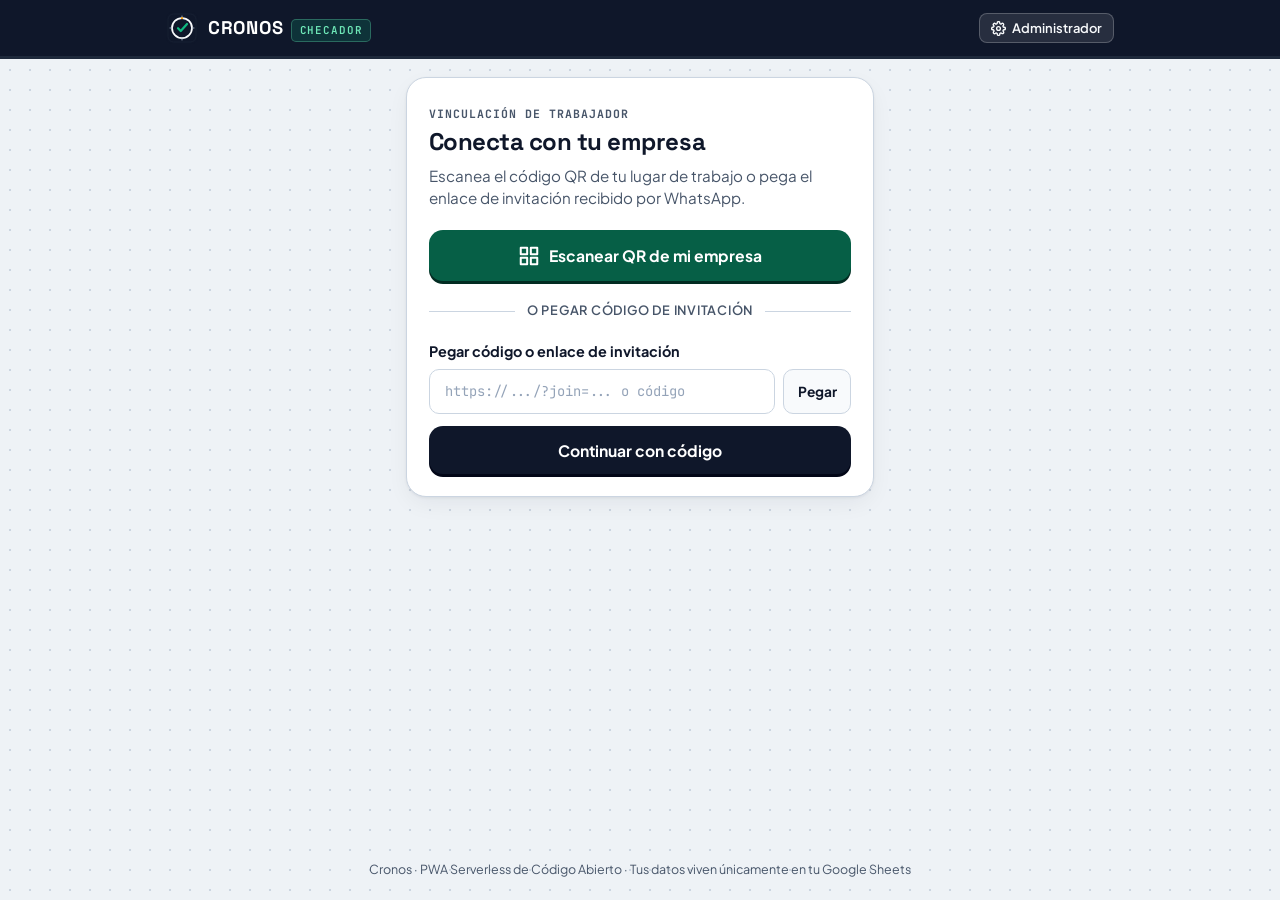
==== index.html @ c65fc930 "feat(gas): auto-create monthly Google Sheets tabs ordered newest-first with per-month HMAC chain" ====
<!DOCTYPE html>
<html lang="es-MX">
<head>
  <meta charset="UTF-8">
  <meta name="viewport" content="width=device-width, initial-scale=1.0, viewport-fit=cover">
  <meta name="theme-color" content="#0F172A">
  <meta name="description" content="Cronos: Checador de asistencia con geolocalización GPS para equipos en campo, conectado directamente a tu Google Sheets.">
  <meta name="mobile-web-app-capable" content="yes">
  <meta name="apple-mobile-web-app-capable" content="yes">
  <meta name="apple-mobile-web-app-status-bar-style" content="black-translucent">
  <meta name="apple-mobile-web-app-title" content="Cronos">

  <title>Cronos · Checador de Asistencia</title>

  <link rel="icon" type="image/svg+xml" href="./icons/favicon.svg">
  <link rel="apple-touch-icon" href="./icons/apple-touch-icon.png">
  <link rel="manifest" href="./manifest.json">

  <link rel="preconnect" href="https://fonts.googleapis.com">
  <link rel="preconnect" href="https://fonts.gstatic.com" crossorigin>
  <link href="https://fonts.googleapis.com/css2?family=JetBrains+Mono:wght@500;700&family=Plus+Jakarta+Sans:wght@400;500;600;700&family=Space+Grotesk:wght@600;700&display=swap" rel="stylesheet">

  <link rel="stylesheet" href="./css/styles.css">
</head>
<body>

  <!-- Top Navigation Bar -->
  <header class="topbar">
    <div class="topbar-inner">
      <a href="./" class="brand" id="brand-link" aria-label="Inicio Cronos">
        <img src="./icons/favicon.svg" alt="" class="brand-icon" width="32" height="32">
        <span class="brand-text">
          <span class="brand-name">CRONOS</span>
          <span class="brand-tag" id="topbar-mode-tag">CHECADOR</span>
        </span>
      </a>

      <div class="topbar-actions">
        <!-- Visible only on Welcome screen (no active worker session) -->
        <button type="button" class="btn-topbar" id="btn-go-admin" hidden>
          <svg width="15" height="15" viewBox="0 0 24 24" fill="none" stroke="currentColor" stroke-width="2.2" stroke-linecap="round" stroke-linejoin="round" aria-hidden="true">
            <circle cx="12" cy="12" r="3"></circle>
            <path d="M19.4 15a1.65 1.65 0 0 0 .33 1.82l.06.06a2 2 0 1 1-2.83 2.83l-.06-.06a1.65 1.65 0 0 0-1.82-.33 1.65 1.65 0 0 0-1 1.51V21a2 2 0 0 1-4 0v-.09A1.65 1.65 0 0 0 9 19.4a1.65 1.65 0 0 0-1.82.33l-.06.06a2 2 0 1 1-2.83-2.83l.06-.06a1.65 1.65 0 0 0 .33-1.82 1.65 1.65 0 0 0-1.51-1H3a2 2 0 0 1 0-4h.09A1.65 1.65 0 0 0 4.6 9a1.65 1.65 0 0 0-.33-1.82l-.06-.06a2 2 0 1 1 2.83-2.83l.06.06a1.65 1.65 0 0 0 1.82.33H9a1.65 1.65 0 0 0 1-1.51V3a2 2 0 0 1 4 0v.09a1.65 1.65 0 0 0 1 1.51 1.65 1.65 0 0 0 1.82-.33l.06-.06a2 2 0 1 1 2.83 2.83l-.06.06a1.65 1.65 0 0 0-.33 1.82V9c.26.604.852.997 1.51 1H21a2 2 0 0 1 0 4h-.09a1.65 1.65 0 0 0-1.51 1z"></path>
          </svg>
          <span>Administrador</span>
        </button>

        <!-- Visible only inside Admin Panel -->
        <button type="button" class="btn-topbar" id="btn-exit-admin" hidden>
          <svg width="15" height="15" viewBox="0 0 24 24" fill="none" stroke="currentColor" stroke-width="2.2" stroke-linecap="round" stroke-linejoin="round" aria-hidden="true">
            <line x1="19" y1="12" x2="5" y2="12"></line>
            <polyline points="12 19 5 12 12 5"></polyline>
          </svg>
          <span>Volver al checador</span>
        </button>

        <!-- Visible only on Daily Worker Checador view -->
        <button type="button" class="btn-topbar" id="btn-worker-menu" hidden>
          <svg width="15" height="15" viewBox="0 0 24 24" fill="none" stroke="currentColor" stroke-width="2.2" stroke-linecap="round" stroke-linejoin="round" aria-hidden="true">
            <path d="M20 21v-2a4 4 0 0 0-4-4H8a4 4 0 0 0-4 4v2"></path>
            <circle cx="12" cy="7" r="4"></circle>
          </svg>
          <span>Cambiar usuario / Salir</span>
        </button>
      </div>
    </div>
  </header>

  <!-- Offline Connection Notice -->
  <div class="offline-banner" id="offline-banner" role="status" aria-live="polite" hidden>
    Sin conexión a internet. Activa tus datos móviles o Wi-Fi para poder enviar tu registro.
  </div>

  <!-- Main Application Viewport -->
  <main class="app-main" id="app-main">

    <!-- ===================================================================
         VIEW 1: WORKER ONBOARDING - STEP 1 (Scan QR or Paste Invite Code)
         =================================================================== -->
    <section class="card" id="view-welcome" aria-labelledby="welcome-heading" hidden>
      <div class="card-body">
        <span class="eyebrow">Vinculación de trabajador</span>
        <h1 class="view-title" id="welcome-heading">Conecta con tu empresa</h1>
        <p class="view-lead" style="margin-bottom: 1.25rem;">
          Escanea el código QR de tu lugar de trabajo o pega el enlace de invitación recibido por WhatsApp.
        </p>

        <div class="alert alert-error" id="welcome-error" role="alert" hidden></div>

        <button type="button" class="btn btn-emerald btn-block" id="btn-open-scanner">
          <svg width="22" height="22" viewBox="0 0 24 24" fill="none" stroke="currentColor" stroke-width="2.2" stroke-linecap="round" stroke-linejoin="round" aria-hidden="true">
            <rect x="3" y="3" width="7" height="7"></rect>
            <rect x="14" y="3" width="7" height="7"></rect>
            <rect x="14" y="14" width="7" height="7"></rect>
            <rect x="3" y="14" width="7" height="7"></rect>
          </svg>
          <span>Escanear QR de mi empresa</span>
        </button>

        <!-- Lazy-loaded Camera QR Scanner Panel -->
        <div class="scanner-box" id="scanner-panel" hidden>
          <div class="scanner-viewport" id="qr-reader" aria-live="polite">
            <span id="scanner-status-msg" style="font-size: 0.88rem; color: #CBD5E1; padding: 1rem; text-align: center;">
              Preparando cámara…
            </span>
          </div>
          <div class="scanner-actions">
            <label class="file-label-btn" for="qr-file-input">
              Subir imagen de QR desde galería
              <input type="file" id="qr-file-input" accept="image/*" hidden>
            </label>
            <button type="button" class="btn btn-secondary btn-sm" id="btn-close-scanner">
              Cerrar cámara
            </button>
          </div>
        </div>

        <div class="divider-label">o pegar código de invitación</div>

        <form id="form-paste-invite" novalidate>
          <div class="field" style="margin-bottom: 0.75rem;">
            <label class="field-label" for="input-invite-code">Pegar código o enlace de invitación</label>
            <div class="input-row">
              <input
                type="text"
                id="input-invite-code"
                class="input-text input-mono"
                placeholder="https://.../?join=... o código"
                autocomplete="off"
                spellcheck="false"
              >
              <button type="button" class="btn btn-secondary btn-sm" id="btn-paste-clipboard" title="Pegar desde el portapapeles">
                Pegar
              </button>
            </div>
          </div>
          <button type="submit" class="btn btn-primary btn-block">
            Continuar con código
          </button>
        </form>
      </div>
    </section>

    <!-- ===================================================================
         VIEW 2: WORKER ONBOARDING - STEP 2 (Worker Name & Privacy Consent)
         =================================================================== -->
    <section class="card" id="view-register" aria-labelledby="register-org-name" hidden>
      <div class="company-banner">
        <span class="company-banner-label" id="register-kicker">Te estás uniendo a:</span>
        <h1 class="company-banner-name" id="register-org-name">—</h1>
      </div>

      <div class="card-body">
        <div class="alert alert-amber" id="register-switch-notice" role="status" hidden></div>
        <div class="alert alert-error" id="register-error" role="alert" hidden></div>

        <form id="form-worker-register" novalidate>
          <div class="field">
            <label class="field-label" for="input-worker-name">Nombre completo del trabajador</label>
            <input
              type="text"
              id="input-worker-name"
              class="input-text"
              placeholder="Ej. Juan Pérez López"
              autocomplete="name"
              maxlength="80"
              required
            >
            <p class="field-hint">Este nombre aparecerá en la hoja de asistencia de la empresa.</p>
          </div>

          <label class="checkbox-card" for="input-privacy-accept">
            <input type="checkbox" id="input-privacy-accept" required>
            <span class="checkbox-text">
              <strong>Acepto el aviso de privacidad:</strong> autorizo el uso de mi ubicación GPS <em>únicamente</em> en el momento exacto en que presiono el botón de registrar Entrada o Salida (sin rastreo continuo).
            </span>
          </label>

          <button type="submit" class="btn btn-emerald btn-block" id="btn-save-worker">
            Guardar y abrir checador
          </button>

          <button type="button" class="btn btn-secondary btn-block" id="btn-cancel-register" style="margin-top: 0.65rem;">
            Cancelar
          </button>
        </form>
      </div>
    </section>

    <!-- ===================================================================
         VIEW 3: DAILY WORKER CHECADOR (High-Contrast Timecard)
         =================================================================== -->
    <section class="card" id="view-checador" aria-label="Checador de asistencia" hidden>
      <!-- Worker & Company Credential Header -->
      <div class="timecard-header">
        <div>
          <span class="worker-org-badge">
            <span class="status-dot" aria-hidden="true"></span>
            <span id="checador-org-name">—</span>
          </span>
          <h1 class="worker-display-name" id="checador-worker-name">—</h1>
        </div>
      </div>

      <!-- Reference Clock Strip -->
      <div class="clock-strip" aria-label="Reloj de referencia">
        <div>
          <div class="clock-digits" id="live-clock-time">--:--:--</div>
          <div class="clock-date" id="live-clock-date">—</div>
        </div>
        <div class="server-pill">
          HORA OFICIAL<br>VÍA SERVIDOR
        </div>
      </div>

      <!-- Main Punch Buttons -->
      <div class="punch-zone">
        <button type="button" class="btn-punch btn-punch-in" id="btn-punch-in">
          <span class="punch-icon-box" aria-hidden="true">
            <svg width="28" height="28" viewBox="0 0 24 24" fill="none" stroke="currentColor" stroke-width="2.4" stroke-linecap="round" stroke-linejoin="round">
              <path d="M15 3h4a2 2 0 0 1 2 2v14a2 2 0 0 1-2 2h-4"></path>
              <polyline points="10 17 15 12 10 7"></polyline>
              <line x1="15" y1="12" x2="3" y2="12"></line>
            </svg>
          </span>
          <span class="punch-copy">
            <span class="punch-title">REGISTRAR ENTRADA</span>
            <span class="punch-sub">Capturar ubicación GPS e iniciar jornada</span>
          </span>
        </button>

        <button type="button" class="btn-punch btn-punch-out" id="btn-punch-out">
          <span class="punch-icon-box" aria-hidden="true">
            <svg width="28" height="28" viewBox="0 0 24 24" fill="none" stroke="currentColor" stroke-width="2.4" stroke-linecap="round" stroke-linejoin="round">
              <path d="M9 21H5a2 2 0 0 1-2-2V5a2 2 0 0 1 2-2h4"></path>
              <polyline points="16 17 21 12 16 7"></polyline>
              <line x1="21" y1="12" x2="9" y2="12"></line>
            </svg>
          </span>
          <span class="punch-copy">
            <span class="punch-title">REGISTRAR SALIDA</span>
            <span class="punch-sub">Capturar ubicación GPS y finalizar jornada</span>
          </span>
        </button>
      </div>

      <!-- Active Loading / Mandatory GPS Error Box -->
      <div class="status-box" id="punch-loading-box" role="status" aria-live="polite" hidden>
        <div class="status-loading">
          <div class="spinner" aria-hidden="true"></div>
          <div>
            <p class="status-step-title" id="punch-loading-title">Obteniendo ubicación GPS…</p>
            <p class="status-step-sub" id="punch-loading-sub">Mantén la pantalla encendida unos segundos.</p>
          </div>
        </div>
      </div>

      <div class="status-box gps-error-box" id="punch-error-box" role="alert" hidden>
        <p class="gps-error-title" id="punch-error-title">No se pudo obtener tu ubicación GPS</p>
        <p class="gps-error-desc" id="punch-error-desc"></p>
        <ol class="gps-error-steps" id="punch-error-steps" hidden></ol>
        <button type="button" class="btn btn-primary btn-sm btn-block" id="btn-retry-punch">
          Reintentar registro
        </button>
      </div>

      <!-- Perforated Last Check-in Ticket Footer -->
      <div class="ticket-footer" id="last-checkin-footer">
        <span class="ticket-label">Último registro</span>
        <span class="ticket-value" id="last-checkin-value">Sin registros previos</span>
      </div>
    </section>

    <!-- ===================================================================
         PWA INSTALL BANNER (Android beforeinstallprompt & iOS Instructions)
         =================================================================== -->
    <aside class="pwa-banner no-print" id="pwa-install-banner" aria-label="Instalar aplicación" hidden>
      <!-- Android / Chromium native prompt -->
      <div class="pwa-banner-content" id="pwa-android-box" hidden>
        <p class="pwa-banner-title">Instala Cronos en tu teléfono</p>
        <p class="pwa-banner-text" style="margin-bottom: 0.6rem;">
          Accede directo desde tu pantalla de inicio sin buscar el enlace cada mañana.
        </p>
        <button type="button" class="btn btn-primary btn-sm" id="btn-pwa-install">
          Instalar aplicación
        </button>
      </div>

      <!-- iOS Safari instructions -->
      <div class="pwa-banner-content" id="pwa-ios-box" hidden>
        <p class="pwa-banner-title">Guarda Cronos en tu inicio</p>
        <p class="pwa-banner-text">
          Para no perder tu sesión, toca <strong>Compartir</strong>
          <svg class="pwa-inline-icon" viewBox="0 0 24 24" fill="none" stroke="currentColor" stroke-width="2.2" stroke-linecap="round" stroke-linejoin="round" aria-hidden="true">
            <path d="M4 12v8a2 2 0 0 0 2 2h12a2 2 0 0 0 2-2v-8"></path>
            <polyline points="16 6 12 2 8 6"></polyline>
            <line x1="12" y1="2" x2="12" y2="15"></line>
          </svg>
          &gt; <strong>Agregar a inicio</strong>.
        </p>
      </div>

      <button type="button" class="btn-dismiss" id="btn-pwa-dismiss" aria-label="Cerrar aviso de instalación">
        &times;
      </button>
    </aside>

    <!-- ===================================================================
         VIEW 4: ADMINISTRATOR PANEL (/admin or #admin)
         =================================================================== -->
    <section id="view-admin" aria-labelledby="admin-heading" hidden>
      <div class="card no-print" style="margin-bottom: 1.15rem;">
        <div class="card-body">
          <span class="eyebrow">Configuración de Empresa · 100% Serverless</span>
          <h1 class="view-title" id="admin-heading">Panel de Administrador</h1>
          <p class="view-lead">
            Conecta tu propia hoja de Google Sheets y genera el código QR o enlace de invitación por WhatsApp para tu equipo. Los datos viajan directo de los celulares a tu cuenta de Google.
          </p>
        </div>
      </div>

      <!-- Interactive Step-by-Step Guide + Copyable Google Apps Script -->
      <details class="setup-guide no-print" id="admin-setup-guide" open style="margin-bottom: 1.25rem;">
        <summary>
          <span>Guía rápida: Configurar Google Sheets en 3 minutos</span>
          <span class="guide-badge">Ver / Ocultar pasos</span>
        </summary>
        <div class="setup-guide-body">
          <ol class="steps-list">
            <li>
              <strong>Crea tu hoja y verifica la Zona Horaria:</strong> abre
              <a href="https://sheets.new" target="_blank" rel="noopener noreferrer">sheets.new</a>,
              ponle nombre a tu archivo (ej. <em>Asistencia Limpieza</em>) y revisa en
              <strong>Archivo &gt; Configuración &gt; General &gt; Zona horaria</strong> que corresponda a tu ciudad.
            </li>

            <li>
              <strong>Crea y guarda el conector en Apps Script:</strong>
              en el menú superior de Google Sheets haz clic en <strong>Extensiones &gt; Apps Script</strong>.
              <br>• Arriba a la izquierda haz clic donde dice <strong>Proyecto sin título</strong> para nombrarlo (puedes copiar y pegar este nombre):
              <br>
              <span class="copy-snippet-row">
                <code class="copy-snippet-code">Cronos - Conector de Asistencia</code>
                <button type="button" class="btn-copy-chip" data-copy-text="Cronos - Conector de Asistencia">
                  Copiar nombre
                </button>
              </span>
              <br>• Borra todo el código que aparece por defecto en el editor y pega el siguiente bloque:
              <div class="code-toolbar">
                <span>Código.gs (Google Apps Script)</span>
                <button type="button" class="btn btn-emerald btn-sm" id="btn-copy-gas" style="padding: 0.32rem 0.7rem; font-size: 0.78rem;">
                  Copiar código
                </button>
              </div>
              <pre class="code-pre"><code id="gas-code-preview">Cargando script…</code></pre>
              <div style="margin-top: 0.5rem;">
                • Arriba del editor, presiona el ícono del disquete llamado <strong>Guardar proyecto en Drive</strong> (o <code>Ctrl + S</code>).
              </div>
            </li>

            <li>
              <strong>Configura la Nueva implementación:</strong>
              arriba a la derecha presiona el botón azul <strong>Implementar &gt; Nueva implementación</strong>.
              <br>• En la ventana que se abre, haz clic en el <strong>botón de engranaje (&#9881;&#65039;)</strong> junto a <em>"Seleccionar tipo"</em> y elige <strong>Aplicación web</strong>.
              <br>• Completa los campos de la siguiente manera:
              <div class="deploy-fields-box">
                <div>
                  <strong>Descripción:</strong> copia y pega esta referencia:
                  <br>
                  <span class="copy-snippet-row" style="background-color: #FFFFFF;">
                    <code class="copy-snippet-code">Conector de asistencia Cronos</code>
                    <button type="button" class="btn-copy-chip" data-copy-text="Conector de asistencia Cronos">
                      Copiar descripción
                    </button>
                  </span>
                </div>
                <div>• <strong>Ejecutar como:</strong> selecciona <strong>Yo</strong> (tu correo).</div>
                <div>
                  • <strong>Quién tiene acceso:</strong> selecciona <strong>Cualquier usuario</strong>
                  <em>(indispensable para que los celulares de los trabajadores registren asistencia sin pedir cuenta de Google)</em>.
                </div>
              </div>
              Presiona el botón azul <strong>Implementar</strong>.
            </li>

            <li>
              <strong>Autoriza los permisos en Google y copia la URL:</strong>
              presiona <strong>Autorizar acceso</strong> y elige tu cuenta de Google.
              <div class="auth-callout">
                <strong>Aviso sobre "Google no ha verificado esta aplicación" (100% normal):</strong>
                Google muestra esta pantalla porque el script lo acabas de crear tú mismo en tu propio Drive y no es una aplicación comercial externa. Para finalizar la autorización sigue estos pasos:
                <ol class="auth-substeps">
                  <li>Haz clic abajo a la izquierda en <strong>Avanzado</strong> (o <strong>Configuración avanzada</strong>).</li>
                  <li>Haz clic abajo en <strong>Ir a Cronos - Conector de Asistencia (unsafe)</strong> / <strong>(no seguro)</strong>.</li>
                  <li>En la siguiente ventana presiona <strong>Continuar</strong> (o <strong>Permitir</strong>).</li>
                </ol>
              </div>
              <div style="margin-top: 0.55rem;">
                Al finalizar, copia la <strong>URL de la aplicación web</strong> (termina en <code>/exec</code>) y pégala en el formulario de abajo.
              </div>
              <div class="deploy-fields-box" style="margin-top: 0.65rem; background-color: #ECFDF5; border-color: #A7F3D0; color: #064E3B;">
                <div>
                  <strong>Pestañas mensuales, diseño automático y sello HMAC incluidos:</strong>
                  tu archivo de Google Sheets sigue siendo <strong>100% privado</strong> (los trabajadores nunca pueden verlo ni abrirlo). El script crea automáticamente una pestaña formateada por cada mes (ej. <em>Octubre 2026</em>, <em>Noviembre 2026</em>, colocando siempre el mes actual al inicio) y firma cada fila con un sello <code>HMAC-SHA256</code> auditable desde el menú <strong>&#128737;&#65039; Cronos</strong> en Google Sheets.
                </div>
              </div>
            </li>
          </ol>
        </div>
      </details>

      <!-- Admin Generator & Output Grid -->
      <div class="admin-grid" id="admin-grid">
        <!-- Form Column -->
        <div class="card no-print" id="admin-form-card">
          <div class="card-body">
            <h2 class="view-title" style="font-size: 1.2rem; margin-bottom: 0.9rem;">Generar acceso para trabajadores</h2>

            <div class="alert alert-error" id="admin-form-error" role="alert" hidden></div>

            <form id="form-admin-generate" novalidate>
              <div class="field">
                <label class="field-label" for="admin-org-name">Nombre de la Empresa</label>
                <input
                  type="text"
                  id="admin-org-name"
                  class="input-text"
                  placeholder="Ej. Limpieza Sonora"
                  maxlength="60"
                  required
                >
              </div>

              <div class="field">
                <label class="field-label" for="admin-script-url">URL del Web App de Google Apps Script</label>
                <input
                  type="url"
                  id="admin-script-url"
                  class="input-text input-mono"
                  placeholder="https://script.google.com/macros/s/.../exec"
                  autocomplete="off"
                  spellcheck="false"
                  required
                >
                <p class="field-hint">Solo se extrae el identificador del script para crear un QR compacto.</p>
              </div>

              <button type="submit" class="btn btn-emerald btn-block" id="btn-generate-access">
                Generar Acceso
              </button>
            </form>
          </div>
        </div>

        <!-- Output Column (QR Poster + Magic Link + Connection Test) -->
        <div class="card" id="admin-output-card" hidden>
          <div class="card-body">
            <!-- Printable Wall Poster -->
            <div class="poster-card" id="printable-poster">
              <div class="poster-header">
                <div class="poster-kicker">CRONOS · CHECADOR DE ASISTENCIA</div>
                <h2 class="poster-org" id="poster-org-title">—</h2>
              </div>
              <div class="poster-qr-wrap">
                <canvas id="admin-qr-canvas" aria-label="Código QR de vinculación"></canvas>
              </div>
              <p class="poster-steps">
                <strong>1.</strong> Escanea este QR con la cámara de tu celular &nbsp;·&nbsp;
                <strong>2.</strong> Escribe tu nombre &nbsp;·&nbsp;
                <strong>3.</strong> Marca tu Entrada o Salida
              </p>
            </div>

            <!-- Controls (hidden on @media print) -->
            <div class="admin-actions-stack no-print">
              <div class="field" style="margin-bottom: 0;">
                <label class="field-label" for="admin-magic-link">Magic Link de invitación</label>
                <input
                  type="text"
                  id="admin-magic-link"
                  class="input-text input-mono"
                  readonly
                >
              </div>

              <button type="button" class="btn btn-emerald btn-block" id="btn-copy-magic-link">
                <svg width="18" height="18" viewBox="0 0 24 24" fill="none" stroke="currentColor" stroke-width="2.2" stroke-linecap="round" stroke-linejoin="round" aria-hidden="true">
                  <rect x="9" y="9" width="13" height="13" rx="2" ry="2"></rect>
                  <path d="M5 15H4a2 2 0 0 1-2-2V4a2 2 0 0 1 2-2h9a2 2 0 0 1 2 2v1"></path>
                </svg>
                <span>Copiar enlace de invitación (WhatsApp)</span>
              </button>

              <div class="action-row-2">
                <button type="button" class="btn btn-secondary btn-sm" id="btn-share-whatsapp">
                  Abrir en WhatsApp
                </button>
                <button type="button" class="btn btn-secondary btn-sm" id="btn-download-qr">
                  Descargar QR (PNG)
                </button>
              </div>

              <button type="button" class="btn btn-secondary btn-sm btn-block" id="btn-print-qr">
                Imprimir cartel QR para pared
              </button>

              <!-- Connection Test -->
              <div class="test-box">
                <button type="button" class="btn btn-primary btn-block" id="btn-test-connection">
                  Probar conexión (insertar fila de prueba)
                </button>
                <div class="alert" id="test-connection-result" role="status" aria-live="polite" style="margin-top: 0.75rem; margin-bottom: 0;" hidden></div>
              </div>
            </div>
          </div>
        </div>
      </div>
    </section>

  </main>

  <footer class="app-footer no-print">
    Cronos · PWA Serverless de Código Abierto · Tus datos viven únicamente en tu Google Sheets
  </footer>

  <!-- =====================================================================
       MODAL 1: OFFICIAL STAMPED CHECK-IN CONFIRMATION
       ===================================================================== -->
  <div class="modal-backdrop" id="modal-success" role="dialog" aria-modal="true" aria-labelledby="success-headline" hidden>
    <div class="modal-card">
      <div class="receipt-banner" id="success-banner">
        <div class="receipt-stamp" id="success-stamp">REGISTRO CONFIRMADO</div>
        <div class="receipt-time-big" id="success-time-big">--:--</div>
        <p class="receipt-headline" id="success-headline"></p>
      </div>

      <div class="receipt-details">
        <div class="receipt-row">
          <span class="receipt-row-label">Trabajador</span>
          <span class="receipt-row-val" id="success-worker">—</span>
        </div>
        <div class="receipt-row">
          <span class="receipt-row-label">Empresa</span>
          <span class="receipt-row-val" id="success-org">—</span>
        </div>
        <div class="receipt-row">
          <span class="receipt-row-label">Fecha y hora oficial</span>
          <span class="receipt-row-val" id="success-server-time">—</span>
        </div>
        <div class="receipt-row">
          <span class="receipt-row-label">Zona horaria</span>
          <span class="receipt-row-val" id="success-timezone">—</span>
        </div>
        <div class="receipt-row">
          <span class="receipt-row-label">Precisión GPS</span>
          <span class="receipt-row-val" id="success-accuracy">—</span>
        </div>
        <div class="receipt-row" id="success-seal-row" hidden>
          <span class="receipt-row-label">Sello HMAC</span>
          <span class="receipt-row-val" id="success-seal">—</span>
        </div>
      </div>

      <div class="modal-footer">
        <button type="button" class="btn btn-primary btn-block" id="btn-close-success">
          Listo
        </button>
      </div>
    </div>
  </div>

  <!-- =====================================================================
       MODAL 2: ANTI-DOUBLE-PUNCH CONFIRMATION (< 5 MINUTES)
       ===================================================================== -->
  <div class="modal-backdrop" id="modal-confirm-repeat" role="dialog" aria-modal="true" aria-labelledby="repeat-title" hidden>
    <div class="modal-card">
      <div class="card-body" style="padding-bottom: 0.5rem;">
        <span class="eyebrow" style="color: var(--accent-amber);">Registro reciente detectado</span>
        <h2 class="view-title" id="repeat-title" style="font-size: 1.25rem;">¿Registrar nuevamente?</h2>
        <p class="view-lead" id="repeat-message" style="font-size: 0.92rem;"></p>
      </div>
      <div class="modal-footer">
        <button type="button" class="btn btn-primary btn-block" id="btn-confirm-repeat-yes">
          Sí, registrar de nuevo
        </button>
        <button type="button" class="btn btn-secondary btn-block" id="btn-confirm-repeat-no">
          Cancelar
        </button>
      </div>
    </div>
  </div>

  <!-- =====================================================================
       MODAL 3: CAMBIAR USUARIO / SALIR (Two Distinct Options)
       ===================================================================== -->
  <div class="modal-backdrop" id="modal-account" role="dialog" aria-modal="true" aria-labelledby="account-modal-title" hidden>
    <div class="modal-card">
      <div class="card-body" style="padding-bottom: 0.75rem;">
        <span class="eyebrow">Sesión en este dispositivo</span>
        <h2 class="view-title" id="account-modal-title" style="font-size: 1.25rem; margin-bottom: 0.25rem;">
          Opciones de usuario
        </h2>
        <p class="view-lead" id="account-modal-sub" style="font-size: 0.88rem; margin-bottom: 1rem;"></p>

        <div style="display: flex; flex-direction: column; gap: 0.7rem;">
          <button type="button" class="option-card-btn" id="btn-change-worker">
            <span class="option-card-title">Cambiar nombre / trabajador</span>
            <span class="option-card-desc" id="desc-change-worker">
              Mantiene la empresa vinculada. Útil para corregir tu nombre o si otro compañero usará este teléfono.
            </span>
          </button>

          <button type="button" class="option-card-btn is-danger" id="btn-unlink-company">
            <span class="option-card-title" id="title-unlink-company">Desvincular empresa</span>
            <span class="option-card-desc" id="desc-unlink-company">
              Borra toda la configuración guardada. Necesitarás escanear el código QR o abrir el enlace de invitación otra vez.
            </span>
          </button>
        </div>
      </div>

      <div class="modal-footer" style="padding-top: 0.5rem;">
        <button type="button" class="btn btn-secondary btn-block" id="btn-close-account">
          Cancelar
        </button>
      </div>
    </div>
  </div>

  <!-- Toast Feedback -->
  <div class="toast" id="app-toast" role="status" aria-live="polite" hidden></div>

  <script type="module" src="./js/app.js"></script>
</body>
</html>
---- css/styles.css ----
/* ==========================================================================
   CRONOS · Checador de Asistencia Serverless
   Design Direction: Daylight Industrial Timecard Instrument
   High-contrast (WCAG AA/AAA) outdoor-legible palette & tactile controls
   ========================================================================== */

:root {
  /* Core Palette (6 Named Design Tokens) */
  --bg-canvas: #EEF2F6;        /* Cool Zinc Daylight */
  --bg-card: #FFFFFF;          /* Timecard Paper */
  --ink-primary: #0F172A;      /* Deep Slate Ink */
  --ink-muted: #475569;        /* Steel Graphite */
  --action-in: #065F46;        /* Signal Emerald (7.6:1 contrast w/ white) */
  --action-out: #1E40AF;       /* Industrial Cobalt (8.7:1 contrast w/ white) */

  /* Supporting Functional Tokens */
  --action-in-hover: #064E3B;
  --action-in-lip: #022C22;
  --action-in-soft: #ECFDF5;
  --action-in-border: #A7F3D0;

  --action-out-hover: #1E3A8A;
  --action-out-lip: #172554;
  --action-out-soft: #EFF6FF;
  --action-out-border: #BFDBFE;

  --accent-amber: #D97706;
  --accent-amber-soft: #FFFBEB;
  --accent-amber-border: #FDE68A;

  --danger: #B91C1C;
  --danger-soft: #FEF2F2;
  --danger-border: #FECACA;

  --border-subtle: #E2E8F0;
  --border-strong: #CBD5E1;
  --surface-sunken: #F8FAFC;

  /* Typography */
  --font-display: 'Space Grotesk', system-ui, -apple-system, BlinkMacSystemFont, 'Segoe UI', sans-serif;
  --font-body: 'Plus Jakarta Sans', system-ui, -apple-system, BlinkMacSystemFont, 'Segoe UI', Roboto, sans-serif;
  --font-mono: 'JetBrains Mono', ui-monospace, 'Cascadia Code', 'SFMono-Regular', Consolas, monospace;

  /* Geometry & Elevation */
  --radius-sm: 10px;
  --radius-md: 14px;
  --radius-lg: 20px;
  --shadow-card: 0 1px 3px rgba(15, 23, 42, 0.06), 0 8px 24px -4px rgba(15, 23, 42, 0.07);
  --shadow-modal: 0 20px 50px -12px rgba(15, 23, 42, 0.35);
}

*,
*::before,
*::after {
  box-sizing: border-box;
}

[hidden] {
  display: none !important;
}

html {
  -webkit-text-size-adjust: 100%;
  font-family: var(--font-body);
  color: var(--ink-primary);
  background-color: var(--bg-canvas);
}

body {
  margin: 0;
  min-height: 100vh;
  min-height: 100dvh;
  display: flex;
  flex-direction: column;
  background-color: var(--bg-canvas);
  background-image:
    radial-gradient(#CBD5E1 0.85px, transparent 0.85px);
  background-size: 20px 20px;
  color: var(--ink-primary);
  line-height: 1.5;
  -webkit-font-smoothing: antialiased;
}

/* Focus Accessibility */
:focus-visible {
  outline: 3px solid #2563EB;
  outline-offset: 2px;
}

button,
input,
textarea {
  font-family: inherit;
  font-size: 1rem;
}

/* ==========================================================================
   Top Navigation Bar
   ========================================================================== */
.topbar {
  background-color: var(--ink-primary);
  color: #FFFFFF;
  border-bottom: 3px solid #1E293B;
  position: sticky;
  top: 0;
  z-index: 30;
}

.topbar-inner {
  max-width: 980px;
  margin: 0 auto;
  padding: 0.75rem 1rem;
  display: flex;
  align-items: center;
  justify-content: space-between;
  gap: 0.75rem;
}

.brand {
  display: inline-flex;
  align-items: center;
  gap: 0.625rem;
  text-decoration: none;
  color: #FFFFFF;
}

.brand-icon {
  width: 32px;
  height: 32px;
  flex-shrink: 0;
}

.brand-text {
  display: flex;
  align-items: baseline;
  gap: 0.5rem;
}

.brand-name {
  font-family: var(--font-display);
  font-weight: 700;
  font-size: 1.15rem;
  letter-spacing: 0.04em;
}

.brand-tag {
  font-family: var(--font-mono);
  font-size: 0.68rem;
  font-weight: 600;
  letter-spacing: 0.08em;
  text-transform: uppercase;
  padding: 0.15rem 0.45rem;
  border-radius: 5px;
  background: rgba(16, 185, 129, 0.18);
  color: #6EE7B7;
  border: 1px solid rgba(110, 231, 183, 0.3);
}

.brand-tag.is-admin {
  background: rgba(245, 158, 11, 0.2);
  color: #FCD34D;
  border-color: rgba(252, 211, 77, 0.35);
}

.topbar-actions {
  display: flex;
  align-items: center;
  gap: 0.5rem;
}

.btn-topbar {
  appearance: none;
  background: rgba(255, 255, 255, 0.1);
  color: #F8FAFC;
  border: 1px solid rgba(255, 255, 255, 0.22);
  border-radius: 8px;
  padding: 0.4rem 0.68rem;
  font-size: 0.81rem;
  font-weight: 600;
  white-space: nowrap;
  cursor: pointer;
  display: inline-flex;
  align-items: center;
  gap: 0.38rem;
  transition: background-color 0.15s ease, border-color 0.15s ease;
}

@media (max-width: 440px) {
  .brand-tag:not(.is-admin) {
    display: none;
  }
}

.btn-topbar:hover {
  background: rgba(255, 255, 255, 0.18);
  border-color: rgba(255, 255, 255, 0.36);
}

/* Offline Banner */
.offline-banner {
  background-color: #991B1B;
  color: #FFFFFF;
  text-align: center;
  padding: 0.55rem 1rem;
  font-size: 0.875rem;
  font-weight: 600;
  border-bottom: 1px solid #7F1D1D;
}

/* ==========================================================================
   Main Containers
   ========================================================================== */
.app-main {
  flex: 1;
  width: 100%;
  max-width: 500px;
  margin: 0 auto;
  padding: 1.15rem 1rem 2rem;
  display: flex;
  flex-direction: column;
  gap: 1rem;
}

.app-main.is-wide {
  max-width: 980px;
}

/* Timecard Surface */
.card {
  background-color: var(--bg-card);
  border: 1.5px solid var(--border-strong);
  border-radius: var(--radius-lg);
  box-shadow: var(--shadow-card);
  overflow: hidden;
}

.card-body {
  padding: 1.35rem;
}

.eyebrow {
  display: inline-block;
  font-family: var(--font-mono);
  font-size: 0.72rem;
  font-weight: 700;
  letter-spacing: 0.09em;
  text-transform: uppercase;
  color: var(--ink-muted);
  margin-bottom: 0.35rem;
}

.view-title {
  font-family: var(--font-display);
  font-size: 1.5rem;
  font-weight: 700;
  line-height: 1.2;
  margin: 0 0 0.5rem;
  color: var(--ink-primary);
  letter-spacing: -0.02em;
}

.view-lead {
  margin: 0;
  color: var(--ink-muted);
  font-size: 0.95rem;
}

/* ==========================================================================
   Buttons & Form Controls
   ========================================================================== */
.btn {
  appearance: none;
  border: 1.5px solid transparent;
  border-radius: var(--radius-md);
  padding: 0.85rem 1.15rem;
  font-weight: 700;
  font-size: 0.98rem;
  cursor: pointer;
  display: inline-flex;
  align-items: center;
  justify-content: center;
  gap: 0.55rem;
  text-decoration: none;
  transition: transform 0.08s ease, background-color 0.15s ease, border-color 0.15s ease;
  user-select: none;
  -webkit-tap-highlight-color: transparent;
}

.btn:active:not(:disabled) {
  transform: translateY(1px);
}

.btn:disabled {
  opacity: 0.58;
  cursor: not-allowed;
}

.btn-block {
  width: 100%;
}

.btn-primary {
  background-color: var(--ink-primary);
  color: #FFFFFF;
  box-shadow: 0 3px 0 #020617;
}

.btn-primary:hover:not(:disabled) {
  background-color: #1E293B;
}

.btn-emerald {
  background-color: var(--action-in);
  color: #FFFFFF;
  box-shadow: 0 3px 0 var(--action-in-lip);
}

.btn-emerald:hover:not(:disabled) {
  background-color: var(--action-in-hover);
}

.btn-secondary {
  background-color: var(--surface-sunken);
  color: var(--ink-primary);
  border-color: var(--border-strong);
}

.btn-secondary:hover:not(:disabled) {
  background-color: #F1F5F9;
  border-color: #94A3B8;
}

.btn-danger-outline {
  background-color: var(--danger-soft);
  color: var(--danger);
  border-color: var(--danger-border);
}

.btn-danger-outline:hover:not(:disabled) {
  background-color: #FEE2E2;
}

.btn-danger-solid {
  background-color: var(--danger);
  color: #FFFFFF;
}

.btn-sm {
  padding: 0.55rem 0.85rem;
  font-size: 0.86rem;
  border-radius: var(--radius-sm);
}

.field {
  display: flex;
  flex-direction: column;
  gap: 0.4rem;
  margin-bottom: 1rem;
}

.field-label {
  font-size: 0.9rem;
  font-weight: 700;
  color: var(--ink-primary);
}

.field-hint {
  font-size: 0.8rem;
  color: var(--ink-muted);
  margin: 0;
}

.input-text {
  width: 100%;
  padding: 0.8rem 0.95rem;
  border: 1.5px solid var(--border-strong);
  border-radius: var(--radius-sm);
  background-color: #FFFFFF;
  color: var(--ink-primary);
  font-size: 1rem;
  transition: border-color 0.15s ease, box-shadow 0.15s ease;
}

.input-text::placeholder {
  color: #94A3B8;
}

.input-text:focus {
  outline: none;
  border-color: #2563EB;
  box-shadow: 0 0 0 3px rgba(37, 99, 235, 0.18);
}

.input-mono {
  font-family: var(--font-mono);
  font-size: 0.86rem;
}

.input-row {
  display: flex;
  gap: 0.5rem;
}

/* Checkbox Card (Privacy Notice) */
.checkbox-card {
  display: flex;
  align-items: flex-start;
  gap: 0.75rem;
  padding: 0.9rem;
  border: 1.5px solid var(--border-strong);
  border-radius: var(--radius-sm);
  background-color: var(--surface-sunken);
  cursor: pointer;
  margin-bottom: 1.15rem;
}

.checkbox-card input[type="checkbox"] {
  width: 22px;
  height: 22px;
  margin-top: 0.1rem;
  flex-shrink: 0;
  accent-color: var(--action-in);
  cursor: pointer;
}

.checkbox-text {
  font-size: 0.86rem;
  color: var(--ink-primary);
  line-height: 1.45;
}

/* Alerts & Banners */
.alert {
  padding: 0.85rem 1rem;
  border-radius: var(--radius-sm);
  font-size: 0.88rem;
  font-weight: 500;
  border: 1.5px solid transparent;
  margin-bottom: 1rem;
}

.alert-error {
  background-color: var(--danger-soft);
  color: #991B1B;
  border-color: var(--danger-border);
}

.alert-success {
  background-color: var(--action-in-soft);
  color: #064E3B;
  border-color: var(--action-in-border);
}

.alert-amber {
  background-color: var(--accent-amber-soft);
  color: #92400E;
  border-color: var(--accent-amber-border);
}

/* ==========================================================================
   View 1: Welcome / QR Scanner / Paste Invite
   ========================================================================== */
.divider-label {
  display: flex;
  align-items: center;
  gap: 0.75rem;
  margin: 1.25rem 0;
  color: var(--ink-muted);
  font-size: 0.8rem;
  font-weight: 600;
  text-transform: uppercase;
  letter-spacing: 0.06em;
}

.divider-label::before,
.divider-label::after {
  content: '';
  flex: 1;
  height: 1px;
  background-color: var(--border-strong);
}

.scanner-box {
  margin-top: 0.9rem;
  padding: 0.9rem;
  border-radius: var(--radius-md);
  background-color: #0F172A;
  color: #F8FAFC;
  border: 1.5px solid #334155;
}

.scanner-viewport {
  width: 100%;
  min-height: 240px;
  border-radius: var(--radius-sm);
  overflow: hidden;
  background-color: #020617;
  display: flex;
  align-items: center;
  justify-content: center;
}

.scanner-viewport video {
  border-radius: var(--radius-sm);
}

.scanner-actions {
  display: flex;
  flex-wrap: wrap;
  justify-content: space-between;
  align-items: center;
  gap: 0.5rem;
  margin-top: 0.75rem;
}

.file-label-btn {
  font-size: 0.82rem;
  color: #93C5FD;
  cursor: pointer;
  text-decoration: underline;
  font-weight: 600;
}

/* ==========================================================================
   View 2: Worker Registration (Company Header Badge)
   ========================================================================== */
.company-banner {
  background-color: var(--ink-primary);
  color: #FFFFFF;
  padding: 1.15rem 1.35rem;
  border-bottom: 3px solid var(--action-in);
}

.company-banner-label {
  font-family: var(--font-mono);
  font-size: 0.72rem;
  font-weight: 700;
  letter-spacing: 0.08em;
  text-transform: uppercase;
  color: #6EE7B7;
  display: block;
}

.company-banner-name {
  font-family: var(--font-display);
  font-size: 1.4rem;
  font-weight: 700;
  margin: 0.2rem 0 0;
  word-break: break-word;
}

/* ==========================================================================
   View 3: Daily Worker Checador (Signature Industrial Timecard)
   ========================================================================== */
.timecard-header {
  background-color: var(--ink-primary);
  color: #FFFFFF;
  padding: 1.1rem 1.25rem;
  display: flex;
  align-items: center;
  justify-content: space-between;
  gap: 0.75rem;
}

.worker-org-badge {
  display: inline-flex;
  align-items: center;
  gap: 0.4rem;
  font-family: var(--font-mono);
  font-size: 0.74rem;
  font-weight: 600;
  color: #6EE7B7;
  text-transform: uppercase;
  letter-spacing: 0.06em;
}

.status-dot {
  width: 8px;
  height: 8px;
  border-radius: 50%;
  background-color: #10B981;
  box-shadow: 0 0 0 3px rgba(16, 185, 129, 0.25);
}

.worker-display-name {
  font-family: var(--font-display);
  font-size: 1.32rem;
  font-weight: 700;
  margin: 0.2rem 0 0;
  line-height: 1.2;
  color: #FFFFFF;
}

/* Reference Clock Dial Bar */
.clock-strip {
  background-color: var(--surface-sunken);
  border-bottom: 1.5px dashed var(--border-strong);
  padding: 0.85rem 1.25rem;
  display: flex;
  align-items: center;
  justify-content: space-between;
  gap: 0.75rem;
  position: relative;
}

/* Physical Timecard Side Notches */
.clock-strip::before,
.clock-strip::after {
  content: '';
  position: absolute;
  bottom: -9px;
  width: 16px;
  height: 16px;
  background-color: var(--bg-canvas);
  border: 1.5px solid var(--border-strong);
  border-radius: 50%;
}

.clock-strip::before {
  left: -9px;
}

.clock-strip::after {
  right: -9px;
}

.clock-digits {
  font-family: var(--font-mono);
  font-variant-numeric: tabular-nums;
  font-size: 1.55rem;
  font-weight: 700;
  color: var(--ink-primary);
  letter-spacing: -0.03em;
  line-height: 1.1;
}

.clock-date {
  font-size: 0.81rem;
  font-weight: 600;
  color: var(--ink-muted);
}

.server-pill {
  font-family: var(--font-mono);
  font-size: 0.68rem;
  font-weight: 700;
  color: var(--ink-muted);
  background: #E2E8F0;
  padding: 0.28rem 0.55rem;
  border-radius: 6px;
  text-align: right;
  line-height: 1.25;
}

/* Monumental Punch Controls */
.punch-zone {
  padding: 1.35rem 1.25rem;
  display: flex;
  flex-direction: column;
  gap: 1rem;
}

.btn-punch {
  appearance: none;
  width: 100%;
  min-height: 108px;
  padding: 1.1rem 1.25rem;
  border-radius: 16px;
  border: 2px solid transparent;
  color: #FFFFFF;
  cursor: pointer;
  display: flex;
  align-items: center;
  gap: 1rem;
  text-align: left;
  transition: transform 0.08s ease, background-color 0.15s ease, box-shadow 0.08s ease;
  user-select: none;
  -webkit-tap-highlight-color: transparent;
}

.btn-punch:disabled {
  opacity: 0.5;
  cursor: not-allowed;
}

.btn-punch-in {
  background-color: var(--action-in);
  border-color: #047857;
  box-shadow: 0 5px 0 var(--action-in-lip), 0 10px 20px -6px rgba(6, 95, 70, 0.45);
}

.btn-punch-in:hover:not(:disabled) {
  background-color: var(--action-in-hover);
}

.btn-punch-in:active:not(:disabled) {
  transform: translateY(3px);
  box-shadow: 0 2px 0 var(--action-in-lip);
}

.btn-punch-out {
  background-color: var(--action-out);
  border-color: #1D4ED8;
  box-shadow: 0 5px 0 var(--action-out-lip), 0 10px 20px -6px rgba(30, 64, 175, 0.4);
}

.btn-punch-out:hover:not(:disabled) {
  background-color: var(--action-out-hover);
}

.btn-punch-out:active:not(:disabled) {
  transform: translateY(3px);
  box-shadow: 0 2px 0 var(--action-out-lip);
}

.punch-icon-box {
  width: 54px;
  height: 54px;
  border-radius: 13px;
  background: rgba(255, 255, 255, 0.16);
  border: 1.5px solid rgba(255, 255, 255, 0.28);
  display: flex;
  align-items: center;
  justify-content: center;
  flex-shrink: 0;
}

.punch-copy {
  display: flex;
  flex-direction: column;
  gap: 0.18rem;
}

.punch-title {
  font-family: var(--font-display);
  font-size: 1.3rem;
  font-weight: 700;
  letter-spacing: 0.02em;
  line-height: 1.15;
}

.punch-sub {
  font-size: 0.84rem;
  font-weight: 500;
  color: rgba(255, 255, 255, 0.88);
}

/* Active GPS / Sending Status Box */
.status-box {
  margin: 0 1.25rem 1.15rem;
  padding: 1rem 1.1rem;
  border-radius: var(--radius-md);
  border: 1.5px solid var(--border-strong);
  background-color: var(--surface-sunken);
}

.status-loading {
  display: flex;
  align-items: center;
  gap: 0.85rem;
}

.spinner {
  width: 26px;
  height: 26px;
  border: 3px solid #CBD5E1;
  border-top-color: var(--ink-primary);
  border-radius: 50%;
  animation: cronos-spin 0.75s linear infinite;
  flex-shrink: 0;
}

@keyframes cronos-spin {
  to {
    transform: rotate(360deg);
  }
}

.status-step-title {
  font-weight: 700;
  font-size: 0.96rem;
  color: var(--ink-primary);
  margin: 0;
}

.status-step-sub {
  font-size: 0.82rem;
  color: var(--ink-muted);
  margin: 0.1rem 0 0;
}

.gps-error-box {
  border-color: var(--danger-border);
  background-color: var(--danger-soft);
}

.gps-error-title {
  font-weight: 700;
  color: #991B1B;
  margin: 0 0 0.35rem;
  font-size: 0.95rem;
}

.gps-error-desc {
  margin: 0 0 0.65rem;
  font-size: 0.86rem;
  color: #7F1D1D;
}

.gps-error-steps {
  margin: 0 0 0.85rem;
  padding-left: 1.2rem;
  font-size: 0.83rem;
  color: #7F1D1D;
}

.gps-error-steps li {
  margin-bottom: 0.25rem;
}

/* Perforated Last Check-in Ticket Footer */
.ticket-footer {
  border-top: 1.5px dashed var(--border-strong);
  background-color: var(--surface-sunken);
  padding: 0.85rem 1.15rem;
  display: flex;
  align-items: center;
  justify-content: space-between;
  flex-wrap: wrap;
  gap: 0.45rem;
  font-size: 0.82rem;
}

.ticket-label {
  font-family: var(--font-mono);
  font-size: 0.71rem;
  font-weight: 700;
  text-transform: uppercase;
  letter-spacing: 0.05em;
  color: var(--ink-muted);
  white-space: nowrap;
}

.ticket-value {
  font-family: var(--font-mono);
  font-weight: 700;
  font-size: 0.79rem;
  color: var(--ink-primary);
  display: inline-flex;
  align-items: center;
  gap: 0.4rem;
  white-space: nowrap;
}

.badge-type {
  padding: 0.15rem 0.48rem;
  border-radius: 5px;
  font-size: 0.72rem;
  font-weight: 700;
  letter-spacing: 0.04em;
}

.badge-type.is-in {
  background-color: var(--action-in-soft);
  color: var(--action-in);
  border: 1px solid var(--action-in-border);
}

.badge-type.is-out {
  background-color: var(--action-out-soft);
  color: var(--action-out);
  border: 1px solid var(--action-out-border);
}

/* ==========================================================================
   PWA Install Banner (Android & iOS)
   ========================================================================== */
.pwa-banner {
  background-color: #FFFFFF;
  border: 1.5px solid var(--border-strong);
  border-left: 5px solid var(--accent-amber);
  border-radius: var(--radius-md);
  padding: 0.9rem 1rem;
  box-shadow: var(--shadow-card);
  display: flex;
  align-items: flex-start;
  justify-content: space-between;
  gap: 0.75rem;
}

.pwa-banner-content {
  flex: 1;
}

.pwa-banner-title {
  font-weight: 700;
  font-size: 0.9rem;
  margin: 0 0 0.2rem;
  color: var(--ink-primary);
}

.pwa-banner-text {
  font-size: 0.83rem;
  color: var(--ink-muted);
  margin: 0;
  line-height: 1.45;
}

.pwa-inline-icon {
  display: inline-block;
  vertical-align: text-bottom;
  width: 16px;
  height: 16px;
  color: #2563EB;
}

.btn-dismiss {
  appearance: none;
  background: transparent;
  border: none;
  color: var(--ink-muted);
  font-size: 1.25rem;
  line-height: 1;
  padding: 0.2rem 0.35rem;
  cursor: pointer;
  border-radius: 6px;
}

.btn-dismiss:hover {
  background-color: #F1F5F9;
  color: var(--ink-primary);
}

/* ==========================================================================
   View 4: Administrator Panel & Printable QR Poster
   ========================================================================== */
.admin-grid {
  display: grid;
  grid-template-columns: 1fr;
  gap: 1.25rem;
  align-items: start;
}

@media (min-width: 820px) {
  .admin-grid.has-output {
    grid-template-columns: 1fr 1fr;
  }
}

.setup-guide {
  background-color: #FFFFFF;
  border: 1.5px solid var(--border-strong);
  border-radius: var(--radius-lg);
  box-shadow: var(--shadow-card);
  overflow: hidden;
}

.setup-guide summary {
  padding: 1rem 1.35rem;
  font-family: var(--font-display);
  font-weight: 700;
  font-size: 1.02rem;
  cursor: pointer;
  display: flex;
  align-items: center;
  justify-content: space-between;
  gap: 0.75rem;
  background-color: var(--surface-sunken);
  list-style: none;
}

.setup-guide summary::-webkit-details-marker {
  display: none;
}

.guide-badge {
  font-family: var(--font-mono);
  font-size: 0.72rem;
  padding: 0.2rem 0.55rem;
  border-radius: 6px;
  background-color: #E2E8F0;
  color: var(--ink-primary);
}

.setup-guide-body {
  padding: 1.15rem 1.35rem 1.35rem;
  border-top: 1.5px solid var(--border-subtle);
}

.steps-list {
  margin: 0;
  padding-left: 1.25rem;
  display: flex;
  flex-direction: column;
  gap: 1.05rem;
  font-size: 0.9rem;
}

.steps-list li strong {
  color: var(--ink-primary);
}

.copy-snippet-row {
  display: inline-flex;
  flex-wrap: wrap;
  align-items: center;
  gap: 0.45rem;
  margin: 0.4rem 0 0.25rem;
  padding: 0.35rem 0.45rem 0.35rem 0.7rem;
  background-color: var(--surface-sunken);
  border: 1.5px solid var(--border-strong);
  border-radius: 8px;
  max-width: 100%;
}

.copy-snippet-code {
  font-family: var(--font-mono);
  font-size: 0.8rem;
  font-weight: 700;
  color: var(--ink-primary);
  word-break: break-all;
}

.btn-copy-chip {
  appearance: none;
  background-color: var(--ink-primary);
  color: #FFFFFF;
  border: none;
  border-radius: 6px;
  padding: 0.28rem 0.6rem;
  font-size: 0.75rem;
  font-weight: 700;
  cursor: pointer;
  white-space: nowrap;
  transition: background-color 0.15s ease;
}

.btn-copy-chip:hover {
  background-color: #1E293B;
}

.btn-copy-chip.is-copied {
  background-color: var(--action-in);
}

.deploy-fields-box {
  margin: 0.5rem 0;
  padding: 0.75rem 0.9rem;
  background-color: var(--surface-sunken);
  border: 1.5px solid var(--border-subtle);
  border-radius: var(--radius-sm);
  display: flex;
  flex-direction: column;
  gap: 0.45rem;
  font-size: 0.87rem;
}

.auth-callout {
  margin-top: 0.5rem;
  padding: 0.85rem 1rem;
  background-color: var(--accent-amber-soft);
  border: 1.5px solid var(--accent-amber-border);
  border-left: 4px solid var(--accent-amber);
  border-radius: var(--radius-sm);
  color: #78350F;
  font-size: 0.86rem;
  line-height: 1.5;
}

.auth-callout strong {
  color: #78350F !important;
}

.auth-substeps {
  margin: 0.45rem 0 0;
  padding-left: 1.2rem;
}

.auth-substeps li {
  margin-bottom: 0.22rem;
}

.code-toolbar {
  display: flex;
  align-items: center;
  justify-content: space-between;
  background-color: #1E293B;
  color: #CBD5E1;
  padding: 0.5rem 0.85rem;
  border-radius: 10px 10px 0 0;
  margin-top: 0.55rem;
  font-family: var(--font-mono);
  font-size: 0.76rem;
}

.code-pre {
  margin: 0;
  padding: 0.85rem;
  background-color: #0F172A;
  color: #E2E8F0;
  font-family: var(--font-mono);
  font-size: 0.76rem;
  line-height: 1.5;
  max-height: 210px;
  overflow: auto;
  border-radius: 0 0 10px 10px;
}

/* QR Poster Preview */
.poster-card {
  background-color: #FFFFFF;
  border: 2px solid var(--ink-primary);
  border-radius: var(--radius-md);
  overflow: hidden;
  text-align: center;
}

.poster-header {
  background-color: var(--ink-primary);
  color: #FFFFFF;
  padding: 1rem 1.15rem;
}

.poster-kicker {
  font-family: var(--font-mono);
  font-size: 0.7rem;
  font-weight: 700;
  letter-spacing: 0.09em;
  color: #6EE7B7;
  text-transform: uppercase;
}

.poster-org {
  font-family: var(--font-display);
  font-size: 1.4rem;
  font-weight: 700;
  margin: 0.2rem 0 0;
}

.poster-qr-wrap {
  padding: 1.25rem 1rem 0.75rem;
  display: flex;
  justify-content: center;
  background-color: #FFFFFF;
}

.poster-qr-wrap canvas {
  border: 1.5px solid var(--border-subtle);
  border-radius: 10px;
  max-width: 100%;
  height: auto !important;
}

.poster-steps {
  padding: 0.65rem 1.25rem 1.15rem;
  font-size: 0.83rem;
  color: var(--ink-muted);
  margin: 0;
}

.admin-actions-stack {
  margin-top: 1.1rem;
  display: flex;
  flex-direction: column;
  gap: 0.75rem;
}

.action-row-2 {
  display: grid;
  grid-template-columns: 1fr 1fr;
  gap: 0.6rem;
}

.test-box {
  margin-top: 0.4rem;
  padding-top: 1rem;
  border-top: 1.5px dashed var(--border-strong);
}

/* ==========================================================================
   Modals (Stamped Receipt Confirmation, Duplicate Check, Account Menu)
   ========================================================================== */
.modal-backdrop {
  position: fixed;
  inset: 0;
  z-index: 60;
  background-color: rgba(15, 23, 42, 0.72);
  backdrop-filter: blur(3px);
  display: flex;
  align-items: center;
  justify-content: center;
  padding: 1rem;
}

.modal-card {
  width: 100%;
  max-width: 430px;
  background-color: #FFFFFF;
  border: 2px solid var(--ink-primary);
  border-radius: var(--radius-lg);
  box-shadow: var(--shadow-modal);
  overflow: hidden;
  animation: modal-pop 0.18s cubic-bezier(0.16, 1, 0.3, 1);
}

@keyframes modal-pop {
  from {
    opacity: 0;
    transform: scale(0.95) translateY(8px);
  }
  to {
    opacity: 1;
    transform: scale(1) translateY(0);
  }
}

.receipt-banner {
  padding: 1.4rem 1.35rem 1.2rem;
  text-align: center;
  color: #FFFFFF;
  background-color: var(--action-in);
}

.receipt-banner.is-out {
  background-color: var(--action-out);
}

.receipt-stamp {
  display: inline-flex;
  align-items: center;
  gap: 0.4rem;
  font-family: var(--font-mono);
  font-size: 0.75rem;
  font-weight: 700;
  letter-spacing: 0.1em;
  text-transform: uppercase;
  padding: 0.28rem 0.7rem;
  border-radius: 999px;
  background: rgba(255, 255, 255, 0.18);
  border: 1px solid rgba(255, 255, 255, 0.35);
  margin-bottom: 0.65rem;
}

.receipt-time-big {
  font-family: var(--font-mono);
  font-variant-numeric: tabular-nums;
  font-size: 2.45rem;
  font-weight: 700;
  line-height: 1.05;
  margin: 0.15rem 0 0.45rem;
}

.receipt-headline {
  margin: 0;
  font-size: 0.98rem;
  font-weight: 600;
  color: rgba(255, 255, 255, 0.95);
}

.receipt-details {
  padding: 1.15rem 1.35rem;
  background-color: var(--surface-sunken);
  border-bottom: 1.5px dashed var(--border-strong);
  display: flex;
  flex-direction: column;
  gap: 0.55rem;
  font-size: 0.86rem;
}

.receipt-row {
  display: flex;
  justify-content: space-between;
  gap: 0.75rem;
}

.receipt-row-label {
  color: var(--ink-muted);
  font-weight: 500;
}

.receipt-row-val {
  font-weight: 700;
  color: var(--ink-primary);
  text-align: right;
  font-family: var(--font-mono);
  font-size: 0.83rem;
}

#success-seal {
  font-size: 0.73rem;
  letter-spacing: -0.02em;
  word-break: break-all;
}

.modal-footer {
  padding: 1.1rem 1.35rem;
  display: flex;
  flex-direction: column;
  gap: 0.65rem;
}

/* Account Switcher Option Cards */
.option-card-btn {
  appearance: none;
  width: 100%;
  text-align: left;
  padding: 0.95rem 1rem;
  border-radius: var(--radius-md);
  border: 1.5px solid var(--border-strong);
  background-color: #FFFFFF;
  cursor: pointer;
  display: flex;
  flex-direction: column;
  gap: 0.2rem;
  transition: border-color 0.15s ease, background-color 0.15s ease;
}

.option-card-btn:hover {
  background-color: var(--surface-sunken);
  border-color: #64748B;
}

.option-card-btn.is-danger {
  border-color: var(--danger-border);
  background-color: var(--danger-soft);
}

.option-card-btn.is-danger:hover {
  background-color: #FEE2E2;
}

.option-card-title {
  font-weight: 700;
  font-size: 0.96rem;
  color: var(--ink-primary);
}

.option-card-btn.is-danger .option-card-title {
  color: var(--danger);
}

.option-card-desc {
  font-size: 0.82rem;
  color: var(--ink-muted);
  line-height: 1.4;
}

/* Toast Notification */
.toast {
  position: fixed;
  bottom: 1.25rem;
  left: 50%;
  transform: translateX(-50%);
  z-index: 80;
  background-color: var(--ink-primary);
  color: #FFFFFF;
  padding: 0.7rem 1.15rem;
  border-radius: 999px;
  font-size: 0.88rem;
  font-weight: 600;
  box-shadow: 0 10px 25px rgba(15, 23, 42, 0.35);
  border: 1px solid #334155;
  white-space: nowrap;
  pointer-events: none;
}

/* Footer */
.app-footer {
  text-align: center;
  padding: 0.85rem 1rem 1.35rem;
  font-size: 0.78rem;
  color: var(--ink-muted);
}

/* Reduced Motion */
@media (prefers-reduced-motion: reduce) {
  *,
  *::before,
  *::after {
    animation-duration: 0.01ms !important;
    transition-duration: 0.01ms !important;
  }
}

/* ==========================================================================
   Print Stylesheet: Prints ONLY a clean A4/Letter Wall Poster from /admin
   ========================================================================== */
@media print {
  body {
    background: #FFFFFF !important;
  }

  .topbar,
  .offline-banner,
  .no-print,
  .app-footer,
  .setup-guide,
  #admin-form-card {
    display: none !important;
  }

  .app-main,
  .app-main.is-wide,
  .admin-grid {
    max-width: 100% !important;
    display: block !important;
    padding: 0 !important;
    margin: 0 !important;
  }

  #admin-output-card {
    border: none !important;
    box-shadow: none !important;
  }

  .poster-card {
    max-width: 520px;
    margin: 1.5cm auto !important;
    border: 3px solid #0F172A !important;
    -webkit-print-color-adjust: exact;
    print-color-adjust: exact;
  }

  .poster-org {
    font-size: 2rem !important;
  }

  .poster-steps {
    font-size: 1.05rem !important;
    color: #0F172A !important;
  }
}
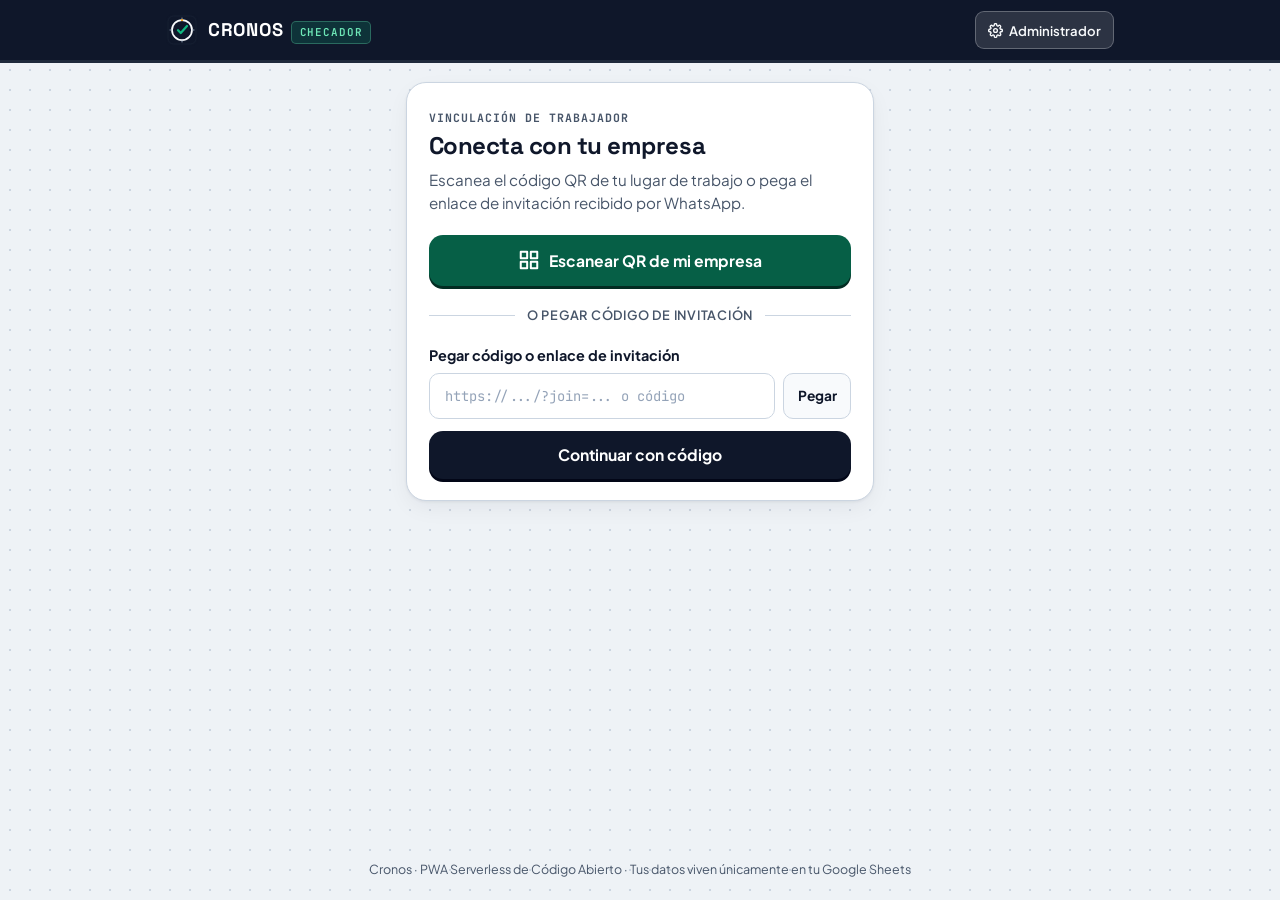
==== commit 984b94ff: "feat(ux): improve mobile scroll responsiveness and add 1-step QR sheet switching" ====
--- a/index.html
+++ b/index.html
@@ -57,10 +57,12 @@
         <!-- Visible only on Daily Worker Checador view -->
         <button type="button" class="btn-topbar" id="btn-worker-menu" hidden>
           <svg width="15" height="15" viewBox="0 0 24 24" fill="none" stroke="currentColor" stroke-width="2.2" stroke-linecap="round" stroke-linejoin="round" aria-hidden="true">
-            <path d="M20 21v-2a4 4 0 0 0-4-4H8a4 4 0 0 0-4 4v2"></path>
-            <circle cx="12" cy="7" r="4"></circle>
+            <rect x="3" y="3" width="7" height="7"></rect>
+            <rect x="14" y="3" width="7" height="7"></rect>
+            <rect x="14" y="14" width="7" height="7"></rect>
+            <rect x="3" y="14" width="7" height="7"></rect>
           </svg>
-          <span>Cambiar usuario / Salir</span>
+          <span>Cambiar QR / Opciones</span>
         </button>
       </div>
     </div>
@@ -79,9 +81,9 @@
          =================================================================== -->
     <section class="card" id="view-welcome" aria-labelledby="welcome-heading" hidden>
       <div class="card-body">
-        <span class="eyebrow">Vinculación de trabajador</span>
+        <span class="eyebrow" id="welcome-eyebrow">Vinculación de trabajador</span>
         <h1 class="view-title" id="welcome-heading">Conecta con tu empresa</h1>
-        <p class="view-lead" style="margin-bottom: 1.25rem;">
+        <p class="view-lead" id="welcome-lead" style="margin-bottom: 1.25rem;">
           Escanea el código QR de tu lugar de trabajo o pega el enlace de invitación recibido por WhatsApp.
         </p>
 
@@ -94,7 +96,7 @@
             <rect x="14" y="14" width="7" height="7"></rect>
             <rect x="3" y="14" width="7" height="7"></rect>
           </svg>
-          <span>Escanear QR de mi empresa</span>
+          <span id="label-open-scanner">Escanear QR de mi empresa</span>
         </button>
 
         <!-- Lazy-loaded Camera QR Scanner Panel -->
@@ -138,6 +140,10 @@
             Continuar con código
           </button>
         </form>
+
+        <button type="button" class="btn btn-secondary btn-block" id="btn-cancel-quick-switch" style="margin-top: 0.75rem;" hidden>
+          ← Cancelar y volver a mi checador actual
+        </button>
       </div>
     </section>
 
@@ -193,13 +199,20 @@
     <section class="card" id="view-checador" aria-label="Checador de asistencia" hidden>
       <!-- Worker & Company Credential Header -->
       <div class="timecard-header">
-        <div>
+        <div class="timecard-identity">
           <span class="worker-org-badge">
             <span class="status-dot" aria-hidden="true"></span>
             <span id="checador-org-name">—</span>
           </span>
           <h1 class="worker-display-name" id="checador-worker-name">—</h1>
         </div>
+        <button type="button" class="btn-card-options" id="btn-card-options" aria-label="Abrir opciones de hoja o trabajador">
+          <svg width="16" height="16" viewBox="0 0 24 24" fill="none" stroke="currentColor" stroke-width="2.2" stroke-linecap="round" stroke-linejoin="round" aria-hidden="true">
+            <circle cx="12" cy="12" r="3"></circle>
+            <path d="M19.4 15a1.65 1.65 0 0 0 .33 1.82l.06.06a2 2 0 1 1-2.83 2.83l-.06-.06a1.65 1.65 0 0 0-1.82-.33 1.65 1.65 0 0 0-1 1.51V21a2 2 0 0 1-4 0v-.09A1.65 1.65 0 0 0 9 19.4a1.65 1.65 0 0 0-1.82.33l-.06.06a2 2 0 1 1-2.83-2.83l.06-.06a1.65 1.65 0 0 0 .33-1.82 1.65 1.65 0 0 0-1.51-1H3a2 2 0 0 1 0-4h.09A1.65 1.65 0 0 0 4.6 9a1.65 1.65 0 0 0-.33-1.82l-.06-.06a2 2 0 1 1 2.83-2.83l.06.06a1.65 1.65 0 0 0 1.82.33H9a1.65 1.65 0 0 0 1-1.51V3a2 2 0 0 1 4 0v.09a1.65 1.65 0 0 0 1 1.51 1.65 1.65 0 0 0 1.82-.33l.06-.06a2 2 0 1 1 2.83 2.83l-.06.06a1.65 1.65 0 0 0-.33 1.82V9c.26.604.852.997 1.51 1H21a2 2 0 0 1 0 4h-.09a1.65 1.65 0 0 0-1.51 1z"></path>
+          </svg>
+          <span>Opciones</span>
+        </button>
       </div>
 
       <!-- Reference Clock Strip -->
@@ -591,37 +604,47 @@
   </div>
 
   <!-- =====================================================================
-       MODAL 3: CAMBIAR USUARIO / SALIR (Two Distinct Options)
+       MODAL 3: OPCIONES DE HOJA Y USUARIO (1-Step QR Switch, Edit Name, Unlink)
        ===================================================================== -->
   <div class="modal-backdrop" id="modal-account" role="dialog" aria-modal="true" aria-labelledby="account-modal-title" hidden>
     <div class="modal-card">
       <div class="card-body" style="padding-bottom: 0.75rem;">
-        <span class="eyebrow">Sesión en este dispositivo</span>
-        <h2 class="view-title" id="account-modal-title" style="font-size: 1.25rem; margin-bottom: 0.25rem;">
-          Opciones de usuario
+        <span class="eyebrow">Ajustes de este celular</span>
+        <h2 class="view-title" id="account-modal-title" style="font-size: 1.22rem; margin-bottom: 0.2rem;">
+          Opciones de hoja y usuario
         </h2>
-        <p class="view-lead" id="account-modal-sub" style="font-size: 0.88rem; margin-bottom: 1rem;"></p>
-
-        <div style="display: flex; flex-direction: column; gap: 0.7rem;">
-          <button type="button" class="option-card-btn" id="btn-change-worker">
-            <span class="option-card-title">Cambiar nombre / trabajador</span>
-            <span class="option-card-desc" id="desc-change-worker">
-              Mantiene la empresa vinculada. Útil para corregir tu nombre o si otro compañero usará este teléfono.
+        <p class="view-lead" id="account-modal-sub" style="font-size: 0.87rem; margin-bottom: 0.95rem;"></p>
+
+        <div style="display: flex; flex-direction: column; gap: 0.65rem;">
+          <button type="button" class="option-card-btn is-featured" id="btn-switch-qr">
+            <span class="option-card-head">
+              <span class="option-card-title">Cambiar QR / Hoja de asistencia</span>
+              <span class="option-pill">Conserva tu nombre</span>
+            </span>
+            <span class="option-card-desc" id="desc-switch-qr">
+              Escanea otro QR o pega un nuevo enlace (ej. cambio de año o nueva hoja de tu empresa) sin volver a escribir tu nombre.
             </span>
           </button>
 
-          <button type="button" class="option-card-btn is-danger" id="btn-unlink-company">
-            <span class="option-card-title" id="title-unlink-company">Desvincular empresa</span>
-            <span class="option-card-desc" id="desc-unlink-company">
-              Borra toda la configuración guardada. Necesitarás escanear el código QR o abrir el enlace de invitación otra vez.
+          <button type="button" class="option-card-btn" id="btn-change-worker">
+            <span class="option-card-title">Editar mi nombre</span>
+            <span class="option-card-desc" id="desc-change-worker">
+              Corrige cómo aparece tu nombre o cámbialo si otro compañero usará este teléfono en la misma hoja.
             </span>
           </button>
+
+          <button type="button" class="option-card-btn" id="btn-unlink-company">
+            <span class="option-card-title" id="title-unlink-company">Salir / Desvincular este celular</span>
+            <span class="option-card-desc" id="desc-unlink-company">
+              Cierra la sesión en este teléfono sin afectar tus asistencias ya enviadas. Puedes volver a escanear este o cualquier otro QR cuando quieras.
+            </span>
+          </button>
         </div>
       </div>
 
       <div class="modal-footer" style="padding-top: 0.5rem;">
         <button type="button" class="btn btn-secondary btn-block" id="btn-close-account">
-          Cancelar
+          Cerrar menú
         </button>
       </div>
     </div>
--- a/css/styles.css
+++ b/css/styles.css
@@ -78,7 +78,12 @@
   background-size: 20px 20px;
   color: var(--ink-primary);
   line-height: 1.5;
+  overflow-x: hidden;
   -webkit-font-smoothing: antialiased;
+}
+
+body.modal-open {
+  overflow: hidden;
 }
 
 /* Focus Accessibility */
@@ -104,16 +109,17 @@
   position: sticky;
   top: 0;
   z-index: 30;
+  padding-top: env(safe-area-inset-top, 0px);
 }
 
 .topbar-inner {
   max-width: 980px;
   margin: 0 auto;
-  padding: 0.75rem 1rem;
+  padding: 0.7rem 1rem;
   display: flex;
   align-items: center;
   justify-content: space-between;
-  gap: 0.75rem;
+  gap: 0.65rem;
 }
 
 .brand {
@@ -170,12 +176,13 @@
 
 .btn-topbar {
   appearance: none;
-  background: rgba(255, 255, 255, 0.1);
+  background: rgba(255, 255, 255, 0.12);
   color: #F8FAFC;
-  border: 1px solid rgba(255, 255, 255, 0.22);
-  border-radius: 8px;
-  padding: 0.4rem 0.68rem;
-  font-size: 0.81rem;
+  border: 1px solid rgba(255, 255, 255, 0.26);
+  border-radius: 9px;
+  min-height: 38px;
+  padding: 0.42rem 0.75rem;
+  font-size: 0.82rem;
   font-weight: 600;
   white-space: nowrap;
   cursor: pointer;
@@ -183,6 +190,7 @@
   align-items: center;
   gap: 0.38rem;
   transition: background-color 0.15s ease, border-color 0.15s ease;
+  -webkit-tap-highlight-color: transparent;
 }
 
 @media (max-width: 440px) {
@@ -555,11 +563,16 @@
 .timecard-header {
   background-color: var(--ink-primary);
   color: #FFFFFF;
-  padding: 1.1rem 1.25rem;
+  padding: 1.05rem 1.15rem;
   display: flex;
   align-items: center;
   justify-content: space-between;
   gap: 0.75rem;
+}
+
+.timecard-identity {
+  min-width: 0;
+  flex: 1;
 }
 
 .worker-org-badge {
@@ -572,6 +585,7 @@
   color: #6EE7B7;
   text-transform: uppercase;
   letter-spacing: 0.06em;
+  word-break: break-word;
 }
 
 .status-dot {
@@ -580,15 +594,42 @@
   border-radius: 50%;
   background-color: #10B981;
   box-shadow: 0 0 0 3px rgba(16, 185, 129, 0.25);
+  flex-shrink: 0;
 }
 
 .worker-display-name {
   font-family: var(--font-display);
-  font-size: 1.32rem;
+  font-size: 1.3rem;
   font-weight: 700;
   margin: 0.2rem 0 0;
   line-height: 1.2;
   color: #FFFFFF;
+  word-break: break-word;
+}
+
+.btn-card-options {
+  appearance: none;
+  background: rgba(255, 255, 255, 0.12);
+  color: #F8FAFC;
+  border: 1.5px solid rgba(255, 255, 255, 0.26);
+  border-radius: 10px;
+  min-height: 42px;
+  padding: 0.45rem 0.75rem;
+  font-size: 0.8rem;
+  font-weight: 700;
+  cursor: pointer;
+  display: inline-flex;
+  align-items: center;
+  gap: 0.38rem;
+  flex-shrink: 0;
+  white-space: nowrap;
+  transition: background-color 0.15s ease, border-color 0.15s ease;
+  -webkit-tap-highlight-color: transparent;
+}
+
+.btn-card-options:hover {
+  background: rgba(255, 255, 255, 0.2);
+  border-color: rgba(255, 255, 255, 0.4);
 }
 
 /* Reference Clock Dial Bar */
@@ -1187,14 +1228,18 @@
   background-color: rgba(15, 23, 42, 0.72);
   backdrop-filter: blur(3px);
   display: flex;
-  align-items: center;
-  justify-content: center;
-  padding: 1rem;
+  flex-direction: column;
+  overflow-y: auto;
+  overscroll-behavior: contain;
+  -webkit-overflow-scrolling: touch;
+  padding: max(0.9rem, env(safe-area-inset-top, 0px)) 0.85rem max(1.1rem, env(safe-area-inset-bottom, 0px));
 }
 
 .modal-card {
   width: 100%;
   max-width: 430px;
+  margin: auto;
+  flex-shrink: 0;
   background-color: #FFFFFF;
   border: 2px solid var(--ink-primary);
   border-radius: var(--radius-lg);
@@ -1304,15 +1349,16 @@
   appearance: none;
   width: 100%;
   text-align: left;
-  padding: 0.95rem 1rem;
+  padding: 0.9rem 1rem;
   border-radius: var(--radius-md);
   border: 1.5px solid var(--border-strong);
   background-color: #FFFFFF;
   cursor: pointer;
   display: flex;
   flex-direction: column;
-  gap: 0.2rem;
+  gap: 0.24rem;
   transition: border-color 0.15s ease, background-color 0.15s ease;
+  -webkit-tap-highlight-color: transparent;
 }
 
 .option-card-btn:hover {
@@ -1320,47 +1366,102 @@
   border-color: #64748B;
 }
 
-.option-card-btn.is-danger {
-  border-color: var(--danger-border);
-  background-color: var(--danger-soft);
-}
-
-.option-card-btn.is-danger:hover {
-  background-color: #FEE2E2;
+.option-card-btn.is-featured {
+  border-color: #059669;
+  background-color: var(--action-in-soft);
+}
+
+.option-card-btn.is-featured:hover {
+  background-color: #D1FAE5;
+}
+
+.option-card-btn.is-armed {
+  border-color: var(--accent-amber);
+  background-color: var(--accent-amber-soft);
+}
+
+.option-card-head {
+  display: flex;
+  align-items: center;
+  justify-content: space-between;
+  gap: 0.5rem;
+  flex-wrap: wrap;
 }
 
 .option-card-title {
   font-weight: 700;
-  font-size: 0.96rem;
-  color: var(--ink-primary);
-}
-
-.option-card-btn.is-danger .option-card-title {
-  color: var(--danger);
+  font-size: 0.95rem;
+  color: var(--ink-primary);
+}
+
+.option-card-btn.is-featured .option-card-title {
+  color: var(--action-in);
+}
+
+.option-card-btn.is-armed .option-card-title {
+  color: #92400E;
+}
+
+.option-pill {
+  font-family: var(--font-mono);
+  font-size: 0.66rem;
+  font-weight: 700;
+  letter-spacing: 0.05em;
+  text-transform: uppercase;
+  padding: 0.14rem 0.45rem;
+  border-radius: 999px;
+  background-color: #FFFFFF;
+  color: var(--action-in);
+  border: 1px solid var(--action-in-border);
 }
 
 .option-card-desc {
-  font-size: 0.82rem;
+  font-size: 0.81rem;
   color: var(--ink-muted);
-  line-height: 1.4;
+  line-height: 1.42;
+}
+
+@media (max-width: 380px) {
+  .app-main {
+    padding: 0.85rem 0.75rem 1.5rem;
+  }
+
+  .card-body,
+  .punch-zone {
+    padding: 1.05rem;
+  }
+
+  .btn-punch {
+    min-height: 96px;
+    padding: 0.95rem 1rem;
+  }
+
+  .punch-title {
+    font-size: 1.15rem;
+  }
 }
 
 /* Toast Notification */
 .toast {
   position: fixed;
-  bottom: 1.25rem;
+  bottom: calc(1.25rem + env(safe-area-inset-bottom, 0px));
   left: 50%;
   transform: translateX(-50%);
   z-index: 80;
+  width: max-content;
+  max-width: calc(100vw - 2rem);
   background-color: var(--ink-primary);
   color: #FFFFFF;
   padding: 0.7rem 1.15rem;
-  border-radius: 999px;
-  font-size: 0.88rem;
+  border-radius: 18px;
+  font-size: 0.86rem;
   font-weight: 600;
+  line-height: 1.35;
+  text-align: center;
   box-shadow: 0 10px 25px rgba(15, 23, 42, 0.35);
   border: 1px solid #334155;
-  white-space: nowrap;
+  white-space: normal;
+  overflow-wrap: break-word;
   pointer-events: none;
 }
 
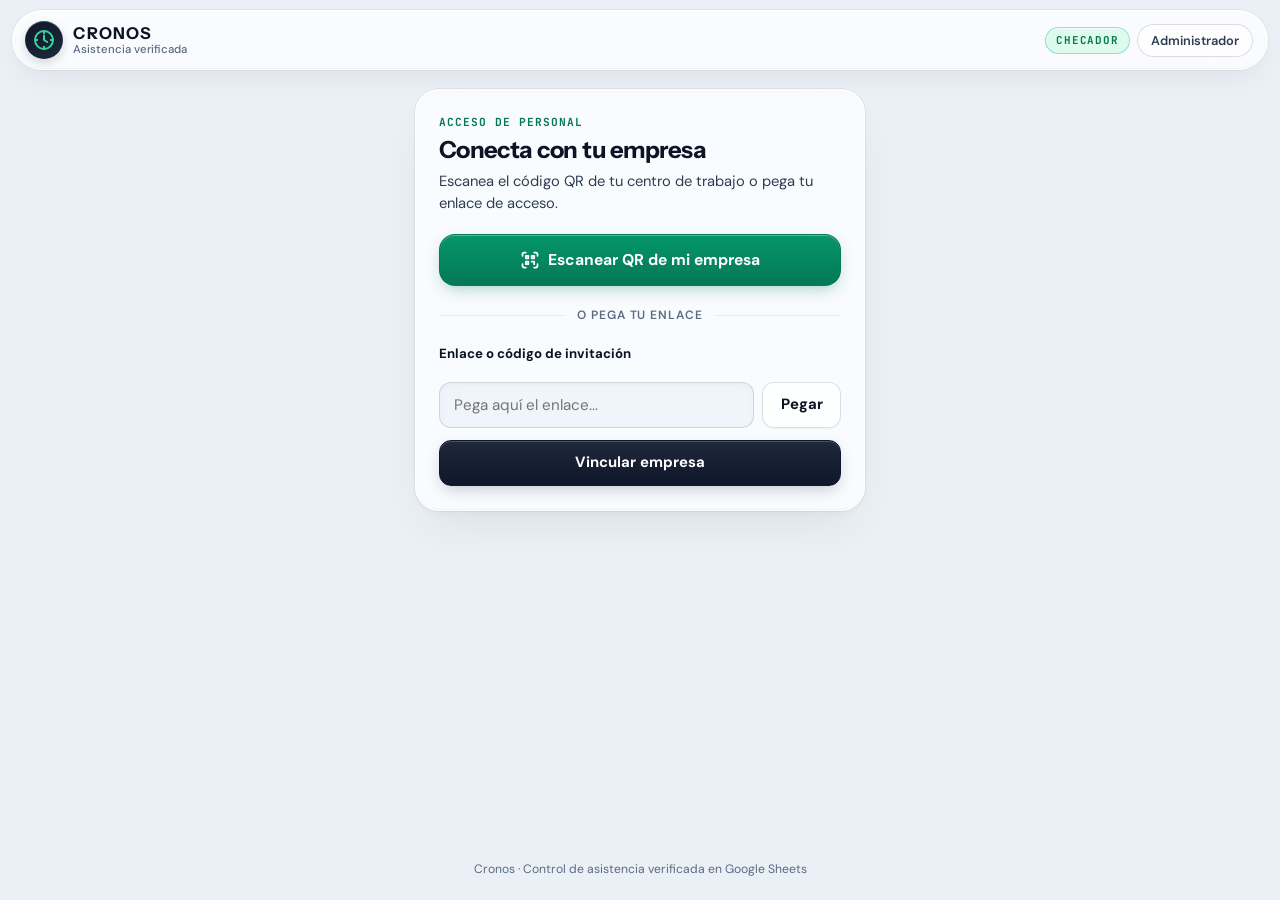
==== commit 57c4b75f: "feat(ui): optical liquid glass design system, zero-emoji UI/Apps Script, and concise copy" ====
--- a/index.html
+++ b/index.html
@@ -1,581 +1,1020 @@
 <!DOCTYPE html>
 <html lang="es-MX">
 <head>
-  <meta charset="UTF-8">
-  <meta name="viewport" content="width=device-width, initial-scale=1.0, viewport-fit=cover">
-  <meta name="theme-color" content="#0F172A">
-  <meta name="description" content="Cronos: Checador de asistencia con geolocalización GPS para equipos en campo, conectado directamente a tu Google Sheets.">
-  <meta name="mobile-web-app-capable" content="yes">
-  <meta name="apple-mobile-web-app-capable" content="yes">
-  <meta name="apple-mobile-web-app-status-bar-style" content="black-translucent">
-  <meta name="apple-mobile-web-app-title" content="Cronos">
-
-  <title>Cronos · Checador de Asistencia</title>
-
-  <link rel="icon" type="image/svg+xml" href="./icons/favicon.svg">
-  <link rel="apple-touch-icon" href="./icons/apple-touch-icon.png">
-  <link rel="manifest" href="./manifest.json">
-
-  <link rel="preconnect" href="https://fonts.googleapis.com">
-  <link rel="preconnect" href="https://fonts.gstatic.com" crossorigin>
-  <link href="https://fonts.googleapis.com/css2?family=JetBrains+Mono:wght@500;700&family=Plus+Jakarta+Sans:wght@400;500;600;700&family=Space+Grotesk:wght@600;700&display=swap" rel="stylesheet">
-
-  <link rel="stylesheet" href="./css/styles.css">
+  <meta charset="UTF-8" />
+  <meta name="viewport" content="width=device-width, initial-scale=1.0, viewport-fit=cover" />
+  <meta name="theme-color" content="#EBF0F6" />
+  <meta name="apple-mobile-web-app-capable" content="yes" />
+  <meta name="apple-mobile-web-app-status-bar-style" content="default" />
+  <meta name="apple-mobile-web-app-title" content="Cronos" />
+  <meta name="description" content="Cronos — Control de asistencia con verificación GPS y registro directo en Google Sheets." />
+
+  <title>Cronos · Control de Asistencia</title>
+
+  <link rel="icon" type="image/svg+xml" href="./icons/favicon.svg" />
+  <link rel="apple-touch-icon" href="./icons/icon-192.png" />
+  <link rel="manifest" href="./manifest.json" />
+
+  <link rel="preconnect" href="https://fonts.googleapis.com" />
+  <link rel="preconnect" href="https://fonts.gstatic.com" crossorigin />
+  <link
+    href="https://fonts.googleapis.com/css2?family=DM+Sans:ital,opsz,wght@0,9..40,400..700;1,9..40,400..700&family=Instrument+Sans:wght@600;700&family=JetBrains+Mono:wght@500;600;700&display=swap"
+    rel="stylesheet"
+  />
+
+  <link rel="stylesheet" href="./css/styles.css" />
 </head>
 <body>
-
-  <!-- Top Navigation Bar -->
-  <header class="topbar">
+  <!-- Ambient Optical Canvas Background -->
+  <div class="ambient-canvas" aria-hidden="true">
+    <div class="ambient-orb ambient-orb-1"></div>
+    <div class="ambient-orb ambient-orb-2"></div>
+    <div class="ambient-orb ambient-orb-3"></div>
+  </div>
+
+  <!-- Top Navigation Capsule -->
+  <header class="topbar no-print">
     <div class="topbar-inner">
       <a href="./" class="brand" id="brand-link" aria-label="Inicio Cronos">
-        <img src="./icons/favicon.svg" alt="" class="brand-icon" width="32" height="32">
+        <span class="brand-mark" aria-hidden="true">
+          <svg width="24" height="24" viewBox="0 0 24 24" fill="none" stroke="currentColor" stroke-width="2" stroke-linecap="round" stroke-linejoin="round">
+            <circle cx="12" cy="12" r="9"></circle>
+            <line x1="12" y1="3" x2="12" y2="5.2"></line>
+            <line x1="21" y1="12" x2="18.8" y2="12"></line>
+            <line x1="12" y1="21" x2="12" y2="18.8"></line>
+            <line x1="3" y1="12" x2="5.2" y2="12"></line>
+            <path d="M12 7.5v4.5l3.2 2"></path>
+          </svg>
+        </span>
         <span class="brand-text">
-          <span class="brand-name">CRONOS</span>
-          <span class="brand-tag" id="topbar-mode-tag">CHECADOR</span>
+          <span class="brand-title">CRONOS</span>
+          <span class="brand-subtitle">Asistencia verificada</span>
         </span>
       </a>
 
       <div class="topbar-actions">
-        <!-- Visible only on Welcome screen (no active worker session) -->
-        <button type="button" class="btn-topbar" id="btn-go-admin" hidden>
-          <svg width="15" height="15" viewBox="0 0 24 24" fill="none" stroke="currentColor" stroke-width="2.2" stroke-linecap="round" stroke-linejoin="round" aria-hidden="true">
-            <circle cx="12" cy="12" r="3"></circle>
-            <path d="M19.4 15a1.65 1.65 0 0 0 .33 1.82l.06.06a2 2 0 1 1-2.83 2.83l-.06-.06a1.65 1.65 0 0 0-1.82-.33 1.65 1.65 0 0 0-1 1.51V21a2 2 0 0 1-4 0v-.09A1.65 1.65 0 0 0 9 19.4a1.65 1.65 0 0 0-1.82.33l-.06.06a2 2 0 1 1-2.83-2.83l.06-.06a1.65 1.65 0 0 0 .33-1.82 1.65 1.65 0 0 0-1.51-1H3a2 2 0 0 1 0-4h.09A1.65 1.65 0 0 0 4.6 9a1.65 1.65 0 0 0-.33-1.82l-.06-.06a2 2 0 1 1 2.83-2.83l.06.06a1.65 1.65 0 0 0 1.82.33H9a1.65 1.65 0 0 0 1-1.51V3a2 2 0 0 1 4 0v.09a1.65 1.65 0 0 0 1 1.51 1.65 1.65 0 0 0 1.82-.33l.06-.06a2 2 0 1 1 2.83 2.83l-.06.06a1.65 1.65 0 0 0-.33 1.82V9c.26.604.852.997 1.51 1H21a2 2 0 0 1 0 4h-.09a1.65 1.65 0 0 0-1.51 1z"></path>
+        <span id="topbar-mode-tag" class="mode-tag">CHECADOR</span>
+
+        <!-- Only visible on unconfigured Welcome view -->
+        <button type="button" id="btn-go-admin" class="btn-ghost-sm" hidden>
+          Administrador
+        </button>
+
+        <!-- Only visible inside Admin view -->
+        <button type="button" id="btn-exit-admin" class="btn-ghost-sm" hidden>
+          Ir al Checador
+        </button>
+
+        <!-- Only visible on configured Worker Checador view -->
+        <button
+          type="button"
+          id="btn-worker-menu"
+          class="btn-ghost-sm btn-worker-account"
+          aria-label="Opciones de sesión y empresa"
+          hidden
+        >
+          <svg width="15" height="15" viewBox="0 0 24 24" fill="none" stroke="currentColor" stroke-width="2.1" stroke-linecap="round" stroke-linejoin="round" aria-hidden="true">
+            <circle cx="12" cy="8" r="4"></circle>
+            <path d="M4 20c1.6-3.8 5-6 8-6s6.4 2.2 8 6"></path>
           </svg>
-          <span>Administrador</span>
-        </button>
-
-        <!-- Visible only inside Admin Panel -->
-        <button type="button" class="btn-topbar" id="btn-exit-admin" hidden>
-          <svg width="15" height="15" viewBox="0 0 24 24" fill="none" stroke="currentColor" stroke-width="2.2" stroke-linecap="round" stroke-linejoin="round" aria-hidden="true">
-            <line x1="19" y1="12" x2="5" y2="12"></line>
-            <polyline points="12 19 5 12 12 5"></polyline>
-          </svg>
-          <span>Volver al checador</span>
-        </button>
-
-        <!-- Visible only on Daily Worker Checador view -->
-        <button type="button" class="btn-topbar" id="btn-worker-menu" hidden>
-          <svg width="15" height="15" viewBox="0 0 24 24" fill="none" stroke="currentColor" stroke-width="2.2" stroke-linecap="round" stroke-linejoin="round" aria-hidden="true">
-            <rect x="3" y="3" width="7" height="7"></rect>
-            <rect x="14" y="3" width="7" height="7"></rect>
-            <rect x="14" y="14" width="7" height="7"></rect>
-            <rect x="3" y="14" width="7" height="7"></rect>
-          </svg>
-          <span>Cambiar QR / Opciones</span>
+          <span>Sesión</span>
         </button>
       </div>
     </div>
   </header>
 
-  <!-- Offline Connection Notice -->
-  <div class="offline-banner" id="offline-banner" role="status" aria-live="polite" hidden>
-    Sin conexión a internet. Activa tus datos móviles o Wi-Fi para poder enviar tu registro.
+  <!-- Offline Status Strip -->
+  <div id="offline-banner" class="offline-banner no-print" role="status" aria-live="polite" hidden>
+    <span class="offline-dot" aria-hidden="true"></span>
+    <span>Sin conexión. Tu registro se guardará localmente con GPS y se sincronizará al reconectar.</span>
   </div>
 
-  <!-- Main Application Viewport -->
-  <main class="app-main" id="app-main">
-
+  <!-- Main Workspace -->
+  <main id="app-main" class="app-main">
     <!-- ===================================================================
-         VIEW 1: WORKER ONBOARDING - STEP 1 (Scan QR or Paste Invite Code)
+         VIEW 1: WELCOME (QR Scanner / Invite Link / 1-Step Sheet Switch)
          =================================================================== -->
-    <section class="card" id="view-welcome" aria-labelledby="welcome-heading" hidden>
-      <div class="card-body">
-        <span class="eyebrow" id="welcome-eyebrow">Vinculación de trabajador</span>
-        <h1 class="view-title" id="welcome-heading">Conecta con tu empresa</h1>
-        <p class="view-lead" id="welcome-lead" style="margin-bottom: 1.25rem;">
-          Escanea el código QR de tu lugar de trabajo o pega el enlace de invitación recibido por WhatsApp.
-        </p>
-
-        <div class="alert alert-error" id="welcome-error" role="alert" hidden></div>
-
-        <button type="button" class="btn btn-emerald btn-block" id="btn-open-scanner">
-          <svg width="22" height="22" viewBox="0 0 24 24" fill="none" stroke="currentColor" stroke-width="2.2" stroke-linecap="round" stroke-linejoin="round" aria-hidden="true">
-            <rect x="3" y="3" width="7" height="7"></rect>
-            <rect x="14" y="3" width="7" height="7"></rect>
-            <rect x="14" y="14" width="7" height="7"></rect>
-            <rect x="3" y="14" width="7" height="7"></rect>
-          </svg>
-          <span id="label-open-scanner">Escanear QR de mi empresa</span>
-        </button>
-
-        <!-- Lazy-loaded Camera QR Scanner Panel -->
-        <div class="scanner-box" id="scanner-panel" hidden>
-          <div class="scanner-viewport" id="qr-reader" aria-live="polite">
-            <span id="scanner-status-msg" style="font-size: 0.88rem; color: #CBD5E1; padding: 1rem; text-align: center;">
-              Preparando cámara…
-            </span>
-          </div>
-          <div class="scanner-actions">
-            <label class="file-label-btn" for="qr-file-input">
-              Subir imagen de QR desde galería
-              <input type="file" id="qr-file-input" accept="image/*" hidden>
+    <section id="view-welcome" class="view-section" aria-labelledby="welcome-heading" hidden>
+      <div class="card">
+        <div class="card-body">
+          <div class="eyebrow" id="welcome-eyebrow">Acceso de personal</div>
+          <h1 id="welcome-heading" class="card-title">Conecta con tu empresa</h1>
+          <p class="card-lead" id="welcome-lead">
+            Escanea el código QR de tu centro de trabajo o pega tu enlace de acceso.
+          </p>
+
+          <div id="welcome-error" class="alert alert-error" role="alert" hidden></div>
+
+          <!-- Primary Action: Camera QR Scanner (Lazy-loads html5-qrcode.min.js) -->
+          <div class="stack-md">
+            <button type="button" id="btn-open-scanner" class="btn btn-primary btn-lg">
+              <svg width="20" height="20" viewBox="0 0 24 24" fill="none" stroke="currentColor" stroke-width="2.1" stroke-linecap="round" stroke-linejoin="round" aria-hidden="true">
+                <path d="M3 7V5a2 2 0 0 1 2-2h2"></path>
+                <path d="M17 3h2a2 2 0 0 1 2 2v2"></path>
+                <path d="M21 17v2a2 2 0 0 1-2 2h-2"></path>
+                <path d="M7 21H5a2 2 0 0 1-2-2v-2"></path>
+                <rect x="7" y="7" width="3" height="3"></rect>
+                <rect x="14" y="7" width="3" height="3"></rect>
+                <rect x="7" y="14" width="3" height="3"></rect>
+                <path d="M14 14h3v3"></path>
+              </svg>
+              <span id="label-open-scanner">Escanear QR de mi empresa</span>
+            </button>
+
+            <!-- Expandable Camera Viewport -->
+            <div id="scanner-panel" class="scanner-panel" hidden>
+              <div class="scanner-header">
+                <span class="scanner-badge">CÁMARA ACTIVA</span>
+                <button type="button" id="btn-close-scanner" class="btn-text-sm">Cerrar cámara</button>
+              </div>
+              <div id="qr-reader" class="qr-reader-box"></div>
+              <p id="scanner-status-msg" class="scanner-hint">
+                Apunta la cámara hacia el código QR de tu empresa.
+              </p>
+              <div class="scanner-fallback-row">
+                <label for="qr-file-input" class="btn btn-secondary btn-sm">
+                  Subir foto del QR
+                </label>
+                <input type="file" id="qr-file-input" accept="image/*" class="sr-only" />
+              </div>
+            </div>
+          </div>
+
+          <div class="divider">
+            <span>o pega tu enlace</span>
+          </div>
+
+          <!-- Secondary Fallback: Paste WhatsApp Link or Invite Code -->
+          <form id="form-paste-invite" class="stack-sm" novalidate>
+            <label for="input-invite-code" class="field-label">
+              Enlace o código de invitación
             </label>
-            <button type="button" class="btn btn-secondary btn-sm" id="btn-close-scanner">
-              Cerrar cámara
-            </button>
-          </div>
-        </div>
-
-        <div class="divider-label">o pegar código de invitación</div>
-
-        <form id="form-paste-invite" novalidate>
-          <div class="field" style="margin-bottom: 0.75rem;">
-            <label class="field-label" for="input-invite-code">Pegar código o enlace de invitación</label>
             <div class="input-row">
               <input
                 type="text"
                 id="input-invite-code"
-                class="input-text input-mono"
-                placeholder="https://.../?join=... o código"
+                class="field-input"
+                placeholder="Pega aquí el enlace..."
                 autocomplete="off"
                 spellcheck="false"
-              >
-              <button type="button" class="btn btn-secondary btn-sm" id="btn-paste-clipboard" title="Pegar desde el portapapeles">
+              />
+              <button type="button" id="btn-paste-clipboard" class="btn btn-secondary btn-paste" title="Pegar desde el portapapeles">
                 Pegar
               </button>
             </div>
-          </div>
-          <button type="submit" class="btn btn-primary btn-block">
-            Continuar con código
-          </button>
-        </form>
-
-        <button type="button" class="btn btn-secondary btn-block" id="btn-cancel-quick-switch" style="margin-top: 0.75rem;" hidden>
-          ← Cancelar y volver a mi checador actual
-        </button>
+            <button type="submit" class="btn btn-dark btn-block">
+              Vincular empresa
+            </button>
+          </form>
+
+          <!-- Visible only when worker clicked "Cambiar QR / Hoja" from their active session -->
+          <button
+            type="button"
+            id="btn-cancel-quick-switch"
+            class="btn btn-secondary btn-block"
+            style="margin-top: 0.75rem;"
+            hidden
+          >
+            Volver a mi checador
+          </button>
+        </div>
       </div>
     </section>
 
     <!-- ===================================================================
-         VIEW 2: WORKER ONBOARDING - STEP 2 (Worker Name & Privacy Consent)
+         VIEW 2: WORKER ONBOARDING & SESSION LOGIN (New or 8-Digit ID)
          =================================================================== -->
-    <section class="card" id="view-register" aria-labelledby="register-org-name" hidden>
-      <div class="company-banner">
-        <span class="company-banner-label" id="register-kicker">Te estás uniendo a:</span>
-        <h1 class="company-banner-name" id="register-org-name">—</h1>
-      </div>
-
-      <div class="card-body">
-        <div class="alert alert-amber" id="register-switch-notice" role="status" hidden></div>
-        <div class="alert alert-error" id="register-error" role="alert" hidden></div>
-
-        <form id="form-worker-register" novalidate>
-          <div class="field">
-            <label class="field-label" for="input-worker-name">Nombre completo del trabajador</label>
-            <input
-              type="text"
-              id="input-worker-name"
-              class="input-text"
-              placeholder="Ej. Juan Pérez López"
-              autocomplete="name"
-              maxlength="80"
-              required
+    <section id="view-register" class="view-section" aria-labelledby="register-heading" hidden>
+      <div class="card">
+        <div class="card-body">
+          <div class="company-pill-box">
+            <span class="company-pill-label" id="register-kicker">Empresa vinculada</span>
+            <strong id="register-org-name" class="company-pill-name">—</strong>
+          </div>
+
+          <!-- Segmented Tabs: New Worker vs Existing 8-Digit ID -->
+          <div class="auth-tabs" id="auth-mode-tabs" role="tablist" aria-label="Modo de acceso">
+            <button
+              type="button"
+              id="tab-auth-new"
+              class="auth-tab is-active"
+              role="tab"
+              aria-selected="true"
             >
-            <p class="field-hint">Este nombre aparecerá en la hoja de asistencia de la empresa.</p>
-          </div>
-
-          <label class="checkbox-card" for="input-privacy-accept">
-            <input type="checkbox" id="input-privacy-accept" required>
-            <span class="checkbox-text">
-              <strong>Acepto el aviso de privacidad:</strong> autorizo el uso de mi ubicación GPS <em>únicamente</em> en el momento exacto en que presiono el botón de registrar Entrada o Salida (sin rastreo continuo).
+              Soy nuevo
+            </button>
+            <button
+              type="button"
+              id="tab-auth-id"
+              class="auth-tab"
+              role="tab"
+              aria-selected="false"
+            >
+              Ya tengo mi ID
+            </button>
+          </div>
+
+          <div id="register-switch-notice" class="alert alert-amber" hidden></div>
+          <div id="register-error" class="alert alert-error" role="alert" hidden></div>
+
+          <form id="form-worker-register" class="stack-md" novalidate>
+            <!-- PANE A: New Worker (Full Name + Generated 8-Digit ID) -->
+            <div id="pane-auth-new" class="stack-md">
+              <div>
+                <h1 id="register-heading" class="card-title">Crea tu perfil</h1>
+                <p class="card-lead" style="margin-bottom: 0;">
+                  Escribe tu nombre completo y conserva tu ID personal de 8 dígitos.
+                </p>
+              </div>
+
+              <div>
+                <label for="input-worker-name" class="field-label">
+                  Nombre y apellido
+                </label>
+                <input
+                  type="text"
+                  id="input-worker-name"
+                  class="field-input field-input-lg"
+                  placeholder="Ej. Juan Pérez"
+                  autocomplete="name"
+                  maxlength="80"
+                />
+                <span class="field-hint">
+                  Tu nombre quedará vinculado de forma permanente a tu ID.
+                </span>
+              </div>
+
+              <!-- Pre-generated 8-Digit Personal ID Card -->
+              <div class="id-generated-box">
+                <div class="id-generated-header">
+                  <span class="id-generated-kicker">TU ID DE ACCESO (8 DÍGITOS)</span>
+                  <button type="button" id="btn-copy-register-id" class="btn-copy-chip">
+                    Copiar ID
+                  </button>
+                </div>
+                <div id="register-generated-id" class="id-generated-digits">0000-0000</div>
+                <p class="id-generated-hint">
+                  Guárdalo. Lo usarás para entrar desde otro teléfono sin duplicar tu perfil.
+                </p>
+              </div>
+            </div>
+
+            <!-- PANE B: Existing Worker or Admin Login by 8-Digit ID -->
+            <div id="pane-auth-id" class="stack-md" hidden>
+              <div>
+                <h2 class="card-title">Ingresa con tu ID</h2>
+                <p class="card-lead" style="margin-bottom: 0;">
+                  Escribe tu ID de 8 dígitos para cargar tu perfil en este dispositivo.
+                </p>
+              </div>
+
+              <div>
+                <label for="input-worker-id" class="field-label">
+                  Tu ID de 8 dígitos
+                </label>
+                <input
+                  type="text"
+                  id="input-worker-id"
+                  class="field-input field-input-lg field-input-id"
+                  placeholder="0000-0000"
+                  inputmode="numeric"
+                  autocomplete="off"
+                  maxlength="9"
+                />
+                <span class="field-hint">
+                  Ingresa los 8 números de tu identificador personal o de administrador.
+                </span>
+              </div>
+
+              <!-- Shown automatically when an Admin 8-digit ID (9XXXXXXX) is entered -->
+              <div id="login-admin-pin-box" class="alert alert-amber" hidden>
+                <label for="input-login-admin-pin" class="field-label" style="color: #0F172A;">
+                  PIN de Administrador (4 números)
+                </label>
+                <input
+                  type="password"
+                  id="input-login-admin-pin"
+                  class="field-input"
+                  placeholder="•••• (4 dígitos)"
+                  inputmode="numeric"
+                  maxlength="4"
+                  autocomplete="off"
+                />
+                <span class="field-hint" id="login-admin-pin-hint" style="color: #475569;">
+                  Ingresa tu PIN de 4 números para desbloquear tus opciones de Admin y tu Checador.
+                </span>
+              </div>
+
+              <!-- Shown only if the sheet is brand-new and doesn't have this ID recorded yet -->
+              <div id="login-bind-name-box" class="alert alert-amber" hidden>
+                <label for="input-bind-worker-name" class="field-label" style="color: #0F172A;">
+                  Confirma tu nombre completo (única vez en esta hoja)
+                </label>
+                <input
+                  type="text"
+                  id="input-bind-worker-name"
+                  class="field-input"
+                  placeholder="Ej. Juan Pérez"
+                  maxlength="80"
+                />
+                <span class="field-hint" style="color: #475569;">
+                  Esta hoja es nueva. Tu nombre se vinculará a tu mismo ID.
+                </span>
+              </div>
+            </div>
+
+            <!-- Mandatory GPS Privacy Notice -->
+            <label class="consent-box" for="input-privacy-accept">
+              <input type="checkbox" id="input-privacy-accept" class="consent-checkbox" required />
+              <span class="consent-text">
+                <strong>Uso puntual de GPS:</strong> Autorizo capturar mi ubicación únicamente al presionar
+                <em>Entrada</em> o <em>Salida</em>. Cronos no rastrea en segundo plano.
+              </span>
+            </label>
+
+            <div class="stack-xs">
+              <button type="submit" id="btn-save-worker" class="btn btn-primary btn-lg">
+                Crear mi ID y solicitar acceso
+              </button>
+              <button type="button" id="btn-cancel-register" class="btn btn-secondary btn-block">
+                Cancelar
+              </button>
+            </div>
+          </form>
+        </div>
+      </div>
+    </section>
+
+    <!-- ===================================================================
+         VIEW 3: DAILY WORKER CHECADOR (1-Tap Punch In / Out)
+         =================================================================== -->
+    <section id="view-checador" class="view-section" aria-label="Checador de asistencia" hidden>
+      <!-- Admin Mode Shortcut Bar (Only visible when logged in with an Admin ID) -->
+      <div id="admin-checador-bar" class="admin-checador-bar no-print" hidden>
+        <div class="admin-checador-bar-top">
+          <div class="admin-checador-bar-info">
+            <span class="admin-checador-kicker">MODO ADMINISTRADOR</span>
+            <span class="admin-checador-sub">Tu checador personal y tu panel están activos</span>
+          </div>
+          <button type="button" id="btn-checador-open-admin" class="btn btn-dark btn-sm">
+            Panel y Hojas
+          </button>
+        </div>
+        <div id="admin-checador-sheet-row" class="admin-checador-sheet-row" hidden>
+          <label for="admin-checador-sheet-select" class="admin-checador-sheet-label">
+            Hoja activa en Checador:
+          </label>
+          <select id="admin-checador-sheet-select" class="admin-checador-sheet-select"></select>
+        </div>
+      </div>
+
+      <div class="card checador-card">
+        <!-- Active Company, Frozen Worker Identity & 8-Digit ID Badge -->
+        <div class="worker-strip">
+          <div class="worker-strip-info">
+            <span class="worker-strip-label">EMPRESA</span>
+            <strong id="checador-org-name" class="worker-strip-org">—</strong>
+          </div>
+          <div class="worker-strip-info worker-strip-right">
+            <span class="worker-strip-label">TRABAJADOR</span>
+            <div class="worker-strip-user-row">
+              <strong id="checador-worker-name" class="worker-strip-name">—</strong>
+            </div>
+            <div class="worker-strip-actions-row">
+              <button
+                type="button"
+                id="btn-copy-worker-id"
+                class="worker-id-chip"
+                title="Ver y copiar mi ID de 8 dígitos"
+              >
+                <span class="worker-id-chip-label">ID</span>
+                <span id="checador-worker-id" class="worker-id-chip-code">----</span>
+                <span class="worker-id-chip-copy" id="worker-id-copy-tag">COPIAR</span>
+              </button>
+              <button
+                type="button"
+                id="btn-card-options"
+                class="worker-Switch-pill"
+                aria-label="Opciones de sesión, cambiar trabajador o empresa"
+              >
+                Opciones
+              </button>
+            </div>
+          </div>
+        </div>
+
+        <!-- Reference Device Clock -->
+        <div class="clock-strip" aria-live="off">
+          <div class="clock-label">HORA DEL DISPOSITIVO</div>
+          <div id="live-clock-time" class="clock-time">--:--:--</div>
+          <div id="live-clock-date" class="clock-date">—</div>
+          <div class="clock-note">Hora oficial validada por servidor al registrar</div>
+        </div>
+
+        <!-- Offline Queue Sync Banner (Shown when punches are queued offline) -->
+        <div id="offline-queue-banner" class="offline-queue-banner" hidden>
+          <div class="offline-queue-info">
+            <span class="offline-queue-badge" id="offline-queue-count-badge">1</span>
+            <div>
+              <strong class="offline-queue-title" id="offline-queue-title">1 registro guardado sin internet</strong>
+              <p class="offline-queue-sub" id="offline-queue-sub">
+                Coordenadas GPS capturadas. Se enviará al recuperar conexión.
+              </p>
+            </div>
+          </div>
+          <button type="button" id="btn-sync-offline-now" class="btn btn-secondary btn-sm">
+            Sincronizar
+          </button>
+        </div>
+
+        <!-- Pending Admin Approval Gate -->
+        <div id="worker-pending-box" class="worker-status-gate is-pending" hidden>
+          <div class="worker-status-gate-pill">
+            <span class="status-pip is-pending" aria-hidden="true"></span>
+            <span>PENDIENTE DE APROBACIÓN</span>
+          </div>
+          <h2 class="worker-status-gate-title">Solicitud enviada al administrador</h2>
+          <p class="worker-status-gate-desc">
+            Tu perfil e ID fueron registrados en la pestaña <strong>Trabajadores</strong>.
+            En cuanto el administrador apruebe tu acceso podrás registrar Entrada y Salida.
+          </p>
+          <button type="button" id="btn-check-approval-status" class="btn btn-primary btn-block">
+            Verificar si ya fui aprobado
+          </button>
+        </div>
+
+        <!-- Deactivated / Ex-Worker Blocked Gate -->
+        <div id="worker-blocked-box" class="worker-status-gate is-blocked" hidden>
+          <div class="worker-status-gate-pill is-danger">
+            <span class="status-pip is-baja" aria-hidden="true"></span>
+            <span>ACCESO DESACTIVADO</span>
+          </div>
+          <h2 class="worker-status-gate-title">Cuenta dada de baja</h2>
+          <p class="worker-status-gate-desc" id="worker-blocked-desc">
+            Este perfil o dispositivo fue dado de baja por el administrador y no tiene autorización para registrar asistencia.
+          </p>
+        </div>
+
+        <!-- Giant Tactile Punch Buttons + Smart Shift Indicator -->
+        <div class="punch-zone" id="punch-zone">
+          <div id="smart-shift-banner" class="smart-shift-banner">
+            <span class="smart-shift-dot" id="smart-shift-dot"></span>
+            <span id="smart-shift-text">Siguiente marca sugerida: <strong>ENTRADA</strong></span>
+          </div>
+
+          <button type="button" id="btn-punch-in" class="btn-punch btn-punch-in is-suggested">
+            <span class="punch-icon" aria-hidden="true">
+              <svg width="26" height="26" viewBox="0 0 24 24" fill="none" stroke="currentColor" stroke-width="2.4" stroke-linecap="round" stroke-linejoin="round">
+                <path d="M15 3h4a2 2 0 0 1 2 2v14a2 2 0 0 1-2 2h-4"></path>
+                <polyline points="10 17 15 12 10 7"></polyline>
+                <line x1="15" y1="12" x2="3" y2="12"></line>
+              </svg>
             </span>
-          </label>
-
-          <button type="submit" class="btn btn-emerald btn-block" id="btn-save-worker">
-            Guardar y abrir checador
-          </button>
-
-          <button type="button" class="btn btn-secondary btn-block" id="btn-cancel-register" style="margin-top: 0.65rem;">
-            Cancelar
-          </button>
-        </form>
+            <span class="punch-copy">
+              <span class="punch-title-row">
+                <span class="punch-title">REGISTRAR ENTRADA</span>
+                <span class="punch-suggest-tag" id="badge-suggest-in">SUGERIDO</span>
+              </span>
+              <span class="punch-sub">Iniciar jornada · GPS requerido</span>
+            </span>
+          </button>
+
+          <button type="button" id="btn-punch-out" class="btn-punch btn-punch-out">
+            <span class="punch-icon" aria-hidden="true">
+              <svg width="26" height="26" viewBox="0 0 24 24" fill="none" stroke="currentColor" stroke-width="2.4" stroke-linecap="round" stroke-linejoin="round">
+                <path d="M9 21H5a2 2 0 0 1-2-2V5a2 2 0 0 1 2-2h4"></path>
+                <polyline points="16 17 21 12 16 7"></polyline>
+                <line x1="21" y1="12" x2="9" y2="12"></line>
+              </svg>
+            </span>
+            <span class="punch-copy">
+              <span class="punch-title-row">
+                <span class="punch-title">REGISTRAR SALIDA</span>
+                <span class="punch-suggest-tag" id="badge-suggest-out" hidden>SUGERIDO</span>
+              </span>
+              <span class="punch-sub">Finalizar jornada · GPS requerido</span>
+            </span>
+          </button>
+        </div>
+
+        <!-- Inline GPS / Network Progress State -->
+        <div id="punch-loading-box" class="status-box status-loading" role="status" aria-live="polite" hidden>
+          <div class="spinner" aria-hidden="true"></div>
+          <div class="status-box-text">
+            <strong id="punch-loading-title">Obteniendo ubicación GPS…</strong>
+            <span id="punch-loading-sub">Autoriza el permiso si tu navegador lo solicita.</span>
+          </div>
+        </div>
+
+        <!-- Inline Actionable GPS / Network Error Box -->
+        <div id="punch-error-box" class="status-box status-error" role="alert" hidden>
+          <div class="status-error-header">
+            <svg width="20" height="20" viewBox="0 0 24 24" fill="none" stroke="currentColor" stroke-width="2.3" stroke-linecap="round" stroke-linejoin="round" aria-hidden="true">
+              <circle cx="12" cy="12" r="10"></circle>
+              <line x1="12" y1="8" x2="12" y2="12"></line>
+              <line x1="12" y1="16" x2="12.01" y2="16"></line>
+            </svg>
+            <strong id="punch-error-title">No se pudo completar el registro</strong>
+          </div>
+          <p id="punch-error-desc" class="status-error-desc"></p>
+          <ol id="punch-error-steps" class="status-error-steps" hidden></ol>
+          <button type="button" id="btn-retry-punch" class="btn btn-dark btn-sm">
+            Reintentar registro
+          </button>
+        </div>
+
+        <!-- Mini-Historial Local (Last 5 Punches with Cryptographic Seals) -->
+        <div id="worker-history-box" class="worker-history-box" hidden>
+          <div class="worker-history-header">
+            <span class="worker-history-title">ÚLTIMOS REGISTROS EN ESTE DISPOSITIVO</span>
+            <span class="worker-history-badge" id="worker-history-count">0</span>
+          </div>
+          <div id="worker-history-list" class="worker-history-list" role="list"></div>
+        </div>
+
+        <!-- Last Confirmed Check-in Footer -->
+        <div class="last-checkin-bar">
+          <span class="last-checkin-label">Último registro confirmado:</span>
+          <span id="last-checkin-value" class="last-checkin-value">Sin registros previos</span>
+        </div>
       </div>
     </section>
 
     <!-- ===================================================================
-         VIEW 3: DAILY WORKER CHECADOR (High-Contrast Timecard)
+         CONTEXTUAL PWA INSTALL BANNER (Shown on Register & Checador views)
          =================================================================== -->
-    <section class="card" id="view-checador" aria-label="Checador de asistencia" hidden>
-      <!-- Worker & Company Credential Header -->
-      <div class="timecard-header">
-        <div class="timecard-identity">
-          <span class="worker-org-badge">
-            <span class="status-dot" aria-hidden="true"></span>
-            <span id="checador-org-name">—</span>
+    <aside id="pwa-install-banner" class="pwa-banner no-print" aria-label="Instalar aplicación" hidden>
+      <!-- Android / Chromium native prompt -->
+      <div id="pwa-android-box" class="pwa-banner-inner" hidden>
+        <div class="pwa-banner-copy">
+          <strong>Instala Cronos en tu inicio</strong>
+          <span>Abre el checador directo desde tu pantalla principal.</span>
+        </div>
+        <div class="pwa-banner-btns">
+          <button type="button" id="btn-pwa-install" class="btn btn-primary btn-sm">
+            Instalar
+          </button>
+          <button type="button" id="btn-pwa-dismiss" class="btn-icon-close" aria-label="Cerrar aviso">
+            ✕
+          </button>
+        </div>
+      </div>
+
+      <!-- iOS Safari visual instruction -->
+      <div id="pwa-ios-box" class="pwa-banner-inner" hidden>
+        <div class="pwa-banner-copy">
+          <strong>Agrega Cronos a tu iPhone</strong>
+          <span>
+            Toca <strong>Compartir</strong>
+            <svg class="inline-ios-icon" width="14" height="14" viewBox="0 0 24 24" fill="none" stroke="currentColor" stroke-width="2.2" stroke-linecap="round" stroke-linejoin="round" aria-hidden="true">
+              <path d="M4 12v8a2 2 0 0 0 2 2h12a2 2 0 0 0 2-2v-8"></path>
+              <polyline points="16 6 12 2 8 6"></polyline>
+              <line x1="12" y1="2" x2="12" y2="15"></line>
+            </svg>
+            y selecciona <strong>"Agregar a pantalla de inicio"</strong>.
           </span>
-          <h1 class="worker-display-name" id="checador-worker-name">—</h1>
-        </div>
-        <button type="button" class="btn-card-options" id="btn-card-options" aria-label="Abrir opciones de hoja o trabajador">
-          <svg width="16" height="16" viewBox="0 0 24 24" fill="none" stroke="currentColor" stroke-width="2.2" stroke-linecap="round" stroke-linejoin="round" aria-hidden="true">
-            <circle cx="12" cy="12" r="3"></circle>
-            <path d="M19.4 15a1.65 1.65 0 0 0 .33 1.82l.06.06a2 2 0 1 1-2.83 2.83l-.06-.06a1.65 1.65 0 0 0-1.82-.33 1.65 1.65 0 0 0-1 1.51V21a2 2 0 0 1-4 0v-.09A1.65 1.65 0 0 0 9 19.4a1.65 1.65 0 0 0-1.82.33l-.06.06a2 2 0 1 1-2.83-2.83l.06-.06a1.65 1.65 0 0 0 .33-1.82 1.65 1.65 0 0 0-1.51-1H3a2 2 0 0 1 0-4h.09A1.65 1.65 0 0 0 4.6 9a1.65 1.65 0 0 0-.33-1.82l-.06-.06a2 2 0 1 1 2.83-2.83l.06.06a1.65 1.65 0 0 0 1.82.33H9a1.65 1.65 0 0 0 1-1.51V3a2 2 0 0 1 4 0v.09a1.65 1.65 0 0 0 1 1.51 1.65 1.65 0 0 0 1.82-.33l.06-.06a2 2 0 1 1 2.83 2.83l-.06.06a1.65 1.65 0 0 0-.33 1.82V9c.26.604.852.997 1.51 1H21a2 2 0 0 1 0 4h-.09a1.65 1.65 0 0 0-1.51 1z"></path>
-          </svg>
-          <span>Opciones</span>
-        </button>
-      </div>
-
-      <!-- Reference Clock Strip -->
-      <div class="clock-strip" aria-label="Reloj de referencia">
-        <div>
-          <div class="clock-digits" id="live-clock-time">--:--:--</div>
-          <div class="clock-date" id="live-clock-date">—</div>
-        </div>
-        <div class="server-pill">
-          HORA OFICIAL<br>VÍA SERVIDOR
-        </div>
-      </div>
-
-      <!-- Main Punch Buttons -->
-      <div class="punch-zone">
-        <button type="button" class="btn-punch btn-punch-in" id="btn-punch-in">
-          <span class="punch-icon-box" aria-hidden="true">
-            <svg width="28" height="28" viewBox="0 0 24 24" fill="none" stroke="currentColor" stroke-width="2.4" stroke-linecap="round" stroke-linejoin="round">
-              <path d="M15 3h4a2 2 0 0 1 2 2v14a2 2 0 0 1-2 2h-4"></path>
-              <polyline points="10 17 15 12 10 7"></polyline>
-              <line x1="15" y1="12" x2="3" y2="12"></line>
-            </svg>
-          </span>
-          <span class="punch-copy">
-            <span class="punch-title">REGISTRAR ENTRADA</span>
-            <span class="punch-sub">Capturar ubicación GPS e iniciar jornada</span>
-          </span>
-        </button>
-
-        <button type="button" class="btn-punch btn-punch-out" id="btn-punch-out">
-          <span class="punch-icon-box" aria-hidden="true">
-            <svg width="28" height="28" viewBox="0 0 24 24" fill="none" stroke="currentColor" stroke-width="2.4" stroke-linecap="round" stroke-linejoin="round">
-              <path d="M9 21H5a2 2 0 0 1-2-2V5a2 2 0 0 1 2-2h4"></path>
-              <polyline points="16 17 21 12 16 7"></polyline>
-              <line x1="21" y1="12" x2="9" y2="12"></line>
-            </svg>
-          </span>
-          <span class="punch-copy">
-            <span class="punch-title">REGISTRAR SALIDA</span>
-            <span class="punch-sub">Capturar ubicación GPS y finalizar jornada</span>
-          </span>
-        </button>
-      </div>
-
-      <!-- Active Loading / Mandatory GPS Error Box -->
-      <div class="status-box" id="punch-loading-box" role="status" aria-live="polite" hidden>
-        <div class="status-loading">
-          <div class="spinner" aria-hidden="true"></div>
-          <div>
-            <p class="status-step-title" id="punch-loading-title">Obteniendo ubicación GPS…</p>
-            <p class="status-step-sub" id="punch-loading-sub">Mantén la pantalla encendida unos segundos.</p>
-          </div>
-        </div>
-      </div>
-
-      <div class="status-box gps-error-box" id="punch-error-box" role="alert" hidden>
-        <p class="gps-error-title" id="punch-error-title">No se pudo obtener tu ubicación GPS</p>
-        <p class="gps-error-desc" id="punch-error-desc"></p>
-        <ol class="gps-error-steps" id="punch-error-steps" hidden></ol>
-        <button type="button" class="btn btn-primary btn-sm btn-block" id="btn-retry-punch">
-          Reintentar registro
-        </button>
-      </div>
-
-      <!-- Perforated Last Check-in Ticket Footer -->
-      <div class="ticket-footer" id="last-checkin-footer">
-        <span class="ticket-label">Último registro</span>
-        <span class="ticket-value" id="last-checkin-value">Sin registros previos</span>
-      </div>
-    </section>
-
-    <!-- ===================================================================
-         PWA INSTALL BANNER (Android beforeinstallprompt & iOS Instructions)
-         =================================================================== -->
-    <aside class="pwa-banner no-print" id="pwa-install-banner" aria-label="Instalar aplicación" hidden>
-      <!-- Android / Chromium native prompt -->
-      <div class="pwa-banner-content" id="pwa-android-box" hidden>
-        <p class="pwa-banner-title">Instala Cronos en tu teléfono</p>
-        <p class="pwa-banner-text" style="margin-bottom: 0.6rem;">
-          Accede directo desde tu pantalla de inicio sin buscar el enlace cada mañana.
-        </p>
-        <button type="button" class="btn btn-primary btn-sm" id="btn-pwa-install">
-          Instalar aplicación
-        </button>
-      </div>
-
-      <!-- iOS Safari instructions -->
-      <div class="pwa-banner-content" id="pwa-ios-box" hidden>
-        <p class="pwa-banner-title">Guarda Cronos en tu inicio</p>
-        <p class="pwa-banner-text">
-          Para no perder tu sesión, toca <strong>Compartir</strong>
-          <svg class="pwa-inline-icon" viewBox="0 0 24 24" fill="none" stroke="currentColor" stroke-width="2.2" stroke-linecap="round" stroke-linejoin="round" aria-hidden="true">
-            <path d="M4 12v8a2 2 0 0 0 2 2h12a2 2 0 0 0 2-2v-8"></path>
-            <polyline points="16 6 12 2 8 6"></polyline>
-            <line x1="12" y1="2" x2="12" y2="15"></line>
-          </svg>
-          &gt; <strong>Agregar a inicio</strong>.
-        </p>
-      </div>
-
-      <button type="button" class="btn-dismiss" id="btn-pwa-dismiss" aria-label="Cerrar aviso de instalación">
-        &times;
-      </button>
+        </div>
+      </div>
     </aside>
 
     <!-- ===================================================================
          VIEW 4: ADMINISTRATOR PANEL (/admin or #admin)
          =================================================================== -->
-    <section id="view-admin" aria-labelledby="admin-heading" hidden>
-      <div class="card no-print" style="margin-bottom: 1.15rem;">
-        <div class="card-body">
-          <span class="eyebrow">Configuración de Empresa · 100% Serverless</span>
-          <h1 class="view-title" id="admin-heading">Panel de Administrador</h1>
-          <p class="view-lead">
-            Conecta tu propia hoja de Google Sheets y genera el código QR o enlace de invitación por WhatsApp para tu equipo. Los datos viajan directo de los celulares a tu cuenta de Google.
-          </p>
-        </div>
-      </div>
-
-      <!-- Interactive Step-by-Step Guide + Copyable Google Apps Script -->
-      <details class="setup-guide no-print" id="admin-setup-guide" open style="margin-bottom: 1.25rem;">
-        <summary>
-          <span>Guía rápida: Configurar Google Sheets en 3 minutos</span>
-          <span class="guide-badge">Ver / Ocultar pasos</span>
+    <section id="view-admin" class="view-section view-admin" aria-labelledby="admin-heading" hidden>
+      <!-- Step-by-step Setup Guide for Google Sheets + Apps Script -->
+      <details class="setup-guide no-print" id="admin-setup-guide" open>
+        <summary class="setup-guide-summary">
+          <div class="setup-guide-title-wrap">
+            <span class="setup-badge">PASO A PASO</span>
+            <span class="setup-guide-title">Guía de configuración inicial (3 minutos · única vez)</span>
+          </div>
+          <span class="setup-guide-toggle">Mostrar / Ocultar</span>
         </summary>
+
         <div class="setup-guide-body">
-          <ol class="steps-list">
+          <ol class="setup-steps-list">
             <li>
-              <strong>Crea tu hoja y verifica la Zona Horaria:</strong> abre
-              <a href="https://sheets.new" target="_blank" rel="noopener noreferrer">sheets.new</a>,
-              ponle nombre a tu archivo (ej. <em>Asistencia Limpieza</em>) y revisa en
-              <strong>Archivo &gt; Configuración &gt; General &gt; Zona horaria</strong> que corresponda a tu ciudad.
+              <strong>Crea tu Google Sheet base</strong>
+              <p>
+                Abre
+                <a href="https://sheets.new" target="_blank" rel="noopener noreferrer" class="text-link">
+                  sheets.new
+                </a>
+                y ponle nombre arriba a la izquierda:
+                <button
+                  type="button"
+                  class="copy-inline-chip"
+                  data-copy-text="Asistencia 2026"
+                  title="Haz clic para copiar"
+                >
+                  Copiar "Asistencia 2026"
+                </button>.
+                Las pestañas mensuales, <strong>Trabajadores</strong> y <strong>Resumen Mensual</strong> se crean automáticamente.
+              </p>
             </li>
-
             <li>
-              <strong>Crea y guarda el conector en Apps Script:</strong>
-              en el menú superior de Google Sheets haz clic en <strong>Extensiones &gt; Apps Script</strong>.
-              <br>• Arriba a la izquierda haz clic donde dice <strong>Proyecto sin título</strong> para nombrarlo (puedes copiar y pegar este nombre):
-              <br>
-              <span class="copy-snippet-row">
-                <code class="copy-snippet-code">Cronos - Conector de Asistencia</code>
-                <button type="button" class="btn-copy-chip" data-copy-text="Cronos - Conector de Asistencia">
-                  Copiar nombre
+              <strong>Pega el motor en Apps Script</strong>
+              <p>
+                En tu hoja ve a <strong>Extensiones &gt; Apps Script</strong>, borra el contenido de
+                <code>Código.gs</code>, pega este bloque y presiona <strong>Guardar</strong>:
+              </p>
+              <div class="code-box-wrapper">
+                <div class="code-box-toolbar">
+                  <span>backend/Code.gs (Apps Script)</span>
+                  <button type="button" id="btn-copy-gas" class="btn btn-primary btn-sm">
+                    Copiar código Apps Script
+                  </button>
+                </div>
+                <pre id="gas-code-preview" class="code-box-pre">Cargando código de Apps Script…</pre>
+              </div>
+            </li>
+            <li>
+              <strong>Publica como Aplicación Web</strong>
+              <p>
+                Haz clic en <strong>Implementar &gt; Nueva implementación</strong>, selecciona el engrane
+                <strong>Aplicación web</strong>, escribe la descripción
+                <button
+                  type="button"
+                  class="copy-inline-chip"
+                  data-copy-text="Checador Cronos"
+                  title="Haz clic para copiar"
+                >
+                  Copiar "Checador Cronos"
                 </button>
-              </span>
-              <br>• Borra todo el código que aparece por defecto en el editor y pega el siguiente bloque:
-              <div class="code-toolbar">
-                <span>Código.gs (Google Apps Script)</span>
-                <button type="button" class="btn btn-emerald btn-sm" id="btn-copy-gas" style="padding: 0.32rem 0.7rem; font-size: 0.78rem;">
-                  Copiar código
-                </button>
-              </div>
-              <pre class="code-pre"><code id="gas-code-preview">Cargando script…</code></pre>
-              <div style="margin-top: 0.5rem;">
-                • Arriba del editor, presiona el ícono del disquete llamado <strong>Guardar proyecto en Drive</strong> (o <code>Ctrl + S</code>).
-              </div>
+                y configura:
+              </p>
+              <ul class="setup-sublist">
+                <li><strong>Ejecutar como:</strong> <code>Yo</code> (tu cuenta de Google).</li>
+                <li><strong>Quién tiene acceso:</strong> <code>Cualquier usuario</code> (indispensable para que el personal registre sin iniciar sesión de Google).</li>
+                <li>Autoriza con <em>Autorizar acceso &gt; Avanzado &gt; Ir a proyecto (no seguro) &gt; Permitir</em>. Al usar el creador de hojas nuevas te pedirá autorizar Google Drive una sola vez.</li>
+              </ul>
             </li>
-
             <li>
-              <strong>Configura la Nueva implementación:</strong>
-              arriba a la derecha presiona el botón azul <strong>Implementar &gt; Nueva implementación</strong>.
-              <br>• En la ventana que se abre, haz clic en el <strong>botón de engranaje (&#9881;&#65039;)</strong> junto a <em>"Seleccionar tipo"</em> y elige <strong>Aplicación web</strong>.
-              <br>• Completa los campos de la siguiente manera:
-              <div class="deploy-fields-box">
-                <div>
-                  <strong>Descripción:</strong> copia y pega esta referencia:
-                  <br>
-                  <span class="copy-snippet-row" style="background-color: #FFFFFF;">
-                    <code class="copy-snippet-code">Conector de asistencia Cronos</code>
-                    <button type="button" class="btn-copy-chip" data-copy-text="Conector de asistencia Cronos">
-                      Copiar descripción
-                    </button>
-                  </span>
-                </div>
-                <div>• <strong>Ejecutar como:</strong> selecciona <strong>Yo</strong> (tu correo).</div>
-                <div>
-                  • <strong>Quién tiene acceso:</strong> selecciona <strong>Cualquier usuario</strong>
-                  <em>(indispensable para que los celulares de los trabajadores registren asistencia sin pedir cuenta de Google)</em>.
-                </div>
-              </div>
-              Presiona el botón azul <strong>Implementar</strong>.
-            </li>
-
-            <li>
-              <strong>Autoriza los permisos en Google y copia la URL:</strong>
-              presiona <strong>Autorizar acceso</strong> y elige tu cuenta de Google.
-              <div class="auth-callout">
-                <strong>Aviso sobre "Google no ha verificado esta aplicación" (100% normal):</strong>
-                Google muestra esta pantalla porque el script lo acabas de crear tú mismo en tu propio Drive y no es una aplicación comercial externa. Para finalizar la autorización sigue estos pasos:
-                <ol class="auth-substeps">
-                  <li>Haz clic abajo a la izquierda en <strong>Avanzado</strong> (o <strong>Configuración avanzada</strong>).</li>
-                  <li>Haz clic abajo en <strong>Ir a Cronos - Conector de Asistencia (unsafe)</strong> / <strong>(no seguro)</strong>.</li>
-                  <li>En la siguiente ventana presiona <strong>Continuar</strong> (o <strong>Permitir</strong>).</li>
-                </ol>
-              </div>
-              <div style="margin-top: 0.55rem;">
-                Al finalizar, copia la <strong>URL de la aplicación web</strong> (termina en <code>/exec</code>) y pégala en el formulario de abajo.
-              </div>
-              <div class="deploy-fields-box" style="margin-top: 0.65rem; background-color: #ECFDF5; border-color: #A7F3D0; color: #064E3B;">
-                <div>
-                  <strong>Pestañas mensuales, diseño automático y sello HMAC incluidos:</strong>
-                  tu archivo de Google Sheets sigue siendo <strong>100% privado</strong> (los trabajadores nunca pueden verlo ni abrirlo). El script crea automáticamente una pestaña formateada por cada mes (ej. <em>Octubre 2026</em>, <em>Noviembre 2026</em>, colocando siempre el mes actual al inicio) y firma cada fila con un sello <code>HMAC-SHA256</code> auditable desde el menú <strong>&#128737;&#65039; Cronos</strong> en Google Sheets.
-                </div>
-              </div>
+              <strong>Copia la URL /exec</strong>
+              <p>
+                Copia la <strong>URL de la aplicación web</strong> terminada en <code>/exec</code> y pégala en la columna 1.
+              </p>
             </li>
           </ol>
+
+          <div class="setup-guide-footer-note">
+            <strong class="guide-summary-heading">Funciones incluidas automáticamente:</strong>
+            <ul class="guide-summary-list">
+              <li>
+                <strong>Configuración única:</strong> con esta URL <code>/exec</code> podrás crear nuevas hojas anuales o por sucursal con 1 clic desde este panel.
+              </li>
+              <li>
+                <strong>Aprobación de personal:</strong> cada trabajador nuevo entra como <strong>Pendiente</strong> hasta que lo apruebes con 1 clic o en la pestaña <strong>Trabajadores</strong>.
+              </li>
+              <li>
+                <strong>Integridad y auditoría:</strong> cada marca genera un sello <strong>HMAC-SHA256</strong> encadenado y audita el dispositivo utilizado.
+              </li>
+              <li>
+                <strong>Resumen Mensual en vivo:</strong> calcula asistencias, horas trabajadas, puntualidad y alertas GPS automáticamente.
+              </li>
+            </ul>
+          </div>
         </div>
       </details>
 
-      <!-- Admin Generator & Output Grid -->
       <div class="admin-grid" id="admin-grid">
-        <!-- Form Column -->
+        <!-- Column 1: Admin Profile & Primary Connection -->
         <div class="card no-print" id="admin-form-card">
           <div class="card-body">
-            <h2 class="view-title" style="font-size: 1.2rem; margin-bottom: 0.9rem;">Generar acceso para trabajadores</h2>
-
-            <div class="alert alert-error" id="admin-form-error" role="alert" hidden></div>
-
-            <form id="form-admin-generate" novalidate>
-              <div class="field">
-                <label class="field-label" for="admin-org-name">Nombre de la Empresa</label>
+            <div class="eyebrow">Columna 1 · Configuración</div>
+            <h1 id="admin-heading" class="card-title">1. Perfil Admin y Conexión</h1>
+            <p class="card-lead">
+              Configura tu identidad de administrador (ID serie 9 + PIN de 4 números) y conecta tu URL <code>/exec</code>.
+            </p>
+
+            <!-- Active Admin Session Summary Banner -->
+            <div id="admin-session-summary" class="admin-session-summary" hidden>
+              <div class="admin-session-summary-top">
+                <div>
+                  <span class="admin-session-kicker">SESIÓN DE ADMIN ACTIVA</span>
+                  <strong id="admin-summary-name" class="admin-session-name">—</strong>
+                </div>
+                <div class="admin-session-id-wrap">
+                  <span class="admin-session-id-label">MI ID ADMIN</span>
+                  <span id="admin-summary-id" class="admin-session-id-code">9000-0000</span>
+                </div>
+              </div>
+              <div class="admin-session-summary-actions">
+                <button type="button" id="btn-admin-go-checador" class="btn btn-primary btn-sm">
+                  Ir a mi Checador (<span id="admin-go-checador-sheet-name">Hoja activa</span>)
+                </button>
+                <button type="button" id="btn-copy-summary-admin-id" class="btn btn-secondary btn-sm">
+                  Copiar mi ID
+                </button>
+              </div>
+            </div>
+
+            <div id="admin-form-error" class="alert alert-error" role="alert" hidden></div>
+
+            <form id="form-admin-generate" class="stack-md" novalidate>
+              <div>
+                <label for="admin-worker-name" class="field-label">
+                  Tu nombre de Administrador
+                </label>
+                <input
+                  type="text"
+                  id="admin-worker-name"
+                  class="field-input"
+                  placeholder="Ej. Angel Merino"
+                  maxlength="80"
+                  required
+                />
+              </div>
+
+              <!-- Pre-generated 8-Digit Admin ID Card (Starts with 9 so it never collides with Worker IDs) -->
+              <div class="id-generated-box is-admin-id-box">
+                <div class="id-generated-header">
+                  <span class="id-generated-kicker">ID DE ADMINISTRADOR (8 DÍGITOS)</span>
+                  <button type="button" id="btn-copy-admin-id" class="btn-copy-chip">
+                    Copiar ID
+                  </button>
+                </div>
+                <div id="admin-generated-id" class="id-generated-digits">9000-0000</div>
+                <p class="id-generated-hint">
+                  Úsalo en <strong>"Ya tengo mi ID"</strong> junto con tu PIN desde cualquier dispositivo.
+                </p>
+              </div>
+
+              <div>
+                <label for="admin-pin" class="field-label">
+                  PIN de seguridad (exactamente 4 números)
+                </label>
+                <input
+                  type="password"
+                  id="admin-pin"
+                  class="field-input"
+                  placeholder="Ej. 2580"
+                  inputmode="numeric"
+                  maxlength="4"
+                  autocomplete="off"
+                  required
+                />
+                <span class="field-hint">
+                  Protege la creación de hojas, aprobaciones y tu inicio de sesión.
+                </span>
+              </div>
+
+              <div>
+                <label for="admin-org-name" class="field-label">
+                  Nombre de la hoja principal
+                </label>
                 <input
                   type="text"
                   id="admin-org-name"
-                  class="input-text"
-                  placeholder="Ej. Limpieza Sonora"
+                  class="field-input"
+                  placeholder="Ej. Asistencia 2026"
                   maxlength="60"
                   required
-                >
-              </div>
-
-              <div class="field">
-                <label class="field-label" for="admin-script-url">URL del Web App de Google Apps Script</label>
+                />
+              </div>
+
+              <div>
+                <label for="admin-script-url" class="field-label">
+                  URL de Apps Script (/exec)
+                </label>
                 <input
                   type="url"
                   id="admin-script-url"
-                  class="input-text input-mono"
-                  placeholder="https://script.google.com/macros/s/.../exec"
+                  class="field-input field-input-mono"
+                  placeholder="https://script.google.com/macros/s/AKfycb.../exec"
                   autocomplete="off"
                   spellcheck="false"
                   required
-                >
-                <p class="field-hint">Solo se extrae el identificador del script para crear un QR compacto.</p>
-              </div>
-
-              <button type="submit" class="btn btn-emerald btn-block" id="btn-generate-access">
-                Generar Acceso
+                />
+              </div>
+
+              <button type="submit" id="btn-generate-access" class="btn btn-primary btn-lg">
+                Guardar Perfil y Conectar
               </button>
             </form>
           </div>
         </div>
 
-        <!-- Output Column (QR Poster + Magic Link + Connection Test) -->
-        <div class="card" id="admin-output-card" hidden>
+        <!-- Column 2: Admin Sheets Catalog, 1-Click Sheet Creator & Worker Approvals -->
+        <div class="card no-print" id="admin-sheets-panel" hidden>
           <div class="card-body">
-            <!-- Printable Wall Poster -->
-            <div class="poster-card" id="printable-poster">
-              <div class="poster-header">
-                <div class="poster-kicker">CRONOS · CHECADOR DE ASISTENCIA</div>
-                <h2 class="poster-org" id="poster-org-title">—</h2>
-              </div>
-              <div class="poster-qr-wrap">
-                <canvas id="admin-qr-canvas" aria-label="Código QR de vinculación"></canvas>
-              </div>
-              <p class="poster-steps">
-                <strong>1.</strong> Escanea este QR con la cámara de tu celular &nbsp;·&nbsp;
-                <strong>2.</strong> Escribe tu nombre &nbsp;·&nbsp;
-                <strong>3.</strong> Marca tu Entrada o Salida
+            <div class="eyebrow">Columna 2 · Hojas y Personal</div>
+            <div class="admin-sheets-header">
+              <h2 class="card-title" style="margin-bottom: 0.15rem;">2. Hojas de Google Sheets</h2>
+              <span class="setup-badge" id="admin-sheets-count-badge">1 hoja</span>
+            </div>
+            <p class="card-lead" style="margin-bottom: 0.75rem;">
+              Selecciona la hoja activa para actualizar el póster QR, tu checador y la lista de personal.
+            </p>
+
+            <div id="admin-sheets-list" class="admin-sheets-list" role="list"></div>
+
+            <!-- 1-Click New Sheet Creator -->
+            <div class="admin-new-sheet-box">
+              <h3 class="admin-new-sheet-title">Nueva hoja en Drive (1 clic)</h3>
+              <p class="admin-new-sheet-desc">
+                Crea otro archivo de Google Sheets conectado al mismo script.
               </p>
-            </div>
-
-            <!-- Controls (hidden on @media print) -->
-            <div class="admin-actions-stack no-print">
-              <div class="field" style="margin-bottom: 0;">
-                <label class="field-label" for="admin-magic-link">Magic Link de invitación</label>
-                <input
-                  type="text"
-                  id="admin-magic-link"
-                  class="input-text input-mono"
-                  readonly
-                >
-              </div>
-
-              <button type="button" class="btn btn-emerald btn-block" id="btn-copy-magic-link">
-                <svg width="18" height="18" viewBox="0 0 24 24" fill="none" stroke="currentColor" stroke-width="2.2" stroke-linecap="round" stroke-linejoin="round" aria-hidden="true">
-                  <rect x="9" y="9" width="13" height="13" rx="2" ry="2"></rect>
-                  <path d="M5 15H4a2 2 0 0 1-2-2V4a2 2 0 0 1 2-2h9a2 2 0 0 1 2 2v1"></path>
-                </svg>
-                <span>Copiar enlace de invitación (WhatsApp)</span>
+
+              <div id="admin-create-sheet-status" class="alert" role="status" hidden></div>
+
+              <form id="form-admin-create-sheet" class="stack-sm" novalidate>
+                <div>
+                  <label for="new-sheet-org-name" class="field-label">
+                    Nombre de la nueva hoja / empresa
+                  </label>
+                  <input
+                    type="text"
+                    id="new-sheet-org-name"
+                    class="field-input"
+                    placeholder="Ej. Asistencia 2027 o Sucursal Norte"
+                    maxlength="60"
+                  />
+                </div>
+
+                <label class="admin-checkbox-row" for="new-sheet-copy-workers">
+                  <input type="checkbox" id="new-sheet-copy-workers" class="admin-checkbox-input" />
+                  <span class="admin-checkbox-copy">
+                    <strong>Copiar directorio de Trabajadores</strong>
+                    <span>Conserva los IDs de 8 dígitos del personal activo.</span>
+                  </span>
+                </label>
+
+                <div id="new-sheet-source-box" class="admin-source-sheet-box" hidden>
+                  <label for="new-sheet-source-select" class="field-label">
+                    Copiar trabajadores desde:
+                  </label>
+                  <select id="new-sheet-source-select" class="field-input"></select>
+                </div>
+
+                <button type="submit" id="btn-create-new-sheet" class="btn btn-dark btn-block">
+                  Crear hoja en mi Drive
+                </button>
+              </form>
+            </div>
+
+            <!-- 1-Click Worker Approvals & Deactivation Directory -->
+            <div class="admin-workers-box" id="admin-workers-box">
+              <div class="admin-workers-header">
+                <div>
+                  <h3 class="admin-new-sheet-title" style="margin-bottom: 0.1rem;">
+                    Personal de la hoja activa
+                  </h3>
+                  <p class="admin-new-sheet-desc" style="margin-bottom: 0;">
+                    Aprueba ingresos o da de baja con 1 clic.
+                  </p>
+                </div>
+                <button type="button" id="btn-refresh-workers" class="btn btn-secondary btn-sm">
+                  Actualizar
+                </button>
+              </div>
+
+              <div id="admin-workers-stats" class="admin-workers-stats"></div>
+              <div id="admin-workers-list" class="admin-workers-list" role="list"></div>
+            </div>
+          </div>
+        </div>
+
+        <!-- Column 3: Generated QR Poster & Actions -->
+        <div id="admin-output-card" class="card" hidden>
+          <div class="card-body">
+            <div class="eyebrow no-print">Columna 3 · Código QR y Enlace</div>
+            <!-- Printable Poster Area -->
+            <div id="poster-card" class="poster-card">
+              <div class="poster-kicker">REGISTRO DE ASISTENCIA · CRONOS</div>
+              <h2 id="poster-org-title" class="poster-org">—</h2>
+              <div class="poster-qr-frame">
+                <canvas id="admin-qr-canvas" width="256" height="256" aria-label="Código QR de la empresa"></canvas>
+              </div>
+              <ol class="poster-steps">
+                <li>Escanea este código QR con la cámara de tu teléfono.</li>
+                <li>Ingresa tu nombre para solicitar acceso o entra con tu ID de 8 dígitos.</li>
+                <li>Registra tu <strong>Entrada</strong> o <strong>Salida</strong> con ubicación GPS.</li>
+              </ol>
+            </div>
+
+            <!-- Non-printed Admin Controls -->
+            <div class="admin-controls no-print stack-sm">
+              <!-- Direct shortcut to open active Google Sheet -->
+              <a
+                id="btn-open-active-sheet"
+                href="#"
+                target="_blank"
+                rel="noopener noreferrer"
+                class="btn btn-secondary btn-block"
+                hidden
+              >
+                Abrir Google Sheet activo
+              </a>
+
+              <div>
+                <label for="admin-magic-link" class="field-label">
+                  Enlace directo (WhatsApp)
+                </label>
+                <div class="input-row">
+                  <input
+                    type="text"
+                    id="admin-magic-link"
+                    class="field-input field-input-mono"
+                    readonly
+                  />
+                  <button type="button" id="btn-copy-magic-link" class="btn btn-secondary">
+                    Copiar
+                  </button>
+                </div>
+              </div>
+
+              <button type="button" id="btn-share-whatsapp" class="btn btn-whatsapp btn-block">
+                Compartir enlace por WhatsApp
               </button>
 
-              <div class="action-row-2">
-                <button type="button" class="btn btn-secondary btn-sm" id="btn-share-whatsapp">
-                  Abrir en WhatsApp
+              <div class="btn-grid-2">
+                <button type="button" id="btn-download-qr" class="btn btn-secondary">
+                  Descargar PNG
                 </button>
-                <button type="button" class="btn btn-secondary btn-sm" id="btn-download-qr">
-                  Descargar QR (PNG)
+                <button type="button" id="btn-print-qr" class="btn btn-secondary">
+                  Imprimir póster
                 </button>
               </div>
 
-              <button type="button" class="btn btn-secondary btn-sm btn-block" id="btn-print-qr">
-                Imprimir cartel QR para pared
-              </button>
-
-              <!-- Connection Test -->
-              <div class="test-box">
-                <button type="button" class="btn btn-primary btn-block" id="btn-test-connection">
+              <div class="admin-test-zone">
+                <button type="button" id="btn-test-connection" class="btn btn-dark btn-block">
                   Probar conexión (insertar fila de prueba)
                 </button>
-                <div class="alert" id="test-connection-result" role="status" aria-live="polite" style="margin-top: 0.75rem; margin-bottom: 0;" hidden></div>
+                <div id="test-connection-result" class="alert" role="status" hidden></div>
               </div>
             </div>
           </div>
         </div>
       </div>
     </section>
-
   </main>
 
-  <footer class="app-footer no-print">
-    Cronos · PWA Serverless de Código Abierto · Tus datos viven únicamente en tu Google Sheets
-  </footer>
-
   <!-- =====================================================================
-       MODAL 1: OFFICIAL STAMPED CHECK-IN CONFIRMATION
+       MODAL 1: STAMPED CHECK-IN RECEIPT CONFIRMATION
        ===================================================================== -->
-  <div class="modal-backdrop" id="modal-success" role="dialog" aria-modal="true" aria-labelledby="success-headline" hidden>
-    <div class="modal-card">
-      <div class="receipt-banner" id="success-banner">
-        <div class="receipt-stamp" id="success-stamp">REGISTRO CONFIRMADO</div>
-        <div class="receipt-time-big" id="success-time-big">--:--</div>
-        <p class="receipt-headline" id="success-headline"></p>
+  <div
+    id="modal-success"
+    class="modal-backdrop no-print"
+    role="dialog"
+    aria-modal="true"
+    aria-labelledby="success-headline"
+    hidden
+  >
+    <div class="modal-card receipt-modal">
+      <div id="success-banner" class="receipt-banner">
+        <div class="receipt-stamp">
+          <svg width="22" height="22" viewBox="0 0 24 24" fill="none" stroke="currentColor" stroke-width="2.6" stroke-linecap="round" stroke-linejoin="round" aria-hidden="true">
+            <polyline points="20 6 9 17 4 12"></polyline>
+          </svg>
+          <span id="success-stamp">ENTRADA REGISTRADA</span>
+        </div>
+        <div id="success-time-big" class="receipt-time-big">08:01 AM</div>
+        <p id="success-headline" class="receipt-headline">
+          ¡Entrada registrada con éxito!
+        </p>
       </div>
 
       <div class="receipt-details">
         <div class="receipt-row">
           <span class="receipt-row-label">Trabajador</span>
-          <span class="receipt-row-val" id="success-worker">—</span>
+          <span id="success-worker" class="receipt-row-val">—</span>
+        </div>
+        <div class="receipt-row">
+          <span class="receipt-row-label">ID Personal</span>
+          <span id="success-worker-id" class="receipt-row-val">----</span>
         </div>
         <div class="receipt-row">
           <span class="receipt-row-label">Empresa</span>
-          <span class="receipt-row-val" id="success-org">—</span>
+          <span id="success-org" class="receipt-row-val">—</span>
         </div>
         <div class="receipt-row">
           <span class="receipt-row-label">Fecha y hora oficial</span>
-          <span class="receipt-row-val" id="success-server-time">—</span>
+          <span id="success-server-time" class="receipt-row-val">—</span>
         </div>
         <div class="receipt-row">
           <span class="receipt-row-label">Zona horaria</span>
-          <span class="receipt-row-val" id="success-timezone">—</span>
+          <span id="success-timezone" class="receipt-row-val">—</span>
         </div>
         <div class="receipt-row">
           <span class="receipt-row-label">Precisión GPS</span>
-          <span class="receipt-row-val" id="success-accuracy">—</span>
+          <span id="success-accuracy" class="receipt-row-val">—</span>
+        </div>
+        <div class="receipt-row" id="success-folio-row" hidden>
+          <span class="receipt-row-label">Folio mensual</span>
+          <span id="success-folio" class="receipt-row-val">—</span>
         </div>
         <div class="receipt-row" id="success-seal-row" hidden>
-          <span class="receipt-row-label">Sello HMAC</span>
-          <span class="receipt-row-val" id="success-seal">—</span>
+          <span class="receipt-row-label">Sello digital</span>
+          <span id="success-seal" class="receipt-row-val">—</span>
         </div>
       </div>
 
       <div class="modal-footer">
-        <button type="button" class="btn btn-primary btn-block" id="btn-close-success">
+        <button type="button" id="btn-copy-receipt" class="btn btn-secondary btn-block" hidden>
+          Copiar comprobante firmado
+        </button>
+        <button type="button" id="btn-close-success" class="btn btn-primary btn-lg">
           Listo
         </button>
       </div>
@@ -583,75 +1022,212 @@
   </div>
 
   <!-- =====================================================================
-       MODAL 2: ANTI-DOUBLE-PUNCH CONFIRMATION (< 5 MINUTES)
+       MODAL 2: DUPLICATE PUNCH CONFIRMATION (< 5 minutes)
        ===================================================================== -->
-  <div class="modal-backdrop" id="modal-confirm-repeat" role="dialog" aria-modal="true" aria-labelledby="repeat-title" hidden>
+  <div
+    id="modal-confirm-repeat"
+    class="modal-backdrop no-print"
+    role="dialog"
+    aria-modal="true"
+    aria-labelledby="repeat-title"
+    hidden
+  >
     <div class="modal-card">
-      <div class="card-body" style="padding-bottom: 0.5rem;">
-        <span class="eyebrow" style="color: var(--accent-amber);">Registro reciente detectado</span>
-        <h2 class="view-title" id="repeat-title" style="font-size: 1.25rem;">¿Registrar nuevamente?</h2>
-        <p class="view-lead" id="repeat-message" style="font-size: 0.92rem;"></p>
-      </div>
-      <div class="modal-footer">
-        <button type="button" class="btn btn-primary btn-block" id="btn-confirm-repeat-yes">
-          Sí, registrar de nuevo
-        </button>
-        <button type="button" class="btn btn-secondary btn-block" id="btn-confirm-repeat-no">
-          Cancelar
-        </button>
+      <div class="card-body">
+        <div class="eyebrow">Prevención de duplicados</div>
+        <h2 id="repeat-title" class="card-title">¿Registrar de nuevo?</h2>
+        <p id="repeat-message" class="card-lead"></p>
+        <div class="stack-xs">
+          <button type="button" id="btn-confirm-repeat-yes" class="btn btn-dark btn-block">
+            Sí, registrar de nuevo
+          </button>
+          <button type="button" id="btn-confirm-repeat-no" class="btn btn-secondary btn-block">
+            Cancelar
+          </button>
+        </div>
       </div>
     </div>
   </div>
 
   <!-- =====================================================================
-       MODAL 3: OPCIONES DE HOJA Y USUARIO (1-Step QR Switch, Edit Name, Unlink)
+       MODAL 3: SESSION & COMPANY MENU
        ===================================================================== -->
-  <div class="modal-backdrop" id="modal-account" role="dialog" aria-modal="true" aria-labelledby="account-modal-title" hidden>
+  <div
+    id="modal-account"
+    class="modal-backdrop no-print"
+    role="dialog"
+    aria-modal="true"
+    aria-labelledby="account-modal-title"
+    hidden
+  >
     <div class="modal-card">
-      <div class="card-body" style="padding-bottom: 0.75rem;">
-        <span class="eyebrow">Ajustes de este celular</span>
-        <h2 class="view-title" id="account-modal-title" style="font-size: 1.22rem; margin-bottom: 0.2rem;">
-          Opciones de hoja y usuario
-        </h2>
-        <p class="view-lead" id="account-modal-sub" style="font-size: 0.87rem; margin-bottom: 0.95rem;"></p>
-
-        <div style="display: flex; flex-direction: column; gap: 0.65rem;">
-          <button type="button" class="option-card-btn is-featured" id="btn-switch-qr">
+      <div class="card-body">
+        <div class="eyebrow">Ajustes de cuenta</div>
+        <h2 id="account-modal-title" class="card-title">Sesión y empresa</h2>
+        <p class="card-lead" id="account-modal-sub">—</p>
+
+        <div class="stack-sm">
+          <!-- Option 1: 1-step QR / Sheet switch keeping current worker session -->
+          <button type="button" id="btn-switch-qr" class="option-card-btn is-featured">
             <span class="option-card-head">
-              <span class="option-card-title">Cambiar QR / Hoja de asistencia</span>
-              <span class="option-pill">Conserva tu nombre</span>
+              <span class="option-card-title">Cambiar QR / Hoja</span>
+              <span class="option-pill">Conserva tu ID</span>
             </span>
             <span class="option-card-desc" id="desc-switch-qr">
-              Escanea otro QR o pega un nuevo enlace (ej. cambio de año o nueva hoja de tu empresa) sin volver a escribir tu nombre.
+              Escanea otro QR (ej. nueva hoja anual) conservando tu sesión actual.
             </span>
           </button>
 
-          <button type="button" class="option-card-btn" id="btn-change-worker">
-            <span class="option-card-title">Editar mi nombre</span>
+          <!-- Option 2: Switch worker session via 8-digit ID (keeps current company) -->
+          <button type="button" id="btn-change-worker" class="option-card-btn">
+            <span class="option-card-head">
+              <span class="option-card-title">Cambiar sesión (otro ID)</span>
+              <span class="option-pill is-neutral">Misma empresa</span>
+            </span>
             <span class="option-card-desc" id="desc-change-worker">
-              Corrige cómo aparece tu nombre o cámbialo si otro compañero usará este teléfono en la misma hoja.
+              Permite que otro trabajador ingrese con su ID de 8 dígitos en este dispositivo.
             </span>
           </button>
 
-          <button type="button" class="option-card-btn" id="btn-unlink-company">
-            <span class="option-card-title" id="title-unlink-company">Salir / Desvincular este celular</span>
+          <!-- Option 3: Kiosk Mode (Shared Tablet / Guardhouse Terminal) -->
+          <button type="button" id="btn-open-kiosk" class="option-card-btn">
+            <span class="option-card-head">
+              <span class="option-card-title">Modo Kiosco (Caseta / Tablet)</span>
+              <span class="option-pill is-neutral">Por ID de 8 dígitos</span>
+            </span>
+            <span class="option-card-desc">
+              Teclado numérico para que varios trabajadores registren su Entrada o Salida con su ID.
+            </span>
+          </button>
+
+          <!-- Option 4: Full Logout (Red / Danger — Wipes Company + Worker + Session) -->
+          <button type="button" id="btn-unlink-company" class="option-card-btn is-danger">
+            <span class="option-card-head">
+              <span class="option-card-title" id="title-unlink-company">Cerrar sesión</span>
+              <span class="option-pill is-danger-pill">Desvincular todo</span>
+            </span>
             <span class="option-card-desc" id="desc-unlink-company">
-              Cierra la sesión en este teléfono sin afectar tus asistencias ya enviadas. Puedes volver a escanear este o cualquier otro QR cuando quieras.
+              Borra de este dispositivo la empresa vinculada, tu perfil y tu sesión.
             </span>
           </button>
-        </div>
-      </div>
-
-      <div class="modal-footer" style="padding-top: 0.5rem;">
-        <button type="button" class="btn btn-secondary btn-block" id="btn-close-account">
-          Cerrar menú
-        </button>
+
+          <button type="button" id="btn-close-account" class="btn btn-secondary btn-block">
+            Volver al checador
+          </button>
+        </div>
       </div>
     </div>
   </div>
 
-  <!-- Toast Feedback -->
-  <div class="toast" id="app-toast" role="status" aria-live="polite" hidden></div>
+  <!-- =====================================================================
+       MODAL 4: WORKER 8-DIGIT PERSONAL ID CARD
+       ===================================================================== -->
+  <div
+    id="modal-worker-id"
+    class="modal-backdrop no-print"
+    role="dialog"
+    aria-modal="true"
+    aria-labelledby="worker-id-modal-title"
+    hidden
+  >
+    <div class="modal-card">
+      <div class="card-body">
+        <div class="eyebrow">Identificador único</div>
+        <h2 id="worker-id-modal-title" class="card-title">Tu ID de 8 dígitos</h2>
+        <p class="card-lead" style="margin-bottom: 0.9rem;">
+          Guarda este código. Si cambias de teléfono o usas otro dispositivo, elige
+          <strong>"Ya tengo mi ID"</strong> e ingrésalo para recuperar tu perfil.
+        </p>
+
+        <div class="id-showcase-box">
+          <span class="id-showcase-label" id="modal-id-worker-name">TRABAJADOR</span>
+          <div class="id-showcase-digits" id="modal-id-digits">0000-0000</div>
+        </div>
+
+        <div class="stack-xs" style="margin-top: 1.1rem;">
+          <button type="button" id="btn-modal-copy-id" class="btn btn-primary btn-lg">
+            Copiar mi ID
+          </button>
+          <button type="button" id="btn-close-worker-id" class="btn btn-secondary btn-block">
+            Cerrar
+          </button>
+        </div>
+      </div>
+    </div>
+  </div>
+
+  <!-- =====================================================================
+       MODAL 5: KIOSK TERMINAL MODE (Shared Device / Guardhouse Numpad)
+       ===================================================================== -->
+  <div
+    id="modal-kiosk"
+    class="modal-backdrop no-print"
+    role="dialog"
+    aria-modal="true"
+    aria-labelledby="kiosk-title"
+    hidden
+  >
+    <div class="modal-card kiosk-modal-card">
+      <div class="kiosk-header">
+        <div>
+          <span class="kiosk-kicker">TERMINAL DE ASISTENCIA · KIOSCO</span>
+          <h2 id="kiosk-title" class="kiosk-org-title">—</h2>
+        </div>
+        <button type="button" id="btn-close-kiosk" class="btn-ghost-sm">
+          Salir
+        </button>
+      </div>
+
+      <div class="kiosk-body">
+        <div class="kiosk-display-box">
+          <span class="kiosk-display-label">INGRESA TU ID DE 8 DÍGITOS</span>
+          <input
+            type="text"
+            id="input-kiosk-id"
+            class="kiosk-id-input"
+            placeholder="0000-0000"
+            inputmode="numeric"
+            autocomplete="off"
+            maxlength="9"
+          />
+        </div>
+
+        <div id="kiosk-feedback-box" class="alert" role="status" hidden></div>
+
+        <!-- Tactile Numeric Keypad -->
+        <div class="kiosk-numpad" aria-label="Teclado numérico de Kiosco">
+          <button type="button" class="kiosk-key" data-kiosk-key="1">1</button>
+          <button type="button" class="kiosk-key" data-kiosk-key="2">2</button>
+          <button type="button" class="kiosk-key" data-kiosk-key="3">3</button>
+          <button type="button" class="kiosk-key" data-kiosk-key="4">4</button>
+          <button type="button" class="kiosk-key" data-kiosk-key="5">5</button>
+          <button type="button" class="kiosk-key" data-kiosk-key="6">6</button>
+          <button type="button" class="kiosk-key" data-kiosk-key="7">7</button>
+          <button type="button" class="kiosk-key" data-kiosk-key="8">8</button>
+          <button type="button" class="kiosk-key" data-kiosk-key="9">9</button>
+          <button type="button" class="kiosk-key is-action" data-kiosk-key="clear">Limpiar</button>
+          <button type="button" class="kiosk-key" data-kiosk-key="0">0</button>
+          <button type="button" class="kiosk-key is-action" data-kiosk-key="back">Borrar</button>
+        </div>
+
+        <div class="kiosk-punch-actions">
+          <button type="button" id="btn-kiosk-in" class="btn btn-primary kiosk-punch-btn">
+            ENTRADA
+          </button>
+          <button type="button" id="btn-kiosk-out" class="btn btn-dark kiosk-punch-btn is-kiosk-out">
+            SALIDA
+          </button>
+        </div>
+      </div>
+    </div>
+  </div>
+
+  <!-- Global Toast Feedback -->
+  <div id="app-toast" class="toast no-print" role="status" aria-live="polite" hidden></div>
+
+  <footer class="app-footer no-print">
+    <span>Cronos · Control de asistencia verificada en Google Sheets</span>
+  </footer>
 
   <script type="module" src="./js/app.js"></script>
 </body>
--- a/css/styles.css
+++ b/css/styles.css
@@ -1,54 +1,69 @@
 /* ==========================================================================
-   CRONOS · Checador de Asistencia Serverless
-   Design Direction: Daylight Industrial Timecard Instrument
-   High-contrast (WCAG AA/AAA) outdoor-legible palette & tactile controls
+   CRONOS · Optical Liquid Glass & Swiss Horology Design System
    ========================================================================== */
 
 :root {
-  /* Core Palette (6 Named Design Tokens) */
-  --bg-canvas: #EEF2F6;        /* Cool Zinc Daylight */
-  --bg-card: #FFFFFF;          /* Timecard Paper */
-  --ink-primary: #0F172A;      /* Deep Slate Ink */
-  --ink-muted: #475569;        /* Steel Graphite */
-  --action-in: #065F46;        /* Signal Emerald (7.6:1 contrast w/ white) */
-  --action-out: #1E40AF;       /* Industrial Cobalt (8.7:1 contrast w/ white) */
-
-  /* Supporting Functional Tokens */
-  --action-in-hover: #064E3B;
-  --action-in-lip: #022C22;
-  --action-in-soft: #ECFDF5;
-  --action-in-border: #A7F3D0;
-
-  --action-out-hover: #1E3A8A;
-  --action-out-lip: #172554;
-  --action-out-soft: #EFF6FF;
-  --action-out-border: #BFDBFE;
-
-  --accent-amber: #D97706;
-  --accent-amber-soft: #FFFBEB;
-  --accent-amber-border: #FDE68A;
-
-  --danger: #B91C1C;
-  --danger-soft: #FEF2F2;
-  --danger-border: #FECACA;
-
-  --border-subtle: #E2E8F0;
-  --border-strong: #CBD5E1;
-  --surface-sunken: #F8FAFC;
+  /* Luminous Mineral Daylight Canvas */
+  --bg-canvas: #EBF0F6;
+  --surface-card: rgba(255, 255, 255, 0.74);
+  --surface-card-strong: rgba(255, 255, 255, 0.88);
+  --surface-sunken: rgba(241, 245, 249, 0.72);
+  --surface-well: rgba(236, 242, 249, 0.76);
+  --surface-dark: #0B1324;
+
+  /* Optical Glass Borders & Specular Rim Lighting */
+  --border-subtle: rgba(15, 23, 42, 0.08);
+  --border-strong: rgba(15, 23, 42, 0.14);
+  --glass-border-outer: rgba(255, 255, 255, 0.84);
+  --glass-rim: inset 0 1px 0 rgba(255, 255, 255, 0.96), inset 0 -1px 0 rgba(15, 23, 42, 0.04);
+  --glass-well-shadow: inset 0 2px 5px rgba(15, 23, 42, 0.04), 0 1px 0 rgba(255, 255, 255, 0.9);
+  --glass-blur: blur(28px) saturate(190%);
+
+  /* High-Contrast Horological Ink Hierarchy */
+  --ink-primary: #0B1324;
+  --ink-secondary: #2E3D52;
+  --ink-muted: #5B6B82;
+
+  /* Tactile Semantic Accents */
+  --action-in: #047857;
+  --action-in-hover: #065F46;
+  --action-in-soft: rgba(209, 250, 229, 0.72);
+  --action-in-border: rgba(16, 185, 129, 0.38);
+
+  --action-out: #1D4ED8;
+  --action-out-hover: #1E40AF;
+  --action-out-soft: rgba(219, 234, 254, 0.75);
+  --action-out-border: rgba(59, 130, 246, 0.38);
+
+  --amber-bg: rgba(254, 243, 199, 0.82);
+  --amber-border: rgba(245, 158, 11, 0.45);
+  --amber-ink: #78350F;
+
+  --danger: #DC2626;
+  --danger-soft: rgba(254, 226, 226, 0.78);
+  --danger-border: rgba(239, 68, 68, 0.42);
 
   /* Typography */
-  --font-display: 'Space Grotesk', system-ui, -apple-system, BlinkMacSystemFont, 'Segoe UI', sans-serif;
-  --font-body: 'Plus Jakarta Sans', system-ui, -apple-system, BlinkMacSystemFont, 'Segoe UI', Roboto, sans-serif;
-  --font-mono: 'JetBrains Mono', ui-monospace, 'Cascadia Code', 'SFMono-Regular', Consolas, monospace;
-
-  /* Geometry & Elevation */
-  --radius-sm: 10px;
-  --radius-md: 14px;
-  --radius-lg: 20px;
-  --shadow-card: 0 1px 3px rgba(15, 23, 42, 0.06), 0 8px 24px -4px rgba(15, 23, 42, 0.07);
-  --shadow-modal: 0 20px 50px -12px rgba(15, 23, 42, 0.35);
-}
-
+  --font-display: 'Instrument Sans', -apple-system, BlinkMacSystemFont, 'Segoe UI', sans-serif;
+  --font-sans: 'DM Sans', -apple-system, BlinkMacSystemFont, 'Segoe UI', sans-serif;
+  --font-mono: 'JetBrains Mono', ui-monospace, SFMono-Regular, Menlo, Consolas, monospace;
+
+  /* Radii & Ambient Elevation */
+  --radius-sm: 12px;
+  --radius-md: 16px;
+  --radius-lg: 24px;
+  --shadow-card:
+    0 22px 48px -14px rgba(15, 23, 42, 0.08),
+    0 4px 12px -2px rgba(15, 23, 42, 0.04),
+    0 0 0 1px rgba(15, 23, 42, 0.06);
+  --shadow-modal:
+    0 32px 64px -12px rgba(11, 19, 36, 0.28),
+    0 0 0 1px rgba(255, 255, 255, 0.8);
+}
+
+/* ==========================================================================
+   Reset & Base
+   ========================================================================== */
 *,
 *::before,
 *::after {
@@ -61,7 +76,7 @@
 
 html {
   -webkit-text-size-adjust: 100%;
-  font-family: var(--font-body);
+  font-family: var(--font-sans);
   color: var(--ink-primary);
   background-color: var(--bg-canvas);
 }
@@ -73,12 +88,10 @@
   display: flex;
   flex-direction: column;
   background-color: var(--bg-canvas);
-  background-image:
-    radial-gradient(#CBD5E1 0.85px, transparent 0.85px);
-  background-size: 20px 20px;
   color: var(--ink-primary);
   line-height: 1.5;
   overflow-x: hidden;
+  position: relative;
   -webkit-font-smoothing: antialiased;
 }
 
@@ -86,216 +99,414 @@
   overflow: hidden;
 }
 
-/* Focus Accessibility */
-:focus-visible {
-  outline: 3px solid #2563EB;
-  outline-offset: 2px;
-}
-
-button,
-input,
-textarea {
-  font-family: inherit;
-  font-size: 1rem;
-}
-
 /* ==========================================================================
-   Top Navigation Bar
+   Ambient Refractive Canvas (Subtle Daylight Mineral Pools)
+   ========================================================================== */
+.ambient-canvas {
+  position: fixed;
+  inset: 0;
+  z-index: -1;
+  pointer-events: none;
+  overflow: hidden;
+  background:
+    radial-gradient(1100px circle at 12% 8%, rgba(186, 230, 253, 0.55), transparent 60%),
+    radial-gradient(950px circle at 88% 14%, rgba(167, 243, 208, 0.38), transparent 58%),
+    radial-gradient(900px circle at 50% 92%, rgba(224, 231, 255, 0.46), transparent 62%),
+    linear-gradient(180deg, #F1F5F9 0%, #E6ECF5 100%);
+}
+
+.ambient-orb {
+  position: absolute;
+  border-radius: 50%;
+  filter: blur(70px);
+  opacity: 0.55;
+}
+
+.ambient-orb-1 {
+  width: 440px;
+  height: 440px;
+  top: -120px;
+  left: -90px;
+  background: radial-gradient(circle, rgba(56, 189, 248, 0.24) 0%, transparent 70%);
+}
+
+.ambient-orb-2 {
+  width: 420px;
+  height: 420px;
+  top: 18%;
+  right: -110px;
+  background: radial-gradient(circle, rgba(16, 185, 129, 0.2) 0%, transparent 70%);
+}
+
+.ambient-orb-3 {
+  width: 520px;
+  height: 520px;
+  bottom: -180px;
+  left: 22%;
+  background: radial-gradient(circle, rgba(99, 102, 241, 0.14) 0%, transparent 70%);
+}
+
+.sr-only {
+  position: absolute;
+  width: 1px;
+  height: 1px;
+  padding: 0;
+  margin: -1px;
+  overflow: hidden;
+  clip: rect(0, 0, 0, 0);
+  white-space: nowrap;
+  border: 0;
+}
+
+/* ==========================================================================
+   Geometric Status Pips (Replaces Emoji Circles)
+   ========================================================================== */
+.status-pip {
+  display: inline-block;
+  width: 7px;
+  height: 7px;
+  border-radius: 50%;
+  flex-shrink: 0;
+  vertical-align: middle;
+}
+
+.status-pip.is-active {
+  background-color: #059669;
+  box-shadow: 0 0 0 3px rgba(5, 150, 105, 0.18);
+}
+
+.status-pip.is-pending {
+  background-color: #D97706;
+  box-shadow: 0 0 0 3px rgba(217, 119, 6, 0.2);
+}
+
+.status-pip.is-baja {
+  background-color: #DC2626;
+  box-shadow: 0 0 0 3px rgba(220, 38, 38, 0.18);
+}
+
+/* ==========================================================================
+   Floating Liquid Glass Topbar Capsule
    ========================================================================== */
 .topbar {
-  background-color: var(--ink-primary);
-  color: #FFFFFF;
-  border-bottom: 3px solid #1E293B;
   position: sticky;
-  top: 0;
+  top: 0.65rem;
   z-index: 30;
+  width: calc(100% - 1.5rem);
+  max-width: 1340px;
+  margin: 0.65rem auto 0;
   padding-top: env(safe-area-inset-top, 0px);
+  background: var(--surface-card);
+  backdrop-filter: var(--glass-blur);
+  -webkit-backdrop-filter: var(--glass-blur);
+  border: 1px solid var(--glass-border-outer);
+  border-radius: 999px;
+  box-shadow:
+    var(--glass-rim),
+    0 12px 32px -10px rgba(15, 23, 42, 0.08),
+    0 0 0 1px rgba(15, 23, 42, 0.05);
 }
 
 .topbar-inner {
-  max-width: 980px;
-  margin: 0 auto;
-  padding: 0.7rem 1rem;
+  min-height: 58px;
+  padding: 0.45rem 0.9rem 0.45rem 0.75rem;
   display: flex;
   align-items: center;
   justify-content: space-between;
-  gap: 0.65rem;
+  gap: 0.75rem;
 }
 
 .brand {
   display: inline-flex;
   align-items: center;
-  gap: 0.625rem;
+  gap: 0.65rem;
   text-decoration: none;
-  color: #FFFFFF;
-}
-
-.brand-icon {
-  width: 32px;
-  height: 32px;
+  color: var(--ink-primary);
+}
+
+.brand-mark {
+  width: 38px;
+  height: 38px;
+  border-radius: 50%;
+  background: linear-gradient(145deg, #0F172A 0%, #1E293B 100%);
+  color: #34D399;
+  display: inline-flex;
+  align-items: center;
+  justify-content: center;
   flex-shrink: 0;
+  box-shadow:
+    inset 0 1px 0 rgba(255, 255, 255, 0.22),
+    0 4px 10px rgba(15, 23, 42, 0.16);
 }
 
 .brand-text {
   display: flex;
-  align-items: baseline;
-  gap: 0.5rem;
-}
-
-.brand-name {
+  flex-direction: column;
+}
+
+.brand-title {
   font-family: var(--font-display);
   font-weight: 700;
-  font-size: 1.15rem;
-  letter-spacing: 0.04em;
-}
-
-.brand-tag {
+  font-size: 1.02rem;
+  letter-spacing: 0.07em;
+  line-height: 1.1;
+}
+
+.brand-subtitle {
+  font-size: 0.71rem;
+  color: var(--ink-muted);
+  font-weight: 500;
+  line-height: 1.15;
+}
+
+.topbar-actions {
+  display: flex;
+  align-items: center;
+  gap: 0.45rem;
+}
+
+.mode-tag {
   font-family: var(--font-mono);
   font-size: 0.68rem;
+  font-weight: 700;
+  letter-spacing: 0.08em;
+  padding: 0.25rem 0.62rem;
+  border-radius: 999px;
+  background: var(--action-in-soft);
+  color: var(--action-in);
+  border: 1px solid var(--action-in-border);
+  box-shadow: inset 0 1px 0 rgba(255, 255, 255, 0.8);
+}
+
+.mode-tag.is-admin {
+  background: rgba(224, 231, 255, 0.8);
+  color: #3730A3;
+  border-color: rgba(99, 102, 241, 0.35);
+}
+
+.btn-ghost-sm {
+  appearance: none;
+  border: 1px solid var(--border-strong);
+  background: rgba(255, 255, 255, 0.72);
+  color: var(--ink-secondary);
+  font-family: var(--font-sans);
+  font-size: 0.8rem;
   font-weight: 600;
-  letter-spacing: 0.08em;
-  text-transform: uppercase;
-  padding: 0.15rem 0.45rem;
-  border-radius: 5px;
-  background: rgba(16, 185, 129, 0.18);
-  color: #6EE7B7;
-  border: 1px solid rgba(110, 231, 183, 0.3);
-}
-
-.brand-tag.is-admin {
-  background: rgba(245, 158, 11, 0.2);
-  color: #FCD34D;
-  border-color: rgba(252, 211, 77, 0.35);
-}
-
-.topbar-actions {
-  display: flex;
-  align-items: center;
-  gap: 0.5rem;
-}
-
-.btn-topbar {
-  appearance: none;
-  background: rgba(255, 255, 255, 0.12);
-  color: #F8FAFC;
-  border: 1px solid rgba(255, 255, 255, 0.26);
-  border-radius: 9px;
-  min-height: 38px;
-  padding: 0.42rem 0.75rem;
+  padding: 0.42rem 0.8rem;
+  border-radius: 999px;
+  cursor: pointer;
+  box-shadow: inset 0 1px 0 rgba(255, 255, 255, 0.9);
+  transition: background-color 0.16s ease, border-color 0.16s ease, transform 0.12s ease;
+}
+
+.btn-ghost-sm:hover {
+  background: rgba(255, 255, 255, 0.95);
+  border-color: rgba(15, 23, 42, 0.24);
+}
+
+.btn-worker-account {
+  display: inline-flex;
+  align-items: center;
+  gap: 0.35rem;
+  color: var(--ink-primary);
+}
+
+/* ==========================================================================
+   Offline Status Strip
+   ========================================================================== */
+.offline-banner {
+  width: calc(100% - 1.5rem);
+  max-width: 1340px;
+  margin: 0.55rem auto 0;
+  background: var(--amber-bg);
+  backdrop-filter: var(--glass-blur);
+  -webkit-backdrop-filter: var(--glass-blur);
+  border: 1px solid var(--amber-border);
+  border-radius: 14px;
+  color: var(--amber-ink);
   font-size: 0.82rem;
   font-weight: 600;
-  white-space: nowrap;
-  cursor: pointer;
-  display: inline-flex;
-  align-items: center;
-  gap: 0.38rem;
-  transition: background-color 0.15s ease, border-color 0.15s ease;
-  -webkit-tap-highlight-color: transparent;
-}
-
-@media (max-width: 440px) {
-  .brand-tag:not(.is-admin) {
-    display: none;
-  }
-}
-
-.btn-topbar:hover {
-  background: rgba(255, 255, 255, 0.18);
-  border-color: rgba(255, 255, 255, 0.36);
-}
-
-/* Offline Banner */
-.offline-banner {
-  background-color: #991B1B;
-  color: #FFFFFF;
+  padding: 0.55rem 1rem;
+  display: flex;
+  align-items: center;
+  justify-content: center;
+  gap: 0.5rem;
   text-align: center;
-  padding: 0.55rem 1rem;
-  font-size: 0.875rem;
-  font-weight: 600;
-  border-bottom: 1px solid #7F1D1D;
+  box-shadow: var(--glass-rim);
+}
+
+.offline-dot {
+  width: 8px;
+  height: 8px;
+  border-radius: 50%;
+  background-color: #D97706;
+  flex-shrink: 0;
 }
 
 /* ==========================================================================
-   Main Containers
+   Main Layout Container & Liquid Glass Cards
    ========================================================================== */
 .app-main {
   flex: 1;
   width: 100%;
-  max-width: 500px;
+  max-width: 480px;
   margin: 0 auto;
-  padding: 1.15rem 1rem 2rem;
-  display: flex;
-  flex-direction: column;
-  gap: 1rem;
+  padding: 1.15rem 0.95rem 2.2rem;
 }
 
 .app-main.is-wide {
-  max-width: 980px;
-}
-
-/* Timecard Surface */
+  max-width: 1340px;
+}
+
+.view-section {
+  width: 100%;
+}
+
 .card {
-  background-color: var(--bg-card);
-  border: 1.5px solid var(--border-strong);
+  background: var(--surface-card);
+  backdrop-filter: var(--glass-blur);
+  -webkit-backdrop-filter: var(--glass-blur);
+  border: 1px solid var(--glass-border-outer);
   border-radius: var(--radius-lg);
-  box-shadow: var(--shadow-card);
+  box-shadow: var(--glass-rim), var(--shadow-card);
   overflow: hidden;
 }
 
 .card-body {
-  padding: 1.35rem;
+  padding: 1.5rem 1.4rem;
 }
 
 .eyebrow {
-  display: inline-block;
-  font-family: var(--font-mono);
-  font-size: 0.72rem;
-  font-weight: 700;
+  font-family: var(--font-mono);
+  font-size: 0.7rem;
+  font-weight: 700;
+  text-transform: uppercase;
   letter-spacing: 0.09em;
-  text-transform: uppercase;
+  color: var(--action-in);
+  margin-bottom: 0.35rem;
+}
+
+.card-title {
+  font-family: var(--font-display);
+  font-size: 1.48rem;
+  font-weight: 700;
+  letter-spacing: -0.022em;
+  line-height: 1.18;
+  margin: 0 0 0.45rem;
+  color: var(--ink-primary);
+}
+
+.card-lead {
+  font-size: 0.92rem;
+  color: var(--ink-secondary);
+  margin: 0 0 1.2rem;
+  line-height: 1.48;
+}
+
+/* Spacing Stacks */
+.stack-md {
+  display: flex;
+  flex-direction: column;
+  gap: 1.05rem;
+}
+
+.stack-sm {
+  display: flex;
+  flex-direction: column;
+  gap: 0.75rem;
+}
+
+.stack-xs {
+  display: flex;
+  flex-direction: column;
+  gap: 0.55rem;
+}
+
+/* ==========================================================================
+   Recessed Optical Form Controls & Buttons
+   ========================================================================== */
+.field-label {
+  display: block;
+  font-size: 0.83rem;
+  font-weight: 700;
+  color: var(--ink-primary);
+  margin-bottom: 0.38rem;
+}
+
+.field-input {
+  width: 100%;
+  min-height: 46px;
+  padding: 0.65rem 0.88rem;
+  font-family: var(--font-sans);
+  font-size: 0.95rem;
+  color: var(--ink-primary);
+  background: var(--surface-well);
+  border: 1px solid var(--border-strong);
+  border-radius: var(--radius-sm);
+  box-shadow: var(--glass-well-shadow);
+  transition: border-color 0.16s ease, background-color 0.16s ease, box-shadow 0.16s ease;
+}
+
+.field-input:focus {
+  outline: none;
+  background: rgba(255, 255, 255, 0.94);
+  border-color: var(--action-in);
+  box-shadow: 0 0 0 3px rgba(4, 120, 87, 0.16);
+}
+
+.field-input-lg {
+  min-height: 52px;
+  font-size: 1.04rem;
+  font-weight: 600;
+}
+
+.field-input-mono {
+  font-family: var(--font-mono);
+  font-size: 0.81rem;
+}
+
+.field-hint {
+  display: block;
+  font-size: 0.77rem;
   color: var(--ink-muted);
-  margin-bottom: 0.35rem;
-}
-
-.view-title {
-  font-family: var(--font-display);
-  font-size: 1.5rem;
-  font-weight: 700;
-  line-height: 1.2;
-  margin: 0 0 0.5rem;
-  color: var(--ink-primary);
-  letter-spacing: -0.02em;
-}
-
-.view-lead {
-  margin: 0;
-  color: var(--ink-muted);
-  font-size: 0.95rem;
-}
-
-/* ==========================================================================
-   Buttons & Form Controls
-   ========================================================================== */
+  margin-top: 0.32rem;
+  line-height: 1.38;
+}
+
+.input-row {
+  display: flex;
+  gap: 0.5rem;
+}
+
+.input-row .field-input {
+  flex: 1;
+  min-width: 0;
+}
+
+/* Buttons */
 .btn {
   appearance: none;
-  border: 1.5px solid transparent;
-  border-radius: var(--radius-md);
-  padding: 0.85rem 1.15rem;
-  font-weight: 700;
-  font-size: 0.98rem;
-  cursor: pointer;
   display: inline-flex;
   align-items: center;
   justify-content: center;
   gap: 0.55rem;
+  font-family: var(--font-sans);
+  font-size: 0.93rem;
+  font-weight: 700;
+  line-height: 1.2;
+  padding: 0.72rem 1.1rem;
+  min-height: 46px;
+  border-radius: var(--radius-sm);
+  border: 1px solid transparent;
+  cursor: pointer;
   text-decoration: none;
-  transition: transform 0.08s ease, background-color 0.15s ease, border-color 0.15s ease;
+  transition: transform 0.12s cubic-bezier(0.22, 1, 0.36, 1), background-color 0.16s ease, border-color 0.16s ease, box-shadow 0.16s ease;
   user-select: none;
   -webkit-tap-highlight-color: transparent;
 }
 
 .btn:active:not(:disabled) {
-  transform: translateY(1px);
+  transform: scale(0.985);
 }
 
 .btn:disabled {
@@ -303,464 +514,590 @@
   cursor: not-allowed;
 }
 
+.btn-lg {
+  width: 100%;
+  min-height: 52px;
+  font-size: 0.98rem;
+  border-radius: var(--radius-md);
+}
+
+.btn-sm {
+  min-height: 36px;
+  padding: 0.42rem 0.82rem;
+  font-size: 0.8rem;
+  border-radius: 10px;
+}
+
 .btn-block {
   width: 100%;
 }
 
 .btn-primary {
-  background-color: var(--ink-primary);
+  background: linear-gradient(180deg, #059669 0%, #047857 100%);
   color: #FFFFFF;
-  box-shadow: 0 3px 0 #020617;
+  border-color: rgba(4, 120, 87, 0.9);
+  box-shadow:
+    inset 0 1px 0 rgba(255, 255, 255, 0.32),
+    0 6px 16px -4px rgba(4, 120, 87, 0.35);
 }
 
 .btn-primary:hover:not(:disabled) {
-  background-color: #1E293B;
-}
-
-.btn-emerald {
-  background-color: var(--action-in);
+  background: linear-gradient(180deg, #047857 0%, #065F46 100%);
+}
+
+.btn-dark {
+  background: linear-gradient(180deg, #1E293B 0%, #0F172A 100%);
   color: #FFFFFF;
-  box-shadow: 0 3px 0 var(--action-in-lip);
-}
-
-.btn-emerald:hover:not(:disabled) {
-  background-color: var(--action-in-hover);
+  border-color: #0F172A;
+  box-shadow:
+    inset 0 1px 0 rgba(255, 255, 255, 0.2),
+    0 6px 16px -4px rgba(15, 23, 42, 0.25);
+}
+
+.btn-dark:hover:not(:disabled) {
+  background: #0F172A;
 }
 
 .btn-secondary {
-  background-color: var(--surface-sunken);
+  background: rgba(255, 255, 255, 0.82);
   color: var(--ink-primary);
   border-color: var(--border-strong);
+  box-shadow: inset 0 1px 0 rgba(255, 255, 255, 0.95), 0 1px 2px rgba(15, 23, 42, 0.04);
 }
 
 .btn-secondary:hover:not(:disabled) {
-  background-color: #F1F5F9;
-  border-color: #94A3B8;
-}
-
-.btn-danger-outline {
-  background-color: var(--danger-soft);
-  color: var(--danger);
-  border-color: var(--danger-border);
-}
-
-.btn-danger-outline:hover:not(:disabled) {
-  background-color: #FEE2E2;
-}
-
-.btn-danger-solid {
-  background-color: var(--danger);
+  background: #FFFFFF;
+  border-color: rgba(15, 23, 42, 0.24);
+}
+
+.btn-whatsapp {
+  background: linear-gradient(180deg, #16A34A 0%, #15803D 100%);
   color: #FFFFFF;
-}
-
-.btn-sm {
-  padding: 0.55rem 0.85rem;
-  font-size: 0.86rem;
-  border-radius: var(--radius-sm);
-}
-
-.field {
-  display: flex;
-  flex-direction: column;
-  gap: 0.4rem;
-  margin-bottom: 1rem;
-}
-
-.field-label {
-  font-size: 0.9rem;
-  font-weight: 700;
-  color: var(--ink-primary);
-}
-
-.field-hint {
+  border-color: #15803D;
+  box-shadow:
+    inset 0 1px 0 rgba(255, 255, 255, 0.28),
+    0 6px 16px -4px rgba(21, 128, 61, 0.3);
+}
+
+.btn-whatsapp:hover:not(:disabled) {
+  background: #166534;
+}
+
+.btn-text-sm {
+  appearance: none;
+  background: none;
+  border: none;
+  color: var(--ink-secondary);
   font-size: 0.8rem;
-  color: var(--ink-muted);
-  margin: 0;
-}
-
-.input-text {
-  width: 100%;
-  padding: 0.8rem 0.95rem;
-  border: 1.5px solid var(--border-strong);
-  border-radius: var(--radius-sm);
-  background-color: #FFFFFF;
-  color: var(--ink-primary);
-  font-size: 1rem;
-  transition: border-color 0.15s ease, box-shadow 0.15s ease;
-}
-
-.input-text::placeholder {
-  color: #94A3B8;
-}
-
-.input-text:focus {
-  outline: none;
-  border-color: #2563EB;
-  box-shadow: 0 0 0 3px rgba(37, 99, 235, 0.18);
-}
-
-.input-mono {
-  font-family: var(--font-mono);
-  font-size: 0.86rem;
-}
-
-.input-row {
-  display: flex;
-  gap: 0.5rem;
-}
-
-/* Checkbox Card (Privacy Notice) */
-.checkbox-card {
-  display: flex;
-  align-items: flex-start;
-  gap: 0.75rem;
-  padding: 0.9rem;
-  border: 1.5px solid var(--border-strong);
-  border-radius: var(--radius-sm);
-  background-color: var(--surface-sunken);
+  font-weight: 600;
+  text-decoration: underline;
   cursor: pointer;
-  margin-bottom: 1.15rem;
-}
-
-.checkbox-card input[type="checkbox"] {
-  width: 22px;
-  height: 22px;
-  margin-top: 0.1rem;
-  flex-shrink: 0;
-  accent-color: var(--action-in);
-  cursor: pointer;
-}
-
-.checkbox-text {
-  font-size: 0.86rem;
-  color: var(--ink-primary);
-  line-height: 1.45;
-}
-
-/* Alerts & Banners */
-.alert {
-  padding: 0.85rem 1rem;
-  border-radius: var(--radius-sm);
-  font-size: 0.88rem;
-  font-weight: 500;
-  border: 1.5px solid transparent;
-  margin-bottom: 1rem;
-}
-
-.alert-error {
-  background-color: var(--danger-soft);
-  color: #991B1B;
-  border-color: var(--danger-border);
-}
-
-.alert-success {
-  background-color: var(--action-in-soft);
-  color: #064E3B;
-  border-color: var(--action-in-border);
-}
-
-.alert-amber {
-  background-color: var(--accent-amber-soft);
-  color: #92400E;
-  border-color: var(--accent-amber-border);
-}
-
-/* ==========================================================================
-   View 1: Welcome / QR Scanner / Paste Invite
-   ========================================================================== */
-.divider-label {
+  padding: 0.2rem 0.4rem;
+}
+
+/* Divider */
+.divider {
   display: flex;
   align-items: center;
   gap: 0.75rem;
   margin: 1.25rem 0;
   color: var(--ink-muted);
-  font-size: 0.8rem;
+  font-size: 0.75rem;
   font-weight: 600;
   text-transform: uppercase;
-  letter-spacing: 0.06em;
-}
-
-.divider-label::before,
-.divider-label::after {
+  letter-spacing: 0.08em;
+}
+
+.divider::before,
+.divider::after {
   content: '';
   flex: 1;
   height: 1px;
-  background-color: var(--border-strong);
-}
-
-.scanner-box {
-  margin-top: 0.9rem;
+  background-color: var(--border-subtle);
+}
+
+/* Alerts */
+.alert {
+  padding: 0.82rem 0.95rem;
+  border-radius: var(--radius-sm);
+  font-size: 0.85rem;
+  font-weight: 500;
+  line-height: 1.45;
+  margin-bottom: 0.95rem;
+  backdrop-filter: blur(12px);
+  -webkit-backdrop-filter: blur(12px);
+}
+
+.alert-error {
+  background: var(--danger-soft);
+  border: 1px solid var(--danger-border);
+  color: #991B1B;
+}
+
+.alert-amber {
+  background: var(--amber-bg);
+  border: 1px solid var(--amber-border);
+  color: var(--amber-ink);
+}
+
+.alert-success {
+  background: var(--action-in-soft);
+  border: 1px solid var(--action-in-border);
+  color: #065F46;
+}
+
+/* ==========================================================================
+   View 1: QR Camera Scanner Panel
+   ========================================================================== */
+.scanner-panel {
+  background: var(--surface-well);
+  border: 1px solid var(--border-strong);
+  border-radius: var(--radius-md);
   padding: 0.9rem;
-  border-radius: var(--radius-md);
-  background-color: #0F172A;
-  color: #F8FAFC;
-  border: 1.5px solid #334155;
-}
-
-.scanner-viewport {
+  box-shadow: var(--glass-well-shadow);
+}
+
+.scanner-header {
+  display: flex;
+  align-items: center;
+  justify-content: space-between;
+  margin-bottom: 0.65rem;
+}
+
+.scanner-badge {
+  font-family: var(--font-mono);
+  font-size: 0.68rem;
+  font-weight: 700;
+  letter-spacing: 0.06em;
+  color: var(--action-in);
+  background: var(--action-in-soft);
+  padding: 0.2rem 0.55rem;
+  border-radius: 999px;
+  border: 1px solid var(--action-in-border);
+}
+
+.qr-reader-box {
   width: 100%;
-  min-height: 240px;
+  min-height: 230px;
+  background-color: #0B1324;
   border-radius: var(--radius-sm);
   overflow: hidden;
-  background-color: #020617;
   display: flex;
   align-items: center;
   justify-content: center;
 }
 
-.scanner-viewport video {
+.qr-reader-box video {
+  width: 100% !important;
+  height: auto !important;
+  display: block;
+}
+
+.scanner-hint {
+  font-size: 0.8rem;
+  color: var(--ink-secondary);
+  text-align: center;
+  margin: 0.6rem 0;
+}
+
+.scanner-fallback-row {
+  display: flex;
+  justify-content: center;
+}
+
+/* ==========================================================================
+   View 2: Worker Onboarding & 8-Digit ID Login
+   ========================================================================== */
+.company-pill-box {
+  background: var(--action-in-soft);
+  border: 1px solid var(--action-in-border);
+  border-radius: var(--radius-md);
+  padding: 0.82rem 1rem;
+  margin-bottom: 1.05rem;
+  display: flex;
+  flex-direction: column;
+  gap: 0.12rem;
+  box-shadow: inset 0 1px 0 rgba(255, 255, 255, 0.75);
+}
+
+.company-pill-label {
+  font-family: var(--font-mono);
+  font-size: 0.68rem;
+  font-weight: 700;
+  text-transform: uppercase;
+  letter-spacing: 0.07em;
+  color: var(--action-in);
+}
+
+.company-pill-name {
+  font-family: var(--font-display);
+  font-size: 1.16rem;
+  font-weight: 700;
+  color: var(--ink-primary);
+}
+
+/* Segmented Tabs ("Soy nuevo" / "Ya tengo mi ID") */
+.auth-tabs {
+  display: grid;
+  grid-template-columns: 1fr 1fr;
+  gap: 0.32rem;
+  padding: 0.28rem;
+  background: var(--surface-well);
+  border: 1px solid var(--border-subtle);
   border-radius: var(--radius-sm);
-}
-
-.scanner-actions {
-  display: flex;
+  margin-bottom: 1.15rem;
+  box-shadow: inset 0 1px 3px rgba(15, 23, 42, 0.05);
+}
+
+.auth-tab {
+  appearance: none;
+  border: 1px solid transparent;
+  background: transparent;
+  color: var(--ink-secondary);
+  font-family: var(--font-sans);
+  font-size: 0.85rem;
+  font-weight: 700;
+  padding: 0.56rem 0.65rem;
+  border-radius: 9px;
+  cursor: pointer;
+  transition: background-color 0.15s ease, color 0.15s ease, box-shadow 0.15s ease;
+}
+
+.auth-tab.is-active {
+  background: rgba(255, 255, 255, 0.95);
+  color: var(--ink-primary);
+  border-color: rgba(255, 255, 255, 0.9);
+  box-shadow: 0 2px 6px rgba(15, 23, 42, 0.08);
+}
+
+/* Recessed Optical 8-Digit ID Box */
+.id-generated-box {
+  background: var(--surface-well);
+  border: 1px solid var(--action-in-border);
+  border-radius: var(--radius-md);
+  padding: 0.9rem 1rem;
+  display: flex;
+  flex-direction: column;
+  gap: 0.35rem;
+  box-shadow: var(--glass-well-shadow);
+}
+
+.id-generated-header {
+  display: flex;
+  align-items: center;
+  justify-content: space-between;
+  gap: 0.5rem;
+}
+
+.id-generated-kicker {
+  font-family: var(--font-mono);
+  font-size: 0.68rem;
+  font-weight: 700;
+  letter-spacing: 0.07em;
+  color: var(--action-in);
+}
+
+.btn-copy-chip {
+  appearance: none;
+  border: 1px solid var(--action-in-border);
+  background: rgba(255, 255, 255, 0.9);
+  color: var(--action-in);
+  font-family: var(--font-mono);
+  font-size: 0.71rem;
+  font-weight: 700;
+  padding: 0.22rem 0.58rem;
+  border-radius: 999px;
+  cursor: pointer;
+  box-shadow: inset 0 1px 0 #FFFFFF;
+  transition: background-color 0.14s ease, border-color 0.14s ease;
+}
+
+.btn-copy-chip:hover {
+  background: var(--action-in-soft);
+}
+
+.id-generated-digits {
+  font-family: var(--font-mono);
+  font-variant-numeric: tabular-nums;
+  font-size: 1.72rem;
+  font-weight: 700;
+  letter-spacing: 0.06em;
+  color: var(--ink-primary);
+  line-height: 1.15;
+}
+
+.id-generated-hint {
+  margin: 0;
+  font-size: 0.77rem;
+  color: var(--ink-secondary);
+  line-height: 1.38;
+}
+
+.field-input-id {
+  font-family: var(--font-mono);
+  font-variant-numeric: tabular-nums;
+  font-size: 1.45rem;
+  letter-spacing: 0.08em;
+  text-align: center;
+}
+
+.consent-box {
+  display: flex;
+  align-items: flex-start;
+  gap: 0.72rem;
+  padding: 0.85rem 0.92rem;
+  background: var(--surface-well);
+  border: 1px solid var(--border-subtle);
+  border-radius: var(--radius-sm);
+  cursor: pointer;
+  box-shadow: var(--glass-well-shadow);
+}
+
+.consent-checkbox {
+  width: 20px;
+  height: 20px;
+  margin-top: 0.12rem;
+  accent-color: var(--action-in);
+  flex-shrink: 0;
+  cursor: pointer;
+}
+
+.consent-text {
+  font-size: 0.81rem;
+  color: var(--ink-secondary);
+  line-height: 1.44;
+}
+
+/* ==========================================================================
+   View 3: Daily Worker Checador
+   ========================================================================== */
+.checador-card {
+  padding: 0;
+}
+
+.worker-strip {
+  display: grid;
+  grid-template-columns: 1fr 1fr;
+  gap: 0.75rem;
+  padding: 1.05rem 1.25rem;
+  background: rgba(255, 255, 255, 0.48);
+  border-bottom: 1px solid var(--border-subtle);
+}
+
+.worker-strip-info {
+  display: flex;
+  flex-direction: column;
+  min-width: 0;
+}
+
+.worker-strip-right {
+  text-align: right;
+  align-items: flex-end;
+}
+
+.worker-strip-label {
+  font-family: var(--font-mono);
+  font-size: 0.65rem;
+  font-weight: 700;
+  letter-spacing: 0.08em;
+  color: var(--ink-muted);
+}
+
+.worker-strip-org,
+.worker-strip-name {
+  font-size: 0.93rem;
+  font-weight: 700;
+  color: var(--ink-primary);
+  white-space: nowrap;
+  overflow: hidden;
+  text-overflow: ellipsis;
+  max-width: 100%;
+}
+
+.worker-strip-user-row {
+  display: inline-flex;
+  align-items: center;
+  justify-content: flex-end;
+  gap: 0.4rem;
+  max-width: 100%;
+}
+
+.worker-strip-actions-row {
+  display: inline-flex;
+  align-items: center;
+  justify-content: flex-end;
   flex-wrap: wrap;
-  justify-content: space-between;
-  align-items: center;
-  gap: 0.5rem;
-  margin-top: 0.75rem;
-}
-
-.file-label-btn {
-  font-size: 0.82rem;
-  color: #93C5FD;
-  cursor: pointer;
-  text-decoration: underline;
-  font-weight: 600;
-}
-
-/* ==========================================================================
-   View 2: Worker Registration (Company Header Badge)
-   ========================================================================== */
-.company-banner {
-  background-color: var(--ink-primary);
-  color: #FFFFFF;
-  padding: 1.15rem 1.35rem;
-  border-bottom: 3px solid var(--action-in);
-}
-
-.company-banner-label {
-  font-family: var(--font-mono);
-  font-size: 0.72rem;
-  font-weight: 700;
-  letter-spacing: 0.08em;
-  text-transform: uppercase;
-  color: #6EE7B7;
-  display: block;
-}
-
-.company-banner-name {
-  font-family: var(--font-display);
-  font-size: 1.4rem;
-  font-weight: 700;
-  margin: 0.2rem 0 0;
-  word-break: break-word;
-}
-
-/* ==========================================================================
-   View 3: Daily Worker Checador (Signature Industrial Timecard)
-   ========================================================================== */
-.timecard-header {
-  background-color: var(--ink-primary);
-  color: #FFFFFF;
-  padding: 1.05rem 1.15rem;
-  display: flex;
-  align-items: center;
-  justify-content: space-between;
-  gap: 0.75rem;
-}
-
-.timecard-identity {
-  min-width: 0;
-  flex: 1;
-}
-
-.worker-org-badge {
-  display: inline-flex;
-  align-items: center;
-  gap: 0.4rem;
-  font-family: var(--font-mono);
-  font-size: 0.74rem;
-  font-weight: 600;
-  color: #6EE7B7;
-  text-transform: uppercase;
-  letter-spacing: 0.06em;
-  word-break: break-word;
-}
-
-.status-dot {
-  width: 8px;
-  height: 8px;
-  border-radius: 50%;
-  background-color: #10B981;
-  box-shadow: 0 0 0 3px rgba(16, 185, 129, 0.25);
-  flex-shrink: 0;
-}
-
-.worker-display-name {
-  font-family: var(--font-display);
-  font-size: 1.3rem;
-  font-weight: 700;
-  margin: 0.2rem 0 0;
-  line-height: 1.2;
-  color: #FFFFFF;
-  word-break: break-word;
-}
-
-.btn-card-options {
+  gap: 0.35rem;
+  margin-top: 0.28rem;
+}
+
+.worker-id-chip {
   appearance: none;
-  background: rgba(255, 255, 255, 0.12);
-  color: #F8FAFC;
-  border: 1.5px solid rgba(255, 255, 255, 0.26);
-  border-radius: 10px;
-  min-height: 42px;
-  padding: 0.45rem 0.75rem;
-  font-size: 0.8rem;
-  font-weight: 700;
+  border: 1px solid var(--action-in-border);
+  background: rgba(255, 255, 255, 0.85);
+  color: var(--ink-primary);
+  font-family: var(--font-mono);
+  font-size: 0.69rem;
+  font-weight: 700;
+  padding: 0.16rem 0.46rem;
+  border-radius: 999px;
   cursor: pointer;
   display: inline-flex;
   align-items: center;
-  gap: 0.38rem;
+  gap: 0.28rem;
+  box-shadow: inset 0 1px 0 #FFFFFF;
+  transition: background-color 0.14s ease, border-color 0.14s ease;
+}
+
+.worker-id-chip:hover {
+  background: var(--action-in-soft);
+}
+
+.worker-id-chip-label {
+  color: var(--action-in);
+}
+
+.worker-id-chip-code {
+  letter-spacing: 0.03em;
+}
+
+.worker-id-chip-copy {
+  font-size: 0.6rem;
+  color: var(--action-in);
+  background: var(--action-in-soft);
+  padding: 0.05rem 0.32rem;
+  border-radius: 999px;
+}
+
+.worker-Switch-pill {
+  appearance: none;
+  border: 1px solid var(--border-strong);
+  background: rgba(255, 255, 255, 0.85);
+  color: var(--ink-secondary);
+  font-family: var(--font-sans);
+  font-size: 0.69rem;
+  font-weight: 700;
+  padding: 0.16rem 0.52rem;
+  border-radius: 999px;
+  cursor: pointer;
   flex-shrink: 0;
-  white-space: nowrap;
-  transition: background-color 0.15s ease, border-color 0.15s ease;
-  -webkit-tap-highlight-color: transparent;
-}
-
-.btn-card-options:hover {
-  background: rgba(255, 255, 255, 0.2);
-  border-color: rgba(255, 255, 255, 0.4);
-}
-
-/* Reference Clock Dial Bar */
+  transition: background-color 0.14s ease, border-color 0.14s ease;
+}
+
+.worker-Switch-pill:hover {
+  background: #FFFFFF;
+  border-color: rgba(15, 23, 42, 0.25);
+}
+
+/* Horological Dial Well (Clock Strip) */
 .clock-strip {
-  background-color: var(--surface-sunken);
-  border-bottom: 1.5px dashed var(--border-strong);
-  padding: 0.85rem 1.25rem;
-  display: flex;
-  align-items: center;
-  justify-content: space-between;
-  gap: 0.75rem;
-  position: relative;
-}
-
-/* Physical Timecard Side Notches */
-.clock-strip::before,
-.clock-strip::after {
-  content: '';
-  position: absolute;
-  bottom: -9px;
-  width: 16px;
-  height: 16px;
-  background-color: var(--bg-canvas);
-  border: 1.5px solid var(--border-strong);
-  border-radius: 50%;
-}
-
-.clock-strip::before {
-  left: -9px;
-}
-
-.clock-strip::after {
-  right: -9px;
-}
-
-.clock-digits {
+  margin: 1rem 1.25rem 0;
+  padding: 1.15rem 1.1rem 1rem;
+  text-align: center;
+  background: var(--surface-well);
+  border: 1px solid var(--border-subtle);
+  border-radius: var(--radius-md);
+  box-shadow: var(--glass-well-shadow);
+}
+
+.clock-label {
+  font-family: var(--font-mono);
+  font-size: 0.66rem;
+  font-weight: 700;
+  letter-spacing: 0.12em;
+  color: var(--ink-muted);
+}
+
+.clock-time {
   font-family: var(--font-mono);
   font-variant-numeric: tabular-nums;
-  font-size: 1.55rem;
-  font-weight: 700;
-  color: var(--ink-primary);
+  font-size: clamp(2.15rem, 8.5vw, 2.75rem);
+  font-weight: 700;
   letter-spacing: -0.03em;
   line-height: 1.1;
+  margin: 0.2rem 0 0.15rem;
+  color: var(--ink-primary);
 }
 
 .clock-date {
-  font-size: 0.81rem;
+  font-size: 0.86rem;
   font-weight: 600;
+  color: var(--ink-secondary);
+}
+
+.clock-note {
+  margin-top: 0.42rem;
+  font-size: 0.72rem;
   color: var(--ink-muted);
 }
 
-.server-pill {
-  font-family: var(--font-mono);
-  font-size: 0.68rem;
-  font-weight: 700;
-  color: var(--ink-muted);
-  background: #E2E8F0;
-  padding: 0.28rem 0.55rem;
-  border-radius: 6px;
-  text-align: right;
-  line-height: 1.25;
-}
-
-/* Monumental Punch Controls */
+/* Tactile Liquid Glass Punch Actuators */
 .punch-zone {
-  padding: 1.35rem 1.25rem;
-  display: flex;
-  flex-direction: column;
-  gap: 1rem;
+  padding: 1.15rem 1.25rem;
+  display: flex;
+  flex-direction: column;
+  gap: 0.85rem;
 }
 
 .btn-punch {
   appearance: none;
   width: 100%;
-  min-height: 108px;
+  min-height: 104px;
   padding: 1.1rem 1.25rem;
-  border-radius: 16px;
-  border: 2px solid transparent;
+  border-radius: 20px;
+  border: 1px solid rgba(255, 255, 255, 0.24);
   color: #FFFFFF;
-  cursor: pointer;
   display: flex;
   align-items: center;
   gap: 1rem;
   text-align: left;
-  transition: transform 0.08s ease, background-color 0.15s ease, box-shadow 0.08s ease;
+  cursor: pointer;
+  transition: transform 0.14s cubic-bezier(0.22, 1, 0.36, 1), box-shadow 0.18s ease, filter 0.18s ease, opacity 0.18s ease;
   user-select: none;
   -webkit-tap-highlight-color: transparent;
 }
 
+.btn-punch:active:not(:disabled) {
+  transform: scale(0.985);
+}
+
 .btn-punch:disabled {
-  opacity: 0.5;
+  opacity: 0.55;
   cursor: not-allowed;
 }
 
 .btn-punch-in {
-  background-color: var(--action-in);
-  border-color: #047857;
-  box-shadow: 0 5px 0 var(--action-in-lip), 0 10px 20px -6px rgba(6, 95, 70, 0.45);
+  background: linear-gradient(135deg, #059669 0%, #047857 100%);
+  box-shadow:
+    inset 0 1px 0 rgba(255, 255, 255, 0.36),
+    0 14px 28px -8px rgba(4, 120, 87, 0.42),
+    0 2px 6px rgba(4, 120, 87, 0.2);
 }
 
 .btn-punch-in:hover:not(:disabled) {
-  background-color: var(--action-in-hover);
-}
-
-.btn-punch-in:active:not(:disabled) {
-  transform: translateY(3px);
-  box-shadow: 0 2px 0 var(--action-in-lip);
+  filter: brightness(1.04);
 }
 
 .btn-punch-out {
-  background-color: var(--action-out);
-  border-color: #1D4ED8;
-  box-shadow: 0 5px 0 var(--action-out-lip), 0 10px 20px -6px rgba(30, 64, 175, 0.4);
+  background: linear-gradient(135deg, #2563EB 0%, #1D4ED8 100%);
+  box-shadow:
+    inset 0 1px 0 rgba(255, 255, 255, 0.36),
+    0 14px 28px -8px rgba(29, 78, 216, 0.4),
+    0 2px 6px rgba(29, 78, 216, 0.2);
 }
 
 .btn-punch-out:hover:not(:disabled) {
-  background-color: var(--action-out-hover);
-}
-
-.btn-punch-out:active:not(:disabled) {
-  transform: translateY(3px);
-  box-shadow: 0 2px 0 var(--action-out-lip);
-}
-
-.punch-icon-box {
-  width: 54px;
-  height: 54px;
-  border-radius: 13px;
+  filter: brightness(1.04);
+}
+
+.punch-icon {
+  width: 52px;
+  height: 52px;
+  border-radius: 15px;
   background: rgba(255, 255, 255, 0.16);
-  border: 1.5px solid rgba(255, 255, 255, 0.28);
-  display: flex;
+  border: 1px solid rgba(255, 255, 255, 0.32);
+  box-shadow: inset 0 1px 0 rgba(255, 255, 255, 0.35);
+  display: inline-flex;
   align-items: center;
   justify-content: center;
   flex-shrink: 0;
@@ -769,44 +1106,44 @@
 .punch-copy {
   display: flex;
   flex-direction: column;
-  gap: 0.18rem;
+  gap: 0.2rem;
 }
 
 .punch-title {
   font-family: var(--font-display);
-  font-size: 1.3rem;
-  font-weight: 700;
-  letter-spacing: 0.02em;
+  font-size: 1.24rem;
+  font-weight: 700;
+  letter-spacing: 0.01em;
   line-height: 1.15;
 }
 
 .punch-sub {
-  font-size: 0.84rem;
+  font-size: 0.81rem;
+  color: rgba(255, 255, 255, 0.86);
   font-weight: 500;
-  color: rgba(255, 255, 255, 0.88);
-}
-
-/* Active GPS / Sending Status Box */
+}
+
+/* Inline Status Boxes (GPS Loading & Actionable Error) */
 .status-box {
   margin: 0 1.25rem 1.15rem;
-  padding: 1rem 1.1rem;
+  padding: 0.95rem 1rem;
   border-radius: var(--radius-md);
-  border: 1.5px solid var(--border-strong);
-  background-color: var(--surface-sunken);
 }
 
 .status-loading {
+  background: var(--surface-well);
+  border: 1px solid var(--border-strong);
   display: flex;
   align-items: center;
   gap: 0.85rem;
 }
 
 .spinner {
-  width: 26px;
-  height: 26px;
-  border: 3px solid #CBD5E1;
-  border-top-color: var(--ink-primary);
+  width: 22px;
+  height: 22px;
   border-radius: 50%;
+  border: 2.5px solid rgba(15, 23, 42, 0.15);
+  border-top-color: var(--action-in);
   animation: cronos-spin 0.75s linear infinite;
   flex-shrink: 0;
 }
@@ -817,168 +1154,345 @@
   }
 }
 
-.status-step-title {
-  font-weight: 700;
-  font-size: 0.96rem;
-  color: var(--ink-primary);
-  margin: 0;
-}
-
-.status-step-sub {
+.status-box-text {
+  display: flex;
+  flex-direction: column;
+  font-size: 0.84rem;
+}
+
+.status-box-text strong {
+  color: var(--ink-primary);
+}
+
+.status-box-text span {
+  color: var(--ink-secondary);
+  font-size: 0.78rem;
+}
+
+.status-error {
+  background: var(--danger-soft);
+  border: 1px solid var(--danger-border);
+  color: #7F1D1D;
+}
+
+.status-error-header {
+  display: flex;
+  align-items: center;
+  gap: 0.5rem;
+  font-size: 0.9rem;
+  margin-bottom: 0.35rem;
+}
+
+.status-error-desc {
+  margin: 0 0 0.6rem;
   font-size: 0.82rem;
-  color: var(--ink-muted);
-  margin: 0.1rem 0 0;
-}
-
-.gps-error-box {
-  border-color: var(--danger-border);
-  background-color: var(--danger-soft);
-}
-
-.gps-error-title {
-  font-weight: 700;
-  color: #991B1B;
-  margin: 0 0 0.35rem;
-  font-size: 0.95rem;
-}
-
-.gps-error-desc {
-  margin: 0 0 0.65rem;
-  font-size: 0.86rem;
-  color: #7F1D1D;
-}
-
-.gps-error-steps {
-  margin: 0 0 0.85rem;
+  line-height: 1.42;
+}
+
+.status-error-steps {
+  margin: 0 0 0.75rem;
   padding-left: 1.2rem;
-  font-size: 0.83rem;
-  color: #7F1D1D;
-}
-
-.gps-error-steps li {
-  margin-bottom: 0.25rem;
-}
-
-/* Perforated Last Check-in Ticket Footer */
-.ticket-footer {
-  border-top: 1.5px dashed var(--border-strong);
-  background-color: var(--surface-sunken);
-  padding: 0.85rem 1.15rem;
+  font-size: 0.79rem;
+  line-height: 1.45;
+}
+
+.status-error-steps li + li {
+  margin-top: 0.25rem;
+}
+
+/* Last Check-in Footer */
+.last-checkin-bar {
+  padding: 0.82rem 1.25rem;
+  background: rgba(255, 255, 255, 0.46);
+  border-top: 1px solid var(--border-subtle);
   display: flex;
   align-items: center;
   justify-content: space-between;
   flex-wrap: wrap;
-  gap: 0.45rem;
-  font-size: 0.82rem;
-}
-
-.ticket-label {
-  font-family: var(--font-mono);
-  font-size: 0.71rem;
-  font-weight: 700;
+  gap: 0.4rem;
+  font-size: 0.79rem;
+}
+
+.last-checkin-label {
+  color: var(--ink-muted);
+  font-weight: 500;
+}
+
+.last-checkin-value {
+  font-family: var(--font-mono);
+  font-weight: 600;
+  color: var(--ink-primary);
+  display: inline-flex;
+  align-items: center;
+  gap: 0.38rem;
+}
+
+.badge-type {
+  font-size: 0.66rem;
+  font-weight: 700;
+  padding: 0.14rem 0.44rem;
+  border-radius: 6px;
   text-transform: uppercase;
-  letter-spacing: 0.05em;
-  color: var(--ink-muted);
-  white-space: nowrap;
-}
-
-.ticket-value {
-  font-family: var(--font-mono);
-  font-weight: 700;
-  font-size: 0.79rem;
-  color: var(--ink-primary);
-  display: inline-flex;
-  align-items: center;
-  gap: 0.4rem;
-  white-space: nowrap;
-}
-
-.badge-type {
-  padding: 0.15rem 0.48rem;
-  border-radius: 5px;
-  font-size: 0.72rem;
-  font-weight: 700;
-  letter-spacing: 0.04em;
 }
 
 .badge-type.is-in {
-  background-color: var(--action-in-soft);
+  background: var(--action-in-soft);
   color: var(--action-in);
   border: 1px solid var(--action-in-border);
 }
 
 .badge-type.is-out {
-  background-color: var(--action-out-soft);
+  background: var(--action-out-soft);
   color: var(--action-out);
   border: 1px solid var(--action-out-border);
 }
 
 /* ==========================================================================
-   PWA Install Banner (Android & iOS)
+   Contextual PWA Install Banner
    ========================================================================== */
 .pwa-banner {
-  background-color: #FFFFFF;
-  border: 1.5px solid var(--border-strong);
-  border-left: 5px solid var(--accent-amber);
+  margin-top: 0.95rem;
+  background: var(--surface-card);
+  backdrop-filter: var(--glass-blur);
+  -webkit-backdrop-filter: var(--glass-blur);
+  border: 1px solid var(--glass-border-outer);
   border-radius: var(--radius-md);
-  padding: 0.9rem 1rem;
-  box-shadow: var(--shadow-card);
-  display: flex;
-  align-items: flex-start;
+  padding: 0.85rem 1rem;
+  box-shadow: var(--glass-rim), var(--shadow-card);
+}
+
+.pwa-banner-inner {
+  display: flex;
+  align-items: center;
   justify-content: space-between;
   gap: 0.75rem;
 }
 
-.pwa-banner-content {
-  flex: 1;
-}
-
-.pwa-banner-title {
-  font-weight: 700;
-  font-size: 0.9rem;
-  margin: 0 0 0.2rem;
-  color: var(--ink-primary);
-}
-
-.pwa-banner-text {
+.pwa-banner-copy {
+  display: flex;
+  flex-direction: column;
+  gap: 0.15rem;
+  font-size: 0.8rem;
+  color: var(--ink-secondary);
+}
+
+.pwa-banner-copy strong {
+  color: var(--ink-primary);
+  font-size: 0.85rem;
+}
+
+.pwa-banner-btns {
+  display: flex;
+  align-items: center;
+  gap: 0.35rem;
+  flex-shrink: 0;
+}
+
+.btn-icon-close {
+  appearance: none;
+  border: none;
+  background: transparent;
+  color: var(--ink-muted);
+  font-size: 0.95rem;
+  padding: 0.35rem;
+  cursor: pointer;
+}
+
+.inline-ios-icon {
+  vertical-align: -2px;
+  margin: 0 2px;
+}
+
+/* ==========================================================================
+   View 4: Administrator Panel (/admin) — 3-Column Liquid Glass Workspace
+   ========================================================================== */
+.setup-guide {
+  background: var(--surface-card);
+  backdrop-filter: var(--glass-blur);
+  -webkit-backdrop-filter: var(--glass-blur);
+  border: 1px solid var(--glass-border-outer);
+  border-radius: var(--radius-lg);
+  margin-bottom: 1.25rem;
+  box-shadow: var(--glass-rim), var(--shadow-card);
+  overflow: hidden;
+}
+
+.setup-guide-summary {
+  list-style: none;
+  padding: 0.95rem 1.25rem;
+  display: flex;
+  align-items: center;
+  justify-content: space-between;
+  gap: 0.75rem;
+  cursor: pointer;
+  user-select: none;
+}
+
+.setup-guide-summary::-webkit-details-marker {
+  display: none;
+}
+
+.setup-guide-title-wrap {
+  display: flex;
+  align-items: center;
+  flex-wrap: wrap;
+  gap: 0.6rem;
+}
+
+.setup-badge {
+  font-family: var(--font-mono);
+  font-size: 0.67rem;
+  font-weight: 700;
+  letter-spacing: 0.06em;
+  background: var(--action-in-soft);
+  color: var(--action-in);
+  border: 1px solid var(--action-in-border);
+  padding: 0.2rem 0.55rem;
+  border-radius: 999px;
+}
+
+.setup-guide-title {
+  font-family: var(--font-display);
+  font-weight: 700;
+  font-size: 0.95rem;
+  color: var(--ink-primary);
+}
+
+.setup-guide-toggle {
+  font-size: 0.77rem;
+  font-weight: 600;
+  color: var(--ink-muted);
+  flex-shrink: 0;
+}
+
+.setup-guide-body {
+  padding: 0 1.25rem 1.2rem;
+  border-top: 1px solid var(--border-subtle);
+}
+
+.setup-steps-list {
+  margin: 0.95rem 0 0;
+  padding-left: 1.2rem;
+  display: flex;
+  flex-direction: column;
+  gap: 0.85rem;
+  font-size: 0.86rem;
+  color: var(--ink-secondary);
+}
+
+.setup-steps-list li strong {
+  color: var(--ink-primary);
+}
+
+.setup-steps-list p {
+  margin: 0.2rem 0 0;
+}
+
+.setup-sublist {
+  margin: 0.38rem 0 0;
+  padding-left: 1.1rem;
+  display: flex;
+  flex-direction: column;
+  gap: 0.22rem;
+  font-size: 0.82rem;
+}
+
+.setup-guide-footer-note {
+  margin-top: 0.95rem;
+  padding: 0.8rem 0.95rem;
+  border-radius: var(--radius-sm);
+  background: var(--action-in-soft);
+  border: 1px solid var(--action-in-border);
+  color: #065F46;
+  font-size: 0.8rem;
+  line-height: 1.45;
+}
+
+.guide-summary-heading {
+  display: block;
+  margin-bottom: 0.35rem;
   font-size: 0.83rem;
-  color: var(--ink-muted);
+  color: #064E3B;
+}
+
+.guide-summary-list {
   margin: 0;
+  padding-left: 1.15rem;
+  display: flex;
+  flex-direction: column;
+  gap: 0.3rem;
+}
+
+.copy-inline-chip {
+  appearance: none;
+  display: inline-flex;
+  align-items: center;
+  gap: 0.25rem;
+  margin: 0.1rem 0.15rem;
+  padding: 0.15rem 0.52rem;
+  border-radius: 999px;
+  border: 1px solid var(--action-in-border);
+  background: rgba(255, 255, 255, 0.9);
+  color: var(--action-in);
+  font-family: var(--font-mono);
+  font-size: 0.74rem;
+  font-weight: 700;
+  cursor: pointer;
+  vertical-align: baseline;
+  transition: background-color 0.15s ease, color 0.15s ease;
+}
+
+.copy-inline-chip:hover {
+  background: #FFFFFF;
+}
+
+.copy-inline-chip.is-copied {
+  background: var(--action-in);
+  color: #FFFFFF;
+}
+
+.text-link {
+  color: var(--action-in);
+  font-weight: 700;
+}
+
+.code-box-wrapper {
+  margin-top: 0.5rem;
+  border: 1px solid rgba(15, 23, 42, 0.2);
+  border-radius: var(--radius-sm);
+  overflow: hidden;
+  background-color: #0B1324;
+}
+
+.code-box-toolbar {
+  padding: 0.48rem 0.75rem;
+  background-color: #162033;
+  color: #CBD5E1;
+  font-family: var(--font-mono);
+  font-size: 0.73rem;
+  display: flex;
+  align-items: center;
+  justify-content: space-between;
+  gap: 0.5rem;
+}
+
+.code-box-pre {
+  margin: 0;
+  padding: 0.75rem;
+  max-height: 170px;
+  overflow: auto;
+  font-family: var(--font-mono);
+  font-size: 0.73rem;
   line-height: 1.45;
-}
-
-.pwa-inline-icon {
-  display: inline-block;
-  vertical-align: text-bottom;
-  width: 16px;
-  height: 16px;
-  color: #2563EB;
-}
-
-.btn-dismiss {
-  appearance: none;
-  background: transparent;
-  border: none;
-  color: var(--ink-muted);
-  font-size: 1.25rem;
-  line-height: 1;
-  padding: 0.2rem 0.35rem;
-  cursor: pointer;
-  border-radius: 6px;
-}
-
-.btn-dismiss:hover {
-  background-color: #F1F5F9;
-  color: var(--ink-primary);
-}
-
-/* ==========================================================================
-   View 4: Administrator Panel & Printable QR Poster
-   ========================================================================== */
+  color: #E2E8F0;
+  white-space: pre;
+}
+
+/* 3-Column Admin Grid */
 .admin-grid {
   display: grid;
   grid-template-columns: 1fr;
-  gap: 1.25rem;
+  gap: 1.15rem;
   align-items: start;
 }
 
@@ -988,245 +1502,384 @@
   }
 }
 
-.setup-guide {
-  background-color: #FFFFFF;
-  border: 1.5px solid var(--border-strong);
-  border-radius: var(--radius-lg);
-  box-shadow: var(--shadow-card);
-  overflow: hidden;
-}
-
-.setup-guide summary {
-  padding: 1rem 1.35rem;
+@media (min-width: 1060px) {
+  .admin-grid.has-output {
+    grid-template-columns: minmax(310px, 1fr) minmax(335px, 1.08fr) minmax(320px, 1fr);
+  }
+}
+
+/* Printable QR Poster Card */
+.poster-card {
+  border: 1.5px solid var(--ink-primary);
+  border-radius: var(--radius-md);
+  padding: 1.3rem 1.15rem;
+  text-align: center;
+  background: #FFFFFF;
+  margin-bottom: 1.05rem;
+  box-shadow: 0 8px 20px -6px rgba(15, 23, 42, 0.08);
+}
+
+.poster-kicker {
+  font-family: var(--font-mono);
+  font-size: 0.68rem;
+  font-weight: 700;
+  letter-spacing: 0.1em;
+  color: var(--action-in);
+  margin-bottom: 0.22rem;
+}
+
+.poster-org {
   font-family: var(--font-display);
-  font-weight: 700;
-  font-size: 1.02rem;
-  cursor: pointer;
+  font-size: 1.45rem;
+  font-weight: 700;
+  margin: 0 0 0.85rem;
+  color: var(--ink-primary);
+  word-break: break-word;
+}
+
+.poster-qr-frame {
+  display: inline-flex;
+  padding: 0.65rem;
+  background: #FFFFFF;
+  border: 1px solid var(--border-strong);
+  border-radius: var(--radius-sm);
+  margin-bottom: 0.85rem;
+}
+
+.poster-qr-frame canvas {
+  width: 216px;
+  height: 216px;
+  max-width: 100%;
+  height: auto;
+  display: block;
+}
+
+.poster-steps {
+  margin: 0;
+  padding-left: 1.2rem;
+  text-align: left;
+  font-size: 0.82rem;
+  color: var(--ink-secondary);
+  display: flex;
+  flex-direction: column;
+  gap: 0.28rem;
+}
+
+.btn-grid-2 {
+  display: grid;
+  grid-template-columns: 1fr 1fr;
+  gap: 0.55rem;
+}
+
+.admin-test-zone {
+  padding-top: 0.65rem;
+  border-top: 1px solid var(--border-subtle);
+  display: flex;
+  flex-direction: column;
+  gap: 0.55rem;
+}
+
+/* Admin Session Summary & Checador Shortcut Bar */
+.admin-checador-bar {
+  margin-bottom: 0.9rem;
+  padding: 0.82rem 1rem;
+  border-radius: var(--radius-md);
+  background: var(--surface-card);
+  backdrop-filter: var(--glass-blur);
+  -webkit-backdrop-filter: var(--glass-blur);
+  border: 1px solid var(--glass-border-outer);
+  box-shadow: var(--glass-rim), var(--shadow-card);
+  display: flex;
+  flex-direction: column;
+  gap: 0.58rem;
+}
+
+.admin-checador-bar-top {
   display: flex;
   align-items: center;
   justify-content: space-between;
   gap: 0.75rem;
-  background-color: var(--surface-sunken);
-  list-style: none;
-}
-
-.setup-guide summary::-webkit-details-marker {
-  display: none;
-}
-
-.guide-badge {
-  font-family: var(--font-mono);
-  font-size: 0.72rem;
-  padding: 0.2rem 0.55rem;
-  border-radius: 6px;
-  background-color: #E2E8F0;
-  color: var(--ink-primary);
-}
-
-.setup-guide-body {
-  padding: 1.15rem 1.35rem 1.35rem;
-  border-top: 1.5px solid var(--border-subtle);
-}
-
-.steps-list {
-  margin: 0;
-  padding-left: 1.25rem;
-  display: flex;
-  flex-direction: column;
-  gap: 1.05rem;
-  font-size: 0.9rem;
-}
-
-.steps-list li strong {
-  color: var(--ink-primary);
-}
-
-.copy-snippet-row {
+}
+
+.admin-checador-bar-info {
+  display: flex;
+  flex-direction: column;
+  gap: 0.1rem;
+}
+
+.admin-checador-kicker {
+  font-family: var(--font-mono);
+  font-size: 0.66rem;
+  font-weight: 700;
+  letter-spacing: 0.08em;
+  color: #3730A3;
+}
+
+.admin-checador-sub {
+  font-size: 0.77rem;
+  color: var(--ink-secondary);
+  font-weight: 600;
+}
+
+.admin-checador-sheet-row {
+  display: flex;
+  align-items: center;
+  justify-content: space-between;
+  gap: 0.55rem;
+  padding-top: 0.52rem;
+  border-top: 1px solid var(--border-subtle);
+}
+
+.admin-checador-sheet-label {
+  font-size: 0.76rem;
+  font-weight: 700;
+  color: var(--ink-secondary);
+  white-space: nowrap;
+}
+
+.admin-checador-sheet-select {
+  flex: 1;
+  min-width: 0;
+  padding: 0.35rem 0.6rem;
+  border-radius: 8px;
+  border: 1px solid var(--border-strong);
+  background: rgba(255, 255, 255, 0.9);
+  color: var(--ink-primary);
+  font-family: var(--font-sans);
+  font-size: 0.79rem;
+  font-weight: 700;
+}
+
+.admin-source-sheet-box {
+  padding: 0.65rem 0.75rem;
+  margin-bottom: 0.65rem;
+  border-radius: var(--radius-sm);
+  background: var(--surface-well);
+  border: 1px solid var(--border-subtle);
+}
+
+.admin-session-summary {
+  margin-bottom: 1.05rem;
+  padding: 0.85rem 0.95rem;
+  border-radius: var(--radius-md);
+  background: var(--action-in-soft);
+  border: 1px solid var(--action-in-border);
+  display: flex;
+  flex-direction: column;
+  gap: 0.6rem;
+  box-shadow: inset 0 1px 0 rgba(255, 255, 255, 0.75);
+}
+
+.admin-session-summary-top {
+  display: flex;
+  align-items: center;
+  justify-content: space-between;
+  gap: 0.65rem;
+  flex-wrap: wrap;
+}
+
+.admin-session-kicker {
+  display: block;
+  font-family: var(--font-mono);
+  font-size: 0.64rem;
+  font-weight: 700;
+  letter-spacing: 0.08em;
+  color: var(--action-in);
+}
+
+.admin-session-name {
+  font-family: var(--font-display);
+  font-size: 1rem;
+  font-weight: 700;
+  color: var(--ink-primary);
+}
+
+.admin-session-id-wrap {
+  display: flex;
+  flex-direction: column;
+  align-items: flex-end;
+  background: rgba(255, 255, 255, 0.9);
+  padding: 0.24rem 0.58rem;
+  border-radius: 8px;
+  border: 1px solid var(--action-in-border);
+}
+
+.admin-session-id-label {
+  font-family: var(--font-mono);
+  font-size: 0.58rem;
+  font-weight: 700;
+  color: var(--ink-muted);
+}
+
+.admin-session-id-code {
+  font-family: var(--font-mono);
+  font-size: 0.86rem;
+  font-weight: 700;
+  color: var(--ink-primary);
+}
+
+.admin-session-summary-actions {
+  display: flex;
+  flex-wrap: wrap;
+  gap: 0.45rem;
+}
+
+.id-generated-box.is-admin-id-box {
+  border-color: rgba(59, 130, 246, 0.4);
+  background: rgba(239, 246, 255, 0.72);
+}
+
+.id-generated-box.is-admin-id-box .id-generated-kicker {
+  color: #1D4ED8;
+}
+
+/* Admin Sheets Catalog & 1-Click Creator */
+.admin-sheets-header {
+  display: flex;
+  align-items: center;
+  justify-content: space-between;
+  gap: 0.5rem;
+  margin-bottom: 0.25rem;
+}
+
+.admin-sheets-list {
+  display: flex;
+  flex-direction: column;
+  gap: 0.48rem;
+  margin-bottom: 1.1rem;
+}
+
+.admin-sheet-item {
+  display: flex;
+  align-items: center;
+  justify-content: space-between;
+  gap: 0.6rem;
+  padding: 0.65rem 0.8rem;
+  border-radius: var(--radius-sm);
+  border: 1px solid var(--border-subtle);
+  background: var(--surface-well);
+  transition: border-color 0.15s ease, background-color 0.15s ease;
+}
+
+.admin-sheet-item.is-active {
+  border-color: var(--action-in-border);
+  background: var(--action-in-soft);
+}
+
+.admin-sheet-select-btn {
+  appearance: none;
+  border: none;
+  background: transparent;
+  padding: 0;
+  text-align: left;
+  cursor: pointer;
+  flex: 1;
+  min-width: 0;
+  display: flex;
+  flex-direction: column;
+  gap: 0.14rem;
+}
+
+.admin-sheet-name {
+  font-size: 0.87rem;
+  font-weight: 700;
+  color: var(--ink-primary);
   display: inline-flex;
-  flex-wrap: wrap;
-  align-items: center;
-  gap: 0.45rem;
-  margin: 0.4rem 0 0.25rem;
-  padding: 0.35rem 0.45rem 0.35rem 0.7rem;
-  background-color: var(--surface-sunken);
-  border: 1.5px solid var(--border-strong);
+  align-items: center;
+  gap: 0.42rem;
+  white-space: nowrap;
+  overflow: hidden;
+  text-overflow: ellipsis;
+}
+
+.admin-sheet-meta {
+  font-family: var(--font-mono);
+  font-size: 0.68rem;
+  color: var(--ink-muted);
+}
+
+.admin-sheet-open-link {
+  font-family: var(--font-mono);
+  font-size: 0.71rem;
+  font-weight: 700;
+  color: var(--action-in);
+  text-decoration: none;
+  padding: 0.26rem 0.55rem;
   border-radius: 8px;
-  max-width: 100%;
-}
-
-.copy-snippet-code {
-  font-family: var(--font-mono);
-  font-size: 0.8rem;
-  font-weight: 700;
-  color: var(--ink-primary);
-  word-break: break-all;
-}
-
-.btn-copy-chip {
-  appearance: none;
-  background-color: var(--ink-primary);
-  color: #FFFFFF;
-  border: none;
-  border-radius: 6px;
-  padding: 0.28rem 0.6rem;
-  font-size: 0.75rem;
-  font-weight: 700;
+  background: rgba(255, 255, 255, 0.9);
+  border: 1px solid var(--action-in-border);
+  flex-shrink: 0;
+}
+
+.admin-sheet-open-link:hover {
+  background: #FFFFFF;
+}
+
+.admin-new-sheet-box {
+  padding-top: 0.95rem;
+  border-top: 1px solid var(--border-subtle);
+}
+
+.admin-new-sheet-title {
+  font-family: var(--font-display);
+  font-size: 0.96rem;
+  font-weight: 700;
+  margin: 0 0 0.2rem;
+  color: var(--ink-primary);
+}
+
+.admin-new-sheet-desc {
+  font-size: 0.79rem;
+  color: var(--ink-secondary);
+  margin: 0 0 0.75rem;
+  line-height: 1.4;
+}
+
+.admin-checkbox-row {
+  display: flex;
+  align-items: flex-start;
+  gap: 0.6rem;
+  padding: 0.65rem 0.75rem;
+  margin-bottom: 0.7rem;
+  border-radius: var(--radius-sm);
+  border: 1px solid var(--border-subtle);
+  background: var(--surface-well);
   cursor: pointer;
-  white-space: nowrap;
-  transition: background-color 0.15s ease;
-}
-
-.btn-copy-chip:hover {
-  background-color: #1E293B;
-}
-
-.btn-copy-chip.is-copied {
-  background-color: var(--action-in);
-}
-
-.deploy-fields-box {
-  margin: 0.5rem 0;
-  padding: 0.75rem 0.9rem;
-  background-color: var(--surface-sunken);
-  border: 1.5px solid var(--border-subtle);
-  border-radius: var(--radius-sm);
-  display: flex;
-  flex-direction: column;
-  gap: 0.45rem;
-  font-size: 0.87rem;
-}
-
-.auth-callout {
-  margin-top: 0.5rem;
-  padding: 0.85rem 1rem;
-  background-color: var(--accent-amber-soft);
-  border: 1.5px solid var(--accent-amber-border);
-  border-left: 4px solid var(--accent-amber);
-  border-radius: var(--radius-sm);
-  color: #78350F;
-  font-size: 0.86rem;
-  line-height: 1.5;
-}
-
-.auth-callout strong {
-  color: #78350F !important;
-}
-
-.auth-substeps {
-  margin: 0.45rem 0 0;
-  padding-left: 1.2rem;
-}
-
-.auth-substeps li {
-  margin-bottom: 0.22rem;
-}
-
-.code-toolbar {
-  display: flex;
-  align-items: center;
-  justify-content: space-between;
-  background-color: #1E293B;
-  color: #CBD5E1;
-  padding: 0.5rem 0.85rem;
-  border-radius: 10px 10px 0 0;
-  margin-top: 0.55rem;
-  font-family: var(--font-mono);
-  font-size: 0.76rem;
-}
-
-.code-pre {
-  margin: 0;
-  padding: 0.85rem;
-  background-color: #0F172A;
-  color: #E2E8F0;
-  font-family: var(--font-mono);
-  font-size: 0.76rem;
-  line-height: 1.5;
-  max-height: 210px;
-  overflow: auto;
-  border-radius: 0 0 10px 10px;
-}
-
-/* QR Poster Preview */
-.poster-card {
-  background-color: #FFFFFF;
-  border: 2px solid var(--ink-primary);
-  border-radius: var(--radius-md);
-  overflow: hidden;
-  text-align: center;
-}
-
-.poster-header {
-  background-color: var(--ink-primary);
-  color: #FFFFFF;
-  padding: 1rem 1.15rem;
-}
-
-.poster-kicker {
-  font-family: var(--font-mono);
-  font-size: 0.7rem;
-  font-weight: 700;
-  letter-spacing: 0.09em;
-  color: #6EE7B7;
-  text-transform: uppercase;
-}
-
-.poster-org {
-  font-family: var(--font-display);
-  font-size: 1.4rem;
-  font-weight: 700;
-  margin: 0.2rem 0 0;
-}
-
-.poster-qr-wrap {
-  padding: 1.25rem 1rem 0.75rem;
-  display: flex;
-  justify-content: center;
-  background-color: #FFFFFF;
-}
-
-.poster-qr-wrap canvas {
-  border: 1.5px solid var(--border-subtle);
-  border-radius: 10px;
-  max-width: 100%;
-  height: auto !important;
-}
-
-.poster-steps {
-  padding: 0.65rem 1.25rem 1.15rem;
-  font-size: 0.83rem;
+}
+
+.admin-checkbox-input {
+  width: 18px;
+  height: 18px;
+  margin-top: 0.12rem;
+  accent-color: var(--action-in);
+  flex-shrink: 0;
+  cursor: pointer;
+}
+
+.admin-checkbox-copy {
+  display: flex;
+  flex-direction: column;
+  gap: 0.12rem;
+  font-size: 0.77rem;
   color: var(--ink-muted);
-  margin: 0;
-}
-
-.admin-actions-stack {
-  margin-top: 1.1rem;
-  display: flex;
-  flex-direction: column;
-  gap: 0.75rem;
-}
-
-.action-row-2 {
-  display: grid;
-  grid-template-columns: 1fr 1fr;
-  gap: 0.6rem;
-}
-
-.test-box {
-  margin-top: 0.4rem;
-  padding-top: 1rem;
-  border-top: 1.5px dashed var(--border-strong);
+  line-height: 1.36;
+}
+
+.admin-checkbox-copy strong {
+  color: var(--ink-primary);
+  font-size: 0.82rem;
 }
 
 /* ==========================================================================
-   Modals (Stamped Receipt Confirmation, Duplicate Check, Account Menu)
+   Liquid Glass Modals (Receipt Confirmation, Duplicate Check, Account Menu)
    ========================================================================== */
 .modal-backdrop {
   position: fixed;
   inset: 0;
   z-index: 60;
-  background-color: rgba(15, 23, 42, 0.72);
-  backdrop-filter: blur(3px);
+  background: rgba(11, 19, 36, 0.56);
+  backdrop-filter: blur(10px) saturate(140%);
+  -webkit-backdrop-filter: blur(10px) saturate(140%);
   display: flex;
   flex-direction: column;
   overflow-y: auto;
@@ -1240,10 +1893,12 @@
   max-width: 430px;
   margin: auto;
   flex-shrink: 0;
-  background-color: #FFFFFF;
-  border: 2px solid var(--ink-primary);
+  background: var(--surface-card-strong);
+  backdrop-filter: var(--glass-blur);
+  -webkit-backdrop-filter: var(--glass-blur);
+  border: 1px solid var(--glass-border-outer);
   border-radius: var(--radius-lg);
-  box-shadow: var(--shadow-modal);
+  box-shadow: var(--glass-rim), var(--shadow-modal);
   overflow: hidden;
   animation: modal-pop 0.18s cubic-bezier(0.16, 1, 0.3, 1);
 }
@@ -1251,7 +1906,7 @@
 @keyframes modal-pop {
   from {
     opacity: 0;
-    transform: scale(0.95) translateY(8px);
+    transform: scale(0.96) translateY(8px);
   }
   to {
     opacity: 1;
@@ -1260,14 +1915,15 @@
 }
 
 .receipt-banner {
-  padding: 1.4rem 1.35rem 1.2rem;
+  padding: 1.35rem 1.3rem 1.15rem;
   text-align: center;
   color: #FFFFFF;
-  background-color: var(--action-in);
+  background: linear-gradient(135deg, #059669 0%, #047857 100%);
+  box-shadow: inset 0 1px 0 rgba(255, 255, 255, 0.3);
 }
 
 .receipt-banner.is-out {
-  background-color: var(--action-out);
+  background: linear-gradient(135deg, #2563EB 0%, #1D4ED8 100%);
 }
 
 .receipt-stamp {
@@ -1275,41 +1931,41 @@
   align-items: center;
   gap: 0.4rem;
   font-family: var(--font-mono);
-  font-size: 0.75rem;
-  font-weight: 700;
-  letter-spacing: 0.1em;
+  font-size: 0.73rem;
+  font-weight: 700;
+  letter-spacing: 0.09em;
   text-transform: uppercase;
-  padding: 0.28rem 0.7rem;
+  padding: 0.26rem 0.68rem;
   border-radius: 999px;
   background: rgba(255, 255, 255, 0.18);
-  border: 1px solid rgba(255, 255, 255, 0.35);
-  margin-bottom: 0.65rem;
+  border: 1px solid rgba(255, 255, 255, 0.34);
+  margin-bottom: 0.6rem;
 }
 
 .receipt-time-big {
   font-family: var(--font-mono);
   font-variant-numeric: tabular-nums;
-  font-size: 2.45rem;
+  font-size: 2.4rem;
   font-weight: 700;
   line-height: 1.05;
-  margin: 0.15rem 0 0.45rem;
+  margin: 0.15rem 0 0.4rem;
 }
 
 .receipt-headline {
   margin: 0;
-  font-size: 0.98rem;
+  font-size: 0.95rem;
   font-weight: 600;
-  color: rgba(255, 255, 255, 0.95);
+  color: rgba(255, 255, 255, 0.94);
 }
 
 .receipt-details {
-  padding: 1.15rem 1.35rem;
-  background-color: var(--surface-sunken);
-  border-bottom: 1.5px dashed var(--border-strong);
-  display: flex;
-  flex-direction: column;
-  gap: 0.55rem;
-  font-size: 0.86rem;
+  padding: 1.1rem 1.3rem;
+  background: var(--surface-well);
+  border-bottom: 1px solid var(--border-subtle);
+  display: flex;
+  flex-direction: column;
+  gap: 0.52rem;
+  font-size: 0.85rem;
 }
 
 .receipt-row {
@@ -1328,20 +1984,20 @@
   color: var(--ink-primary);
   text-align: right;
   font-family: var(--font-mono);
-  font-size: 0.83rem;
+  font-size: 0.82rem;
 }
 
 #success-seal {
-  font-size: 0.73rem;
+  font-size: 0.72rem;
   letter-spacing: -0.02em;
   word-break: break-all;
 }
 
 .modal-footer {
-  padding: 1.1rem 1.35rem;
-  display: flex;
-  flex-direction: column;
-  gap: 0.65rem;
+  padding: 1.05rem 1.3rem;
+  display: flex;
+  flex-direction: column;
+  gap: 0.6rem;
 }
 
 /* Account Switcher Option Cards */
@@ -1349,35 +2005,37 @@
   appearance: none;
   width: 100%;
   text-align: left;
-  padding: 0.9rem 1rem;
+  padding: 0.85rem 0.95rem;
   border-radius: var(--radius-md);
-  border: 1.5px solid var(--border-strong);
-  background-color: #FFFFFF;
+  border: 1px solid var(--border-strong);
+  background: rgba(255, 255, 255, 0.84);
   cursor: pointer;
   display: flex;
   flex-direction: column;
-  gap: 0.24rem;
+  gap: 0.22rem;
+  box-shadow: inset 0 1px 0 #FFFFFF;
   transition: border-color 0.15s ease, background-color 0.15s ease;
   -webkit-tap-highlight-color: transparent;
 }
 
 .option-card-btn:hover {
-  background-color: var(--surface-sunken);
-  border-color: #64748B;
+  background: #FFFFFF;
+  border-color: rgba(15, 23, 42, 0.24);
 }
 
 .option-card-btn.is-featured {
-  border-color: #059669;
-  background-color: var(--action-in-soft);
-}
-
-.option-card-btn.is-featured:hover {
-  background-color: #D1FAE5;
+  border-color: var(--action-in-border);
+  background: var(--action-in-soft);
+}
+
+.option-card-btn.is-danger {
+  border-color: var(--danger-border);
+  background: var(--danger-soft);
 }
 
 .option-card-btn.is-armed {
-  border-color: var(--accent-amber);
-  background-color: var(--accent-amber-soft);
+  border-color: var(--danger);
+  background: #FEE2E2;
 }
 
 .option-card-head {
@@ -1390,7 +2048,7 @@
 
 .option-card-title {
   font-weight: 700;
-  font-size: 0.95rem;
+  font-size: 0.93rem;
   color: var(--ink-primary);
 }
 
@@ -1398,32 +2056,85 @@
   color: var(--action-in);
 }
 
+.option-card-btn.is-danger .option-card-title,
 .option-card-btn.is-armed .option-card-title {
-  color: #92400E;
+  color: #991B1B;
 }
 
 .option-pill {
   font-family: var(--font-mono);
-  font-size: 0.66rem;
+  font-size: 0.65rem;
   font-weight: 700;
   letter-spacing: 0.05em;
   text-transform: uppercase;
   padding: 0.14rem 0.45rem;
   border-radius: 999px;
-  background-color: #FFFFFF;
+  background: rgba(255, 255, 255, 0.92);
   color: var(--action-in);
   border: 1px solid var(--action-in-border);
 }
 
+.option-pill.is-neutral {
+  color: var(--ink-secondary);
+  border-color: var(--border-strong);
+  background: var(--surface-well);
+}
+
+.option-pill.is-danger-pill {
+  color: #991B1B;
+  border-color: var(--danger-border);
+  background: rgba(255, 255, 255, 0.92);
+}
+
 .option-card-desc {
-  font-size: 0.81rem;
+  font-size: 0.8rem;
   color: var(--ink-muted);
-  line-height: 1.42;
-}
-
-@media (max-width: 380px) {
+  line-height: 1.4;
+}
+
+.option-card-btn.is-danger .option-card-desc {
+  color: #7F1D1D;
+}
+
+/* Worker 8-Digit ID Showcase Box */
+.id-showcase-box {
+  background: var(--surface-well);
+  border: 1px solid var(--action-in-border);
+  border-radius: var(--radius-md);
+  padding: 1.05rem 1rem;
+  text-align: center;
+  display: flex;
+  flex-direction: column;
+  align-items: center;
+  gap: 0.42rem;
+  box-shadow: var(--glass-well-shadow);
+}
+
+.id-showcase-label {
+  font-family: var(--font-mono);
+  font-size: 0.69rem;
+  font-weight: 700;
+  letter-spacing: 0.08em;
+  color: var(--action-in);
+}
+
+.id-showcase-digits {
+  font-family: var(--font-mono);
+  font-variant-numeric: tabular-nums;
+  font-size: 2rem;
+  font-weight: 700;
+  letter-spacing: 0.06em;
+  color: var(--ink-primary);
+  line-height: 1.1;
+}
+
+@media (max-width: 420px) {
+  .topbar {
+    border-radius: 20px;
+  }
+
   .app-main {
-    padding: 0.85rem 0.75rem 1.5rem;
+    padding: 0.85rem 0.75rem 1.6rem;
   }
 
   .card-body,
@@ -1437,7 +2148,7 @@
   }
 
   .punch-title {
-    font-size: 1.15rem;
+    font-size: 1.14rem;
   }
 }
 
@@ -1450,26 +2161,607 @@
   z-index: 80;
   width: max-content;
   max-width: calc(100vw - 2rem);
-  background-color: var(--ink-primary);
+  background: rgba(11, 19, 36, 0.9);
+  backdrop-filter: blur(18px) saturate(160%);
+  -webkit-backdrop-filter: blur(18px) saturate(160%);
   color: #FFFFFF;
-  padding: 0.7rem 1.15rem;
-  border-radius: 18px;
-  font-size: 0.86rem;
+  padding: 0.68rem 1.15rem;
+  border-radius: 999px;
+  font-size: 0.84rem;
   font-weight: 600;
   line-height: 1.35;
   text-align: center;
-  box-shadow: 0 10px 25px rgba(15, 23, 42, 0.35);
-  border: 1px solid #334155;
+  box-shadow:
+    inset 0 1px 0 rgba(255, 255, 255, 0.18),
+    0 12px 28px rgba(11, 19, 36, 0.28);
+  border: 1px solid rgba(255, 255, 255, 0.14);
   white-space: normal;
   overflow-wrap: break-word;
   pointer-events: none;
+}
+
+/* ==========================================================================
+   Offline Queue Banner, Worker Status Gates, Smart Buttons, History & Kiosk
+   ========================================================================== */
+
+/* Offline Queue Banner */
+.offline-queue-banner {
+  margin: 0.9rem 1.25rem 0;
+  padding: 0.78rem 0.92rem;
+  border-radius: var(--radius-md);
+  background: var(--amber-bg);
+  border: 1px solid var(--amber-border);
+  display: flex;
+  align-items: center;
+  justify-content: space-between;
+  gap: 0.75rem;
+}
+
+.offline-queue-info {
+  display: flex;
+  align-items: center;
+  gap: 0.65rem;
+  min-width: 0;
+}
+
+.offline-queue-badge {
+  width: 26px;
+  height: 26px;
+  border-radius: 50%;
+  background-color: #D97706;
+  color: #FFFFFF;
+  font-family: var(--font-mono);
+  font-size: 0.78rem;
+  font-weight: 700;
+  display: inline-flex;
+  align-items: center;
+  justify-content: center;
+  flex-shrink: 0;
+}
+
+.offline-queue-title {
+  display: block;
+  font-size: 0.83rem;
+  font-weight: 700;
+  color: #92400E;
+  line-height: 1.25;
+}
+
+.offline-queue-sub {
+  margin: 0.1rem 0 0;
+  font-size: 0.74rem;
+  color: #78350F;
+  line-height: 1.3;
+}
+
+/* Worker Account Status Gates (Pending Approval / Blocked Ex-Worker) */
+.worker-status-gate {
+  margin: 1.1rem 1.25rem;
+  padding: 1.2rem 1.1rem;
+  border-radius: var(--radius-md);
+  text-align: center;
+}
+
+.worker-status-gate.is-pending {
+  background: var(--amber-bg);
+  border: 1px solid var(--amber-border);
+}
+
+.worker-status-gate.is-blocked {
+  background: var(--danger-soft);
+  border: 1px solid var(--danger-border);
+}
+
+.worker-status-gate-pill {
+  display: inline-flex;
+  align-items: center;
+  gap: 0.42rem;
+  font-family: var(--font-mono);
+  font-size: 0.71rem;
+  font-weight: 700;
+  padding: 0.24rem 0.65rem;
+  border-radius: 999px;
+  background: rgba(255, 255, 255, 0.85);
+  color: #92400E;
+  border: 1px solid var(--amber-border);
+  margin-bottom: 0.6rem;
+}
+
+.worker-status-gate-pill.is-danger {
+  background: rgba(255, 255, 255, 0.85);
+  color: #991B1B;
+  border-color: var(--danger-border);
+}
+
+.worker-status-gate-title {
+  margin: 0 0 0.4rem;
+  font-family: var(--font-display);
+  font-size: 1.14rem;
+  font-weight: 700;
+  color: var(--ink-primary);
+}
+
+.worker-status-gate-desc {
+  margin: 0 0 0.95rem;
+  font-size: 0.84rem;
+  line-height: 1.46;
+  color: var(--ink-secondary);
+}
+
+.worker-status-gate.is-blocked .worker-status-gate-desc {
+  margin-bottom: 0;
+  color: #7F1D1D;
+}
+
+/* Smart Shift Banner & Suggested Button State */
+.smart-shift-banner {
+  display: flex;
+  align-items: center;
+  gap: 0.55rem;
+  padding: 0.52rem 0.8rem;
+  border-radius: 12px;
+  background: var(--surface-well);
+  border: 1px solid var(--border-subtle);
+  font-size: 0.8rem;
+  color: var(--ink-secondary);
+}
+
+.smart-shift-banner.is-in-shift {
+  background: var(--action-out-soft);
+  border-color: var(--action-out-border);
+  color: #1E3A8A;
+}
+
+.smart-shift-dot {
+  width: 8px;
+  height: 8px;
+  border-radius: 50%;
+  background-color: var(--action-in);
+  box-shadow: 0 0 0 3px rgba(4, 120, 87, 0.16);
+  flex-shrink: 0;
+}
+
+.smart-shift-banner.is-in-shift .smart-shift-dot {
+  background-color: var(--action-out);
+  box-shadow: 0 0 0 3px rgba(29, 78, 216, 0.16);
+}
+
+.punch-title-row {
+  display: flex;
+  align-items: center;
+  flex-wrap: wrap;
+  gap: 0.5rem;
+}
+
+.punch-suggest-tag {
+  font-family: var(--font-mono);
+  font-size: 0.65rem;
+  font-weight: 700;
+  text-transform: uppercase;
+  letter-spacing: 0.06em;
+  background: rgba(255, 255, 255, 0.22);
+  color: #FFFFFF;
+  border: 1px solid rgba(255, 255, 255, 0.42);
+  padding: 0.13rem 0.48rem;
+  border-radius: 999px;
+}
+
+.btn-punch.is-secondary-action:not(:disabled) {
+  opacity: 0.86;
+}
+
+.btn-punch.is-secondary-action:hover:not(:disabled) {
+  opacity: 1;
+}
+
+/* Mini-Historial Local (Last 5 Punches) */
+.worker-history-box {
+  margin: 0 1.25rem 1.05rem;
+  border: 1px solid var(--border-subtle);
+  border-radius: var(--radius-md);
+  background: var(--surface-well);
+  overflow: hidden;
+  box-shadow: var(--glass-well-shadow);
+}
+
+.worker-history-header {
+  padding: 0.55rem 0.85rem;
+  background: rgba(226, 232, 240, 0.65);
+  display: flex;
+  align-items: center;
+  justify-content: space-between;
+  gap: 0.5rem;
+}
+
+.worker-history-title {
+  font-family: var(--font-mono);
+  font-size: 0.69rem;
+  font-weight: 700;
+  text-transform: uppercase;
+  letter-spacing: 0.06em;
+  color: var(--ink-secondary);
+}
+
+.worker-history-badge {
+  font-family: var(--font-mono);
+  font-size: 0.68rem;
+  font-weight: 700;
+  padding: 0.1rem 0.45rem;
+  border-radius: 999px;
+  background: rgba(255, 255, 255, 0.85);
+  color: var(--ink-primary);
+}
+
+.worker-history-list {
+  display: flex;
+  flex-direction: column;
+}
+
+.worker-history-item {
+  padding: 0.62rem 0.85rem;
+  display: flex;
+  align-items: center;
+  justify-content: space-between;
+  gap: 0.65rem;
+  border-top: 1px solid var(--border-subtle);
+  background: rgba(255, 255, 255, 0.66);
+}
+
+.worker-history-item:first-child {
+  border-top: none;
+}
+
+.worker-history-left {
+  display: flex;
+  flex-direction: column;
+  gap: 0.14rem;
+  min-width: 0;
+}
+
+.worker-history-top {
+  display: flex;
+  align-items: center;
+  gap: 0.45rem;
+  flex-wrap: wrap;
+}
+
+.worker-history-type {
+  font-family: var(--font-mono);
+  font-size: 0.66rem;
+  font-weight: 700;
+  padding: 0.12rem 0.42rem;
+  border-radius: 6px;
+}
+
+.worker-history-type.is-in {
+  background: var(--action-in-soft);
+  color: #065F46;
+}
+
+.worker-history-type.is-out {
+  background: var(--action-out-soft);
+  color: #1E40AF;
+}
+
+.worker-history-type.is-queued {
+  background: var(--amber-bg);
+  color: #92400E;
+}
+
+.worker-history-time {
+  font-family: var(--font-mono);
+  font-size: 0.78rem;
+  font-weight: 700;
+  color: var(--ink-primary);
+}
+
+.worker-history-meta {
+  font-family: var(--font-mono);
+  font-size: 0.68rem;
+  color: var(--ink-muted);
+  white-space: nowrap;
+  overflow: hidden;
+  text-overflow: ellipsis;
+}
+
+/* Admin 1-Click Worker Approvals & Deactivation Box */
+.admin-workers-box {
+  margin-top: 1.05rem;
+  padding-top: 1rem;
+  border-top: 1px solid var(--border-subtle);
+}
+
+.admin-workers-header {
+  display: flex;
+  align-items: flex-start;
+  justify-content: space-between;
+  gap: 0.65rem;
+  margin-bottom: 0.6rem;
+}
+
+.admin-workers-stats {
+  display: flex;
+  flex-wrap: wrap;
+  gap: 0.38rem;
+  margin-bottom: 0.65rem;
+}
+
+.admin-worker-stat-pill {
+  display: inline-flex;
+  align-items: center;
+  gap: 0.38rem;
+  font-family: var(--font-mono);
+  font-size: 0.69rem;
+  font-weight: 700;
+  padding: 0.2rem 0.52rem;
+  border-radius: 999px;
+  border: 1px solid var(--border-subtle);
+  background: rgba(255, 255, 255, 0.8);
+  color: var(--ink-secondary);
+}
+
+.admin-worker-stat-pill.is-pending {
+  background: var(--amber-bg);
+  border-color: var(--amber-border);
+  color: #92400E;
+}
+
+.admin-worker-stat-pill.is-active {
+  background: var(--action-in-soft);
+  border-color: var(--action-in-border);
+  color: #065F46;
+}
+
+.admin-worker-stat-pill.is-baja {
+  background: var(--danger-soft);
+  border-color: var(--danger-border);
+  color: #991B1B;
+}
+
+.admin-workers-list {
+  display: flex;
+  flex-direction: column;
+  gap: 0.48rem;
+  max-height: 290px;
+  overflow-y: auto;
+  padding-right: 0.15rem;
+}
+
+.admin-worker-item {
+  padding: 0.62rem 0.75rem;
+  border-radius: 12px;
+  border: 1px solid var(--border-subtle);
+  background: rgba(255, 255, 255, 0.8);
+  display: flex;
+  flex-direction: column;
+  gap: 0.42rem;
+}
+
+.admin-worker-item.is-pending {
+  border-color: var(--amber-border);
+  background: rgba(255, 251, 235, 0.85);
+}
+
+.admin-worker-item.is-baja {
+  border-color: var(--danger-border);
+  background: rgba(254, 242, 242, 0.85);
+}
+
+.admin-worker-top {
+  display: flex;
+  align-items: center;
+  justify-content: space-between;
+  gap: 0.5rem;
+}
+
+.admin-worker-name {
+  font-size: 0.85rem;
+  font-weight: 700;
+  color: var(--ink-primary);
+}
+
+.admin-worker-id {
+  font-family: var(--font-mono);
+  font-size: 0.72rem;
+  color: #1E3A8A;
+  background: rgba(239, 246, 255, 0.9);
+  border: 1px solid rgba(59, 130, 246, 0.25);
+  padding: 0.1rem 0.42rem;
+  border-radius: 6px;
+  font-weight: 700;
+}
+
+.admin-worker-bottom {
+  display: flex;
+  align-items: center;
+  justify-content: space-between;
+  gap: 0.5rem;
+  flex-wrap: wrap;
+}
+
+.admin-worker-status-tag {
+  display: inline-flex;
+  align-items: center;
+  gap: 0.38rem;
+  font-family: var(--font-mono);
+  font-size: 0.7rem;
+  font-weight: 700;
+  color: var(--ink-secondary);
+}
+
+.admin-worker-status-tag.is-pending {
+  color: #92400E;
+}
+
+.admin-worker-status-tag.is-active {
+  color: #065F46;
+}
+
+.admin-worker-status-tag.is-baja {
+  color: #991B1B;
+}
+
+.admin-worker-actions {
+  display: flex;
+  align-items: center;
+  gap: 0.35rem;
+}
+
+.btn-worker-action {
+  appearance: none;
+  border: 1px solid var(--border-strong);
+  background: #FFFFFF;
+  color: var(--ink-primary);
+  font-family: var(--font-sans);
+  font-size: 0.72rem;
+  font-weight: 700;
+  padding: 0.24rem 0.58rem;
+  border-radius: 8px;
+  cursor: pointer;
+  transition: filter 0.14s ease, transform 0.1s ease;
+}
+
+.btn-worker-action:active {
+  transform: scale(0.97);
+}
+
+.btn-worker-action.is-approve {
+  background: var(--action-in);
+  border-color: #047857;
+  color: #FFFFFF;
+}
+
+.btn-worker-action.is-baja {
+  background: var(--danger-soft);
+  border-color: var(--danger-border);
+  color: #991B1B;
+}
+
+/* Kiosk Terminal Modal */
+.kiosk-modal-card {
+  max-width: 440px;
+}
+
+.kiosk-header {
+  padding: 1rem 1.2rem;
+  background: linear-gradient(145deg, #0B1324 0%, #1E293B 100%);
+  color: #FFFFFF;
+  display: flex;
+  align-items: center;
+  justify-content: space-between;
+  gap: 0.75rem;
+}
+
+.kiosk-kicker {
+  display: block;
+  font-family: var(--font-mono);
+  font-size: 0.66rem;
+  font-weight: 700;
+  color: #34D399;
+  letter-spacing: 0.08em;
+}
+
+.kiosk-org-title {
+  margin: 0.1rem 0 0;
+  font-family: var(--font-display);
+  font-size: 1.14rem;
+  font-weight: 700;
+  color: #FFFFFF;
+}
+
+.kiosk-body {
+  padding: 1.1rem 1.2rem 1.25rem;
+  display: flex;
+  flex-direction: column;
+  gap: 0.85rem;
+}
+
+.kiosk-display-box {
+  background: var(--surface-well);
+  border: 1px solid var(--border-strong);
+  border-radius: var(--radius-md);
+  padding: 0.65rem 0.85rem;
+  text-align: center;
+  box-shadow: var(--glass-well-shadow);
+}
+
+.kiosk-display-label {
+  display: block;
+  font-family: var(--font-mono);
+  font-size: 0.67rem;
+  font-weight: 700;
+  color: var(--ink-muted);
+  margin-bottom: 0.22rem;
+}
+
+.kiosk-id-input {
+  width: 100%;
+  border: none;
+  background: transparent;
+  text-align: center;
+  font-family: var(--font-mono);
+  font-size: 1.82rem;
+  font-weight: 700;
+  letter-spacing: 0.08em;
+  color: var(--ink-primary);
+  outline: none;
+}
+
+.kiosk-numpad {
+  display: grid;
+  grid-template-columns: repeat(3, 1fr);
+  gap: 0.5rem;
+}
+
+.kiosk-key {
+  appearance: none;
+  min-height: 52px;
+  border-radius: 14px;
+  border: 1px solid var(--border-strong);
+  background: rgba(255, 255, 255, 0.88);
+  color: var(--ink-primary);
+  font-family: var(--font-mono);
+  font-size: 1.22rem;
+  font-weight: 700;
+  cursor: pointer;
+  box-shadow: inset 0 1px 0 #FFFFFF, 0 2px 4px rgba(15, 23, 42, 0.05);
+  user-select: none;
+}
+
+.kiosk-key:active {
+  transform: translateY(1px);
+  background: var(--surface-well);
+}
+
+.kiosk-key.is-action {
+  font-family: var(--font-sans);
+  font-size: 0.82rem;
+  background: var(--surface-well);
+  color: var(--ink-secondary);
+}
+
+.kiosk-punch-actions {
+  display: grid;
+  grid-template-columns: 1fr 1fr;
+  gap: 0.6rem;
+}
+
+.kiosk-punch-btn {
+  min-height: 54px;
+  font-size: 0.88rem;
+  padding: 0.65rem 0.5rem;
+}
+
+.kiosk-punch-btn.is-kiosk-out {
+  background: linear-gradient(135deg, #2563EB 0%, #1D4ED8 100%);
+  border-color: #1D4ED8;
 }
 
 /* Footer */
 .app-footer {
   text-align: center;
   padding: 0.85rem 1rem 1.35rem;
-  font-size: 0.78rem;
+  font-size: 0.76rem;
   color: var(--ink-muted);
 }
 
@@ -1491,12 +2783,14 @@
     background: #FFFFFF !important;
   }
 
+  .ambient-canvas,
   .topbar,
   .offline-banner,
   .no-print,
   .app-footer,
   .setup-guide,
-  #admin-form-card {
+  #admin-form-card,
+  #admin-sheets-panel {
     display: none !important;
   }
 
@@ -1512,12 +2806,13 @@
   #admin-output-card {
     border: none !important;
     box-shadow: none !important;
+    background: transparent !important;
   }
 
   .poster-card {
     max-width: 520px;
     margin: 1.5cm auto !important;
-    border: 3px solid #0F172A !important;
+    border: 3px solid #0B1324 !important;
     -webkit-print-color-adjust: exact;
     print-color-adjust: exact;
   }
@@ -1528,6 +2823,6 @@
 
   .poster-steps {
     font-size: 1.05rem !important;
-    color: #0F172A !important;
+    color: #0B1324 !important;
   }
 }
